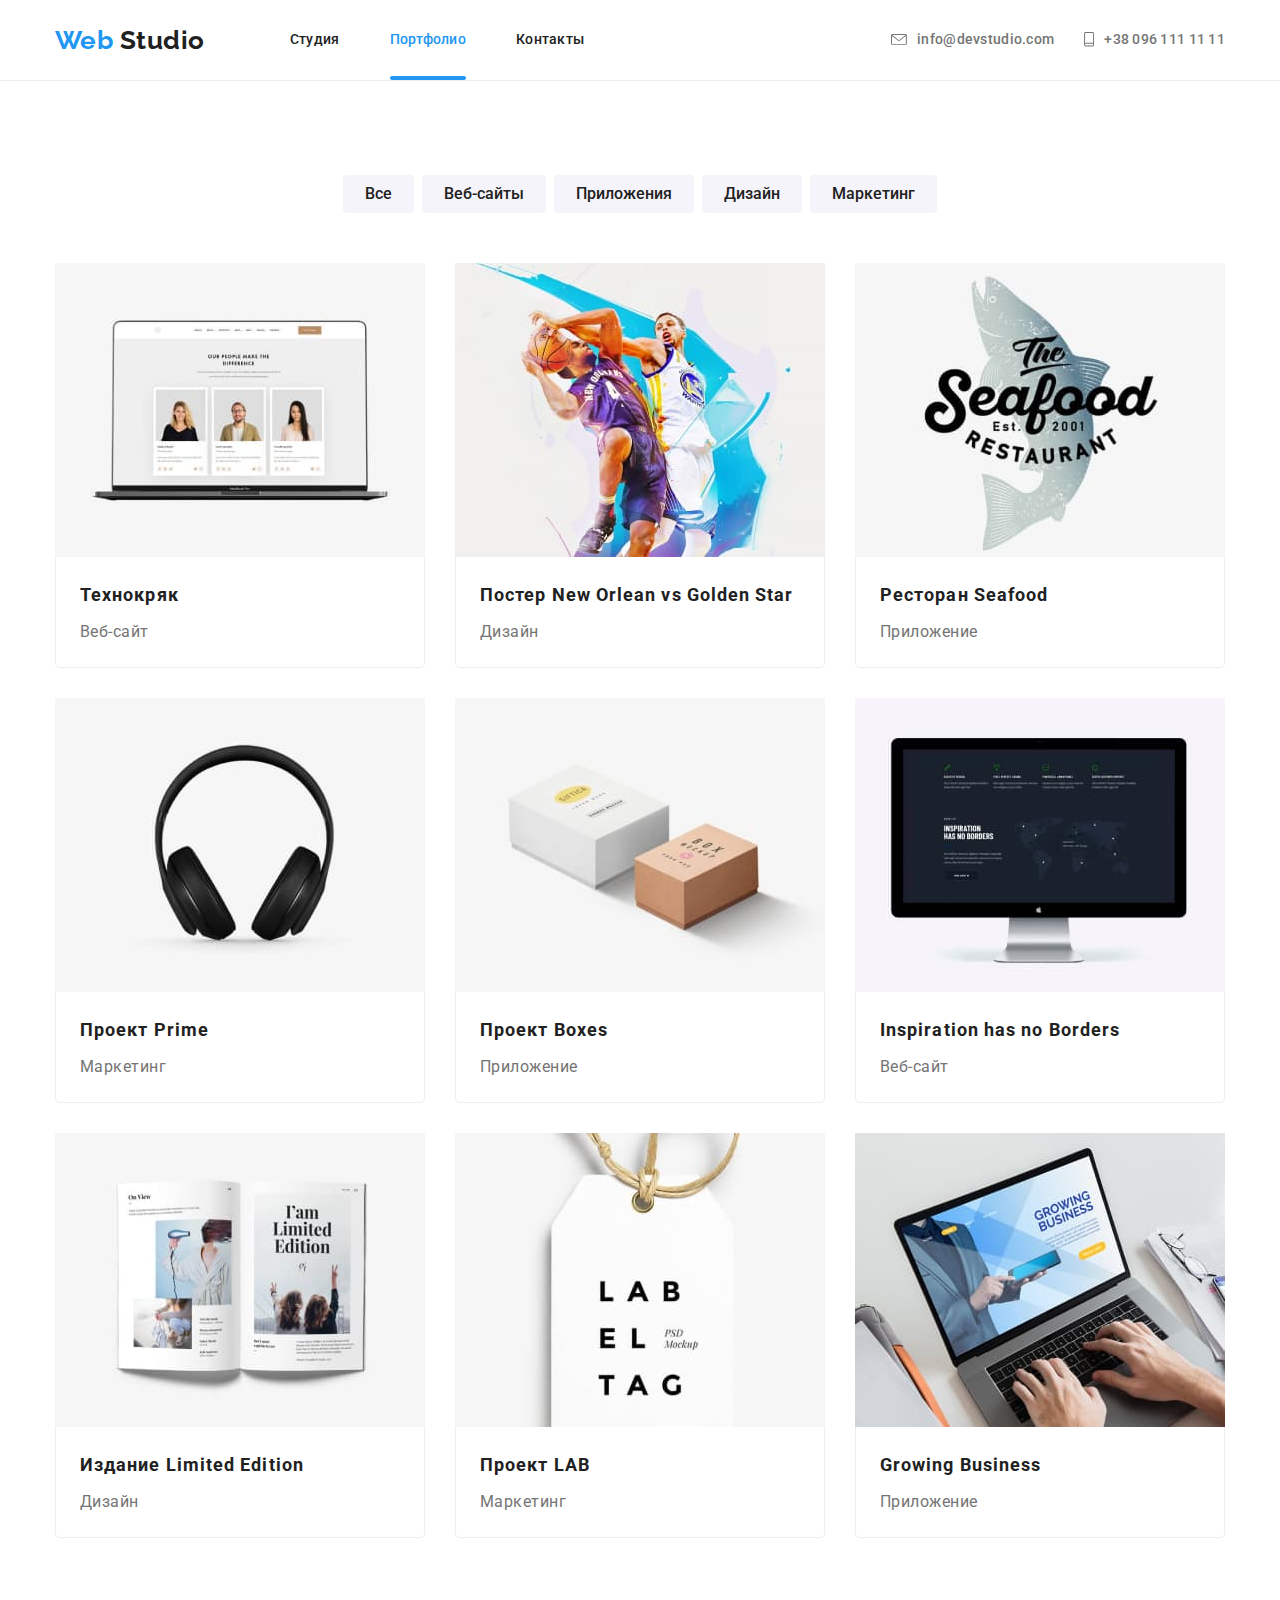
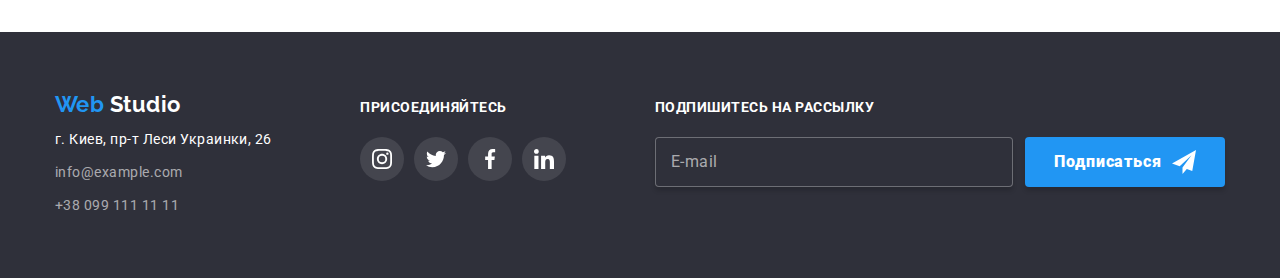
==== portfolio.html @ 070f3ac2 "Клонирование ДЗ 7" ====
<!DOCTYPE html>
<html lang="en">
  <head>
    <meta charset="UTF-8" />
    <meta name="viewport" content="width=device-width, initial-scale=1.0" />
    <title>Портфолио</title>
    <link
      rel="stylesheet"
      href="https://fonts.googleapis.com/css2?family=Raleway:wght@700&family=Roboto:wght@400;500;700;900&display=swap"
    />
    <link
      rel="stylesheet"
      href="https://cdnjs.cloudflare.com/ajax/libs/modern-normalize/0.6.0/modern-normalize.min.css"
    />
    <link rel="stylesheet" href="./css/main.min.css" />
  </head>
  <body>
    <!-- Шапка сайта -->
    <header class="header-border">
      <div class="container header-links">
        <nav class="header-links">
          <a href="./index.html" class="logo-primery"
            ><span class="logo-web">Web</span> Studio</a
          >
          <ul class="site-nav">
            <li>
              <a href="./index.html">Студия</a>
            </li>
            <li>
              <a href="./portfolio.html" class="current">Портфолио</a>
            </li>
            <li>
              <a href="">Контакты</a>
            </li>
          </ul>
        </nav>
        <address class="main-addr">
          <ul class="main-addr-list">
            <li>
              <a href="mailto:info@devstudio.com">
                <svg width="16px" height="11px">
                  <use href="./img/sprite-svg.svg#email"></use>
                </svg>
                info@devstudio.com</a
              >
            </li>
            <li>
              <a href="tel:+380961111111">
                <svg width="10px" height="15px">
                  <use href="./img/sprite-svg.svg#phone"></use>
                </svg>
                +38 096 111 11 11</a
              >
            </li>
          </ul>
        </address>
      </div>
    </header>

    <!-- Основная инфа -->
    <main>
      <section class="main-portofolio">
        <div class="container">
          <h1 class="visuallyhidden">Наши проекты</h1>
          <ul class="button-list">
            <li>
              <button type="button" class="portfolio-button">Все</button>
            </li>
            <li>
              <button type="button" class="portfolio-button">Веб-сайты</button>
            </li>
            <li>
              <button type="button" class="portfolio-button">Приложения</button>
            </li>
            <li>
              <button type="button" class="portfolio-button">Дизайн</button>
            </li>
            <li>
              <button type="button" class="portfolio-button">Маркетинг</button>
            </li>
          </ul>

          <ul class="projects-list">
            <li class="projects-list-item">
              <a href="">
                <div class="overlay">
                  <img
                    src="./img/portfolio-img1.jpg"
                    alt="Первое фото портфолио"
                    width="370"
                    height="294"
                  />
                  <p class="project-description">
                    Технокряк это современная площадка распространения
                    коронавируса. Компании используют эту платформу для
                    цифрового шпионажа и атак на защищённые сервера конкурентов.
                  </p>
                </div>
                <div class="projects-list-content">
                  <h3 class="project-title">Технокряк</h3>
                  <p class="project-type">Веб-сайт</p>
                </div></a
              >
            </li>

            <li class="projects-list-item">
              <a href="">
                <div class="overlay">
                  <img
                    src="./img/portfolio-img2.jpg"
                    alt="Второе фото портфолио"
                    width="370"
                    height="294"
                  />
                  <p class="project-description">
                    Технокряк это современная площадка распространения
                    коронавируса. Компании используют эту платформу для
                    цифрового шпионажа и атак на защищённые сервера конкурентов.
                  </p>
                </div>
                <div class="projects-list-content">
                  <h3 class="project-title">
                    Постер New Orlean vs Golden Star
                  </h3>
                  <p class="project-type">Дизайн</p>
                </div>
              </a>
            </li>

            <li class="projects-list-item">
              <a href="">
                <div class="overlay">
                  <img
                    src="./img/portfolio-img3.jpg"
                    alt="Третье фото портфолио"
                    width="370"
                    height="294"
                  />
                  <p class="project-description">
                    Технокряк это современная площадка распространения
                    коронавируса. Компании используют эту платформу для
                    цифрового шпионажа и атак на защищённые сервера конкурентов.
                  </p>
                </div>
                <div class="projects-list-content">
                  <h3 class="project-title">Ресторан Seafood</h3>
                  <p class="project-type">Приложение</p>
                </div>
              </a>
            </li>

            <li class="projects-list-item">
              <a href="">
                <div class="overlay">
                  <img
                    src="./img/portfolio-img4.jpg"
                    alt="Четвертое фото портфолио"
                    width="370"
                    height="294"
                  />
                  <p class="project-description">
                    Технокряк это современная площадка распространения
                    коронавируса. Компании используют эту платформу для
                    цифрового шпионажа и атак на защищённые сервера конкурентов.
                  </p>
                </div>
                <div class="projects-list-content">
                  <h3 class="project-title">Проект Prime</h3>
                  <p class="project-type">Маркетинг</p>
                </div>
              </a>
            </li>

            <li class="projects-list-item">
              <a href="">
                <div class="overlay">
                  <img
                    src="./img/portfolio-img5.jpg"
                    alt="Пятое фото портфолио"
                    width="370"
                    height="294"
                  />
                  <p class="project-description">
                    Технокряк это современная площадка распространения
                    коронавируса. Компании используют эту платформу для
                    цифрового шпионажа и атак на защищённые сервера конкурентов.
                  </p>
                </div>
                <div class="projects-list-content">
                  <h3 class="project-title">Проект Boxes</h3>
                  <p class="project-type">Приложение</p>
                </div>
              </a>
            </li>

            <li class="projects-list-item">
              <a href="">
                <div class="overlay">
                  <img
                    src="./img/portfolio-img6.jpg"
                    alt="Шестое фото портфолио"
                    width="370"
                    height="294"
                  />
                  <p class="project-description">
                    Технокряк это современная площадка распространения
                    коронавируса. Компании используют эту платформу для
                    цифрового шпионажа и атак на защищённые сервера конкурентов.
                  </p>
                </div>
                <div class="projects-list-content">
                  <h3 class="project-title">Inspiration has no Borders</h3>
                  <p class="project-type">Веб-сайт</p>
                </div>
              </a>
            </li>

            <li class="projects-list-item">
              <a href="">
                <div class="overlay">
                  <img
                    src="./img/portfolio-img7.jpg"
                    alt="Седьмое фото портфолио"
                    width="370"
                    height="294"
                  />
                  <p class="project-description">
                    Технокряк это современная площадка распространения
                    коронавируса. Компании используют эту платформу для
                    цифрового шпионажа и атак на защищённые сервера конкурентов.
                  </p>
                </div>
                <div class="projects-list-content">
                  <h3 class="project-title">Издание Limited Edition</h3>
                  <p class="project-type">Дизайн</p>
                </div>
              </a>
            </li>

            <li class="projects-list-item">
              <a href="">
                <div class="overlay">
                  <img
                    src="./img/portfolio-img8.jpg"
                    alt="Восьмое фото портфолио"
                    width="370"
                    height="294"
                  />
                  <p class="project-description">
                    Технокряк это современная площадка распространения
                    коронавируса. Компании используют эту платформу для
                    цифрового шпионажа и атак на защищённые сервера конкурентов.
                  </p>
                </div>
                <div class="projects-list-content">
                  <h3 class="project-title">Проект LAB</h3>
                  <p class="project-type">Маркетинг</p>
                </div>
              </a>
            </li>

            <li class="projects-list-item">
              <a href="">
                <div class="overlay">
                  <img
                    src="./img/portfolio-img9.jpg"
                    alt="Девятое фото портфолио"
                    width="370"
                    height="294"
                  />
                  <p class="project-description">
                    Технокряк это современная площадка распространения
                    коронавируса. Компании используют эту платформу для
                    цифрового шпионажа и атак на защищённые сервера конкурентов.
                  </p>
                </div>
                <div class="projects-list-content">
                  <h3 class="project-title">Growing Business</h3>
                  <p class="project-type">Приложение</p>
                </div>
              </a>
            </li>
          </ul>
        </div>
      </section>
    </main>

    <!-- Футер сайта -->
    <footer>
      <div class="container">
        <div class="footer-container">
          <div>
            <a href="./index.html" class="logo-secondary logo-margin"
              ><span class="logo-web">Web</span> Studio</a
            >
            <address class="footer-address">
              <a
                href="https://goo.gl/maps/tPkDzDL7LACH9RPQ9"
                target="_blank"
                class="addr-map"
                >г. Киев, пр-т Леси Украинки, 26</a
              >
              <a href="mailto:info@example.com" class="addr-email"
                >info@example.com</a
              >
              <a href="tel:+380991111111" class="addr-phone"
                >+38 099 111 11 11</a
              >
            </address>
          </div>
          <div>
            <h3 class="follow-title">присоединяйтесь</h3>
            <ul class="social-networks">
              <div class="social-networks-links">
                <li>
                  <a href="" aria-label="Ссылка на Instagram">
                    <svg width="20" height="20">
                      <use href="./img/sprite-svg.svg#instagram-logo"></use>
                    </svg>
                  </a>
                </li>
                <li>
                  <a href="" aria-label="Ссылка на Twitter">
                    <svg width="20" height="20">
                      <use href="./img/sprite-svg.svg#twitter-logo"></use>
                    </svg>
                  </a>
                </li>
                <li>
                  <a href="" aria-label="Ссылка на Facebook"
                    ><svg width="20" height="20">
                      <use href="./img/sprite-svg.svg#facebook-logo"></use>
                    </svg>
                  </a>
                </li>
                <li>
                  <a href="" aria-label="Ссылка на LinkedIn"
                    ><svg width="20" height="20">
                      <use href="./img/sprite-svg.svg#linkedin-logo"></use>
                    </svg>
                  </a>
                </li>
              </div>
            </ul>
          </div>
          <div>
            <h3 class="follow-title">Подпишитесь на рассылку</h3>
            <form class="follow-container">
              <input
                type="email"
                name="follow-email"
                id="follow-email"
                class="enter-e-mail"
                placeholder=" "
              />
              <label for="follow-email">E-mail</label>
              <button type="submit" class="follow-button">
                <span class="follow-button-text">Подписаться</span>
                <svg width="24" height="24">
                  <use href="./img/sprite-svg.svg#sending"></use>
                </svg>
              </button>
            </form>
          </div>
        </div>
      </div>
    </footer>
  </body>
</html>
---- css/main.min.css ----
.visuallyhidden{position:absolute;overflow:hidden;clip:rect(0 0 0 0);height:1px;width:1px;margin:-1px;padding:0;border:0}.site-nav,.main-addr-list,.form-field-checkbox p,.features-list,.features-paragraph,.our-work-list,.our-work-description p,.our-team-list,.social-networks,.clients-list,.projects-list,.project-type,.follow-button{margin:0px;padding:0px}body{background-color:#fff;color:#212121;font-family:Roboto,sans-serif;letter-spacing:0.03em}ul{list-style:none}a{display:block;text-decoration:none;color:#212121}img{display:block;max-width:100%;height:auto}h2{text-align:center;font-weight:700;font-size:36px;line-height:1.17}button{cursor:pointer}footer{padding:60px 0px 60px;background-color:#2f303a}.container{width:1200px;margin:0px auto;padding:0px 15px}.is-hidden{opacity:0;pointer-events:none}.current::after{content:'';display:block;margin-top:28px;height:4px;background-color:#2196f3;border-radius:2px}.footer-container{display:-webkit-box;display:-ms-flexbox;display:flex;-webkit-box-pack:justify;-ms-flex-pack:justify;justify-content:space-between;-webkit-box-align:baseline;-ms-flex-align:baseline;align-items:baseline}.header-border{border-bottom:1px solid #ececec}.header-links{display:-webkit-box;display:-ms-flexbox;display:flex;-webkit-box-align:center;-ms-flex-align:center;align-items:center}.logo-primery,.logo-secondary{font-family:Raleway,sans-serif;font-weight:700}.logo-primery{margin-right:85px;font-size:26px;line-height:1.19}.logo-secondary{font-size:22px;line-height:1.18;color:#fff}.logo-web{color:#2196f3}.logo-margin{display:inline-block;margin-bottom:10px}.site-nav{display:-webkit-box;display:-ms-flexbox;display:flex}.site-nav>li{padding:0px;font-weight:500;font-size:14px;line-height:1.14;letter-spacing:0.02em}.site-nav>li:not(:last-child){margin-right:50px}.site-nav a{-webkit-transition:color 250ms cubic-bezier(0.4, 0, 0.2, 1);transition:color 250ms cubic-bezier(0.4, 0, 0.2, 1)}.site-nav a:hover,.site-nav a:focus{color:#2196f3}.site-nav>li a{padding:32px 0px}.site-nav .current{padding-bottom:0px;color:#2196f3}.main-addr{margin-left:auto}.main-addr-list{display:-webkit-box;display:-ms-flexbox;display:flex}.main-addr-list li:not(:last-child){margin-right:30px}.main-addr a{display:-webkit-box;display:-ms-flexbox;display:flex;-webkit-box-align:center;-ms-flex-align:center;align-items:center;color:#757575;font-style:normal;font-weight:500;font-size:14px;line-height:1.14;letter-spacing:0.02em;-webkit-transition:color 250ms cubic-bezier(0.4, 0, 0.2, 1);transition:color 250ms cubic-bezier(0.4, 0, 0.2, 1)}.main-addr a:hover,.main-addr a:focus{color:#2196f3}.main-addr svg{margin-right:10px;fill:#757575;-webkit-transition:fill 250ms cubic-bezier(0.4, 0, 0.2, 1);transition:fill 250ms cubic-bezier(0.4, 0, 0.2, 1)}.main-addr a:hover>svg,.main-addr a:focus>svg{color:#2196f3;fill:#2196f3}.hero{max-width:1600px;height:600px;margin:0px auto;background-image:-webkit-gradient(linear, left top, left bottom, from(rgba(47,48,58,0.8)), to(rgba(47,48,58,0.8))),url(../img/hero.jpg);background-image:linear-gradient(rgba(47,48,58,0.8), rgba(47,48,58,0.8)),url(../img/hero.jpg);color:#fff}.hero-container{width:646px;margin:0px auto;padding:200px 0px;text-align:center}.hero-title{margin:0px 0px 30px;font-weight:900;font-size:44px;line-height:1.36;letter-spacing:0.06em;text-transform:uppercase}.hero-button{display:inline-block;min-width:200px;padding:10px 32px;border-style:none;background-color:#2196f3;border-radius:4px;color:#fff;font-weight:700;font-size:16px;line-height:1.87;letter-spacing:0.06em}.backdrop{position:fixed;top:0;left:0;z-index:999;width:100%;height:100%;background:rgba(0,0,0,0.2);-webkit-transition:opacity 250ms cubic-bezier(0.4, 0, 0.2, 1);transition:opacity 250ms cubic-bezier(0.4, 0, 0.2, 1)}.modal{position:absolute;top:50%;left:50%;-webkit-transform:translate(-50%, -50%) scale(1);transform:translate(-50%, -50%) scale(1);background:#fff;-webkit-box-shadow:0px 2px 1px rgba(0,0,0,0.2),0px 1px 1px rgba(0,0,0,0.14),0px 1px 3px rgba(0,0,0,0.12);box-shadow:0px 2px 1px rgba(0,0,0,0.2),0px 1px 1px rgba(0,0,0,0.14),0px 1px 3px rgba(0,0,0,0.12);border-radius:4px;font-size:14px;line-height:1.14;letter-spacing:0.01em;color:#757575;-webkit-transition:-webkit-transform 250ms cubic-bezier(0.4, 0, 0.2, 1);transition:-webkit-transform 250ms cubic-bezier(0.4, 0, 0.2, 1);transition:transform 250ms cubic-bezier(0.4, 0, 0.2, 1);transition:transform 250ms cubic-bezier(0.4, 0, 0.2, 1), -webkit-transform 250ms cubic-bezier(0.4, 0, 0.2, 1)}.backdrop.is-hidden .modal{-webkit-transform:translate(-50%, -50%) scale(2);transform:translate(-50%, -50%) scale(2)}.submit-button-container{display:-webkit-box;display:-ms-flexbox;display:flex;-webkit-box-pack:center;-ms-flex-pack:center;justify-content:center}.submit-button-container>button{width:200px;height:50px;padding:0px;background-color:#2196f3;border-style:none;-webkit-box-shadow:0px 4px 4px rgba(0,0,0,0.15);box-shadow:0px 4px 4px rgba(0,0,0,0.15);border-radius:4px;font-weight:700;font-size:16px;line-height:1.87;letter-spacing:0.06em;color:#fff;-webkit-transition:background-color 250ms cubic-bezier(0.4, 0, 0.2, 1);transition:background-color 250ms cubic-bezier(0.4, 0, 0.2, 1)}.submit-button-container>button:hover,.submit-button-container>button:focus{background-color:#188ce8}.close{position:absolute;top:8px;right:8px;display:-webkit-box;display:-ms-flexbox;display:flex;-webkit-box-pack:center;-ms-flex-pack:center;justify-content:center;-webkit-box-align:center;-ms-flex-align:center;align-items:center;width:30px;height:30px;background-color:#fff;border:1px solid rgba(0,0,0,0.1);border-radius:50%;cursor:pointer}.close svg{-webkit-transition:fill 250ms cubic-bezier(0.4, 0, 0.2, 1);transition:fill 250ms cubic-bezier(0.4, 0, 0.2, 1)}.close:hover svg,.close:focus svg{fill:#2196f3}.modal-section{padding:40px}.modal-title{margin:0px 0px 30px;font-weight:700;font-size:20px;line-height:23px;text-align:center;letter-spacing:0.03em;color:#212121}.form-field,.form-field-textarea{position:relative;margin-bottom:28px}.form-field input[type='text'],.form-field-textarea input[type='text'],.form-field input[type='tel'],.form-field-textarea input[type='tel'],.form-field input[type='email'],.form-field-textarea input[type='email'],.form-field textarea,.form-field-textarea textarea{width:100%;padding:12px 42px;border:1px solid rgba(33,33,33,0.2);border-radius:4px;outline:none;-webkit-transition:border-color 250ms cubic-bezier(0.4, 0, 0.2, 1);transition:border-color 250ms cubic-bezier(0.4, 0, 0.2, 1)}.form-field textarea,.form-field-textarea textarea{padding:12px 16px;resize:none}.form-field label[for='name'],.form-field-textarea label[for='name'],.form-field label[for='tel'],.form-field-textarea label[for='tel'],.form-field label[for='email'],.form-field-textarea label[for='email']{position:absolute;top:50%;left:42px;-webkit-transform:translateY(-50%);transform:translateY(-50%);-webkit-transition:color 250ms cubic-bezier(0.4, 0, 0.2, 1),font-size 250ms cubic-bezier(0.4, 0, 0.2, 1),line-height 250ms cubic-bezier(0.4, 0, 0.2, 1),-webkit-transform 250ms cubic-bezier(0.4, 0, 0.2, 1);transition:color 250ms cubic-bezier(0.4, 0, 0.2, 1),font-size 250ms cubic-bezier(0.4, 0, 0.2, 1),line-height 250ms cubic-bezier(0.4, 0, 0.2, 1),-webkit-transform 250ms cubic-bezier(0.4, 0, 0.2, 1);transition:transform 250ms cubic-bezier(0.4, 0, 0.2, 1),color 250ms cubic-bezier(0.4, 0, 0.2, 1),font-size 250ms cubic-bezier(0.4, 0, 0.2, 1),line-height 250ms cubic-bezier(0.4, 0, 0.2, 1);transition:transform 250ms cubic-bezier(0.4, 0, 0.2, 1),color 250ms cubic-bezier(0.4, 0, 0.2, 1),font-size 250ms cubic-bezier(0.4, 0, 0.2, 1),line-height 250ms cubic-bezier(0.4, 0, 0.2, 1),-webkit-transform 250ms cubic-bezier(0.4, 0, 0.2, 1);cursor:text}.form-field svg,.form-field-textarea svg{position:absolute;top:50%;left:16px;-webkit-transform:translateY(-50%);transform:translateY(-50%);fill:#212121;-webkit-transition:fill 250ms cubic-bezier(0.4, 0, 0.2, 1);transition:fill 250ms cubic-bezier(0.4, 0, 0.2, 1)}.form-field,.form-field-textarea{position:relative;margin-bottom:28px}.form-field input[type='text'],.form-field-textarea input[type='text'],.form-field input[type='tel'],.form-field-textarea input[type='tel'],.form-field input[type='email'],.form-field-textarea input[type='email'],.form-field textarea,.form-field-textarea textarea{width:100%;padding:12px 42px;border:1px solid rgba(33,33,33,0.2);border-radius:4px;outline:none;-webkit-transition:border-color 250ms cubic-bezier(0.4, 0, 0.2, 1);transition:border-color 250ms cubic-bezier(0.4, 0, 0.2, 1)}.form-field input[type='text']:focus,.form-field-textarea input[type='text']:focus,.form-field input[type='tel']:focus,.form-field-textarea input[type='tel']:focus,.form-field input[type='email']:focus,.form-field-textarea input[type='email']:focus,.form-field textarea:focus,.form-field-textarea textarea:focus{border-color:#2196f3}.form-field textarea,.form-field-textarea textarea{padding:12px 16px;resize:none}.form-field label[for='name'],.form-field-textarea label[for='name'],.form-field label[for='tel'],.form-field-textarea label[for='tel'],.form-field label[for='email'],.form-field-textarea label[for='email']{position:absolute;top:50%;left:42px;-webkit-transform:translateY(-50%);transform:translateY(-50%);-webkit-transition:color 250ms cubic-bezier(0.4, 0, 0.2, 1),font-size 250ms cubic-bezier(0.4, 0, 0.2, 1),line-height 250ms cubic-bezier(0.4, 0, 0.2, 1),-webkit-transform 250ms cubic-bezier(0.4, 0, 0.2, 1);transition:color 250ms cubic-bezier(0.4, 0, 0.2, 1),font-size 250ms cubic-bezier(0.4, 0, 0.2, 1),line-height 250ms cubic-bezier(0.4, 0, 0.2, 1),-webkit-transform 250ms cubic-bezier(0.4, 0, 0.2, 1);transition:transform 250ms cubic-bezier(0.4, 0, 0.2, 1),color 250ms cubic-bezier(0.4, 0, 0.2, 1),font-size 250ms cubic-bezier(0.4, 0, 0.2, 1),line-height 250ms cubic-bezier(0.4, 0, 0.2, 1);transition:transform 250ms cubic-bezier(0.4, 0, 0.2, 1),color 250ms cubic-bezier(0.4, 0, 0.2, 1),font-size 250ms cubic-bezier(0.4, 0, 0.2, 1),line-height 250ms cubic-bezier(0.4, 0, 0.2, 1),-webkit-transform 250ms cubic-bezier(0.4, 0, 0.2, 1);cursor:text}.form-field svg,.form-field-textarea svg{position:absolute;top:50%;left:16px;-webkit-transform:translateY(-50%);transform:translateY(-50%);fill:#212121;-webkit-transition:fill 250ms cubic-bezier(0.4, 0, 0.2, 1);transition:fill 250ms cubic-bezier(0.4, 0, 0.2, 1)}.form-field input:focus+label,.form-field-textarea input:focus+label,.form-field input:not(:placeholder-shown)+label,.form-field-textarea input:not(:placeholder-shown)+label{-webkit-transform:translate(-26px, -40px);transform:translate(-26px, -40px);font-size:12px;line-height:1.17;color:#2196f3;cursor:default}.form-field input:focus ~ svg,.form-field-textarea input:focus ~ svg,.form-field input:not(:placeholder-shown) ~ svg,.form-field-textarea input:not(:placeholder-shown) ~ svg{fill:#2196f3}.form-field-textarea{margin-bottom:20px}.form-field-textarea label{position:absolute;top:10px;left:16px;-webkit-transform:translateY(0px);transform:translateY(0px);-webkit-transition:-webkit-transform 250ms cubic-bezier(0.4, 0, 0.2, 1);transition:-webkit-transform 250ms cubic-bezier(0.4, 0, 0.2, 1);transition:transform 250ms cubic-bezier(0.4, 0, 0.2, 1);transition:transform 250ms cubic-bezier(0.4, 0, 0.2, 1), -webkit-transform 250ms cubic-bezier(0.4, 0, 0.2, 1);cursor:text}.form-field textarea:focus+label,.form-field-textarea textarea:focus+label,.form-field textarea:not(:placeholder-shown)+label,.form-field-textarea textarea:not(:placeholder-shown)+label{-webkit-transform:translateY(-30px);transform:translateY(-30px);font-size:12px;line-height:1.17;color:#2196f3;cursor:default}.form-field.form-field-checkbox label[for='policy'],.form-field-checkbox.form-field-textarea label[for='policy']{-webkit-transform:translate(0px, 0px);transform:translate(0px, 0px);display:-webkit-box;display:-ms-flexbox;display:flex;-webkit-box-align:center;-ms-flex-align:center;align-items:center;font-size:14px;line-height:1.71;letter-spacing:0.03em;color:#757575}.form-field-checkbox a{display:inline;text-decoration:underline;color:#2196f3}.form-field-checkbox span{width:15px;height:15px;margin-right:8px;border:2px solid black;border-radius:2px}.form-field-checkbox input:checked+label>span{background-color:#2196f3;background-image:url(../img/icon-check.svg);background-size:contain;background-origin:border-box;border-color:transparent}.features{padding:94px 0px;border-bottom:1px solid #ececec}.features-title-h3{margin:0px 0px 10px;font-weight:700;font-size:14px;line-height:1.14;text-transform:uppercase}.features-list{display:-webkit-box;display:-ms-flexbox;display:flex}.features-list li{width:calc((100%-30 * 3) / 4)}.features-list li:not(:last-child){margin-right:30px}.features-blok{display:-webkit-box;display:-ms-flexbox;display:flex;-webkit-box-pack:center;-ms-flex-pack:center;justify-content:center;-webkit-box-align:center;-ms-flex-align:center;align-items:center;height:120px;margin-bottom:30px;background:#f5f4fa;border-radius:4px}.features-paragraph{color:#757575;font-size:14px;line-height:1.71}.our-work{padding:94px 0px}.our-work-title{margin:0px 0px 50px}.our-work-list{display:-webkit-box;display:-ms-flexbox;display:flex}.our-work-list li{width:calc((100%-30 * 3) / 3)}.our-work-list li:not(:last-child){margin-right:30px}.our-work-link{position:relative;text-align:center}.our-work-description{position:absolute;bottom:0;display:-webkit-box;display:-ms-flexbox;display:flex;-webkit-box-pack:center;-ms-flex-pack:center;justify-content:center;-webkit-box-align:center;-ms-flex-align:center;align-items:center;width:370px;height:70px;background:rgba(47,48,58,0.8);color:#fff;font-weight:700;font-size:14px;text-transform:uppercase}.our-team{margin:0px;padding:94px 0px;background:#f5f4fa}.our-team .our-team-position{color:#757575;font-weight:400}.our-team p{font-weight:500;font-size:16px;line-height:1.19;text-align:center}.our-team-title{margin:0px 0px 50px;padding:0px}.our-team-list{display:-webkit-box;display:-ms-flexbox;display:flex}.our-team-list>li{width:calc((100%-30 * 3) / 4);padding-bottom:36px;background-color:#fff;-webkit-box-shadow:0px 2px 1px rgba(0,0,0,0.2),0px 1px 1px rgba(0,0,0,0.14),0px 1px 3px rgba(0,0,0,0.12);box-shadow:0px 2px 1px rgba(0,0,0,0.2),0px 1px 1px rgba(0,0,0,0.14),0px 1px 3px rgba(0,0,0,0.12);border-radius:4px;overflow:hidden}.our-team-list>li:not(:last-child){margin-right:30px}.our-team-foto{margin-bottom:30px}.our-team-name{margin:0px 0px 10px}.our-team-position{margin:0px 0px 16px}.social-networks svg{fill:#afb1b8;-webkit-transition:fill 250ms cubic-bezier(0.4, 0, 0.2, 1);transition:fill 250ms cubic-bezier(0.4, 0, 0.2, 1)}.social-networks a{-webkit-transition:background 250ms cubic-bezier(0.4, 0, 0.2, 1);transition:background 250ms cubic-bezier(0.4, 0, 0.2, 1)}.social-networks a:hover,.social-networks a:focus{background:#2196f3}.social-networks-container{display:-webkit-box;display:-ms-flexbox;display:flex;-webkit-box-pack:justify;-ms-flex-pack:justify;justify-content:space-between;margin:0px 44px}.social-networks-container a{display:-webkit-box;display:-ms-flexbox;display:flex;-webkit-box-pack:center;-ms-flex-pack:center;justify-content:center;-webkit-box-align:center;-ms-flex-align:center;align-items:center;width:44px;height:44px;background:#fff;border-radius:50%}.social-networks a:hover>svg,.social-networks a:focus>svg{fill:#fff}.clients{margin:0px;padding:94px 0px}.clients-title{margin:0px 0px 50px}.clients-list{display:-webkit-box;display:-ms-flexbox;display:flex}.clients-list li:not(:last-child){margin-right:30px}.clients-list a{display:-webkit-box;display:-ms-flexbox;display:flex;-webkit-box-pack:center;-ms-flex-pack:center;justify-content:center;-webkit-box-align:center;-ms-flex-align:center;align-items:center;width:170px;height:90px;border:1px solid #afb1b8;border-radius:4px;-webkit-transition:border 250ms cubic-bezier(0.4, 0, 0.2, 1);transition:border 250ms cubic-bezier(0.4, 0, 0.2, 1)}.clients-list a:hover,.clients-list a:focus{border:1px solid #2196f3}.clients-list svg{fill:#afb1b8;-webkit-transition:fill 250ms cubic-bezier(0.4, 0, 0.2, 1);transition:fill 250ms cubic-bezier(0.4, 0, 0.2, 1)}.clients-list a:hover>svg,.clients-list a:focus>svg{fill:#2196f3}.main-portofolio{padding:94px 0px}.projects-list{display:-webkit-box;display:-ms-flexbox;display:flex;-ms-flex-wrap:wrap;flex-wrap:wrap}.projects-list-item{display:-webkit-box;display:-ms-flexbox;display:flex;width:370px;-webkit-transition:all 250ms cubic-bezier(0.4, 0, 0.2, 1);transition:all 250ms cubic-bezier(0.4, 0, 0.2, 1)}.projects-list-item:hover,.projects-list-item:focus{-webkit-box-shadow:1px 4px 6px rgba(0,0,0,0.16),0px 4px 4px rgba(0,0,0,0.06),0px 1px 1px rgba(0,0,0,0.12);box-shadow:1px 4px 6px rgba(0,0,0,0.16),0px 4px 4px rgba(0,0,0,0.06),0px 1px 1px rgba(0,0,0,0.12);border-bottom-right-radius:5px;border-bottom-left-radius:5px}.projects-list-item:not(:nth-child(3n)){margin-right:30px}.projects-list-item:not(:nth-last-child(-n+3)){margin-bottom:30px}.projects-list-content{padding:20px 24px;border:1px solid #eeeeee;border-bottom-right-radius:5px;border-bottom-left-radius:5px;border-top:none}.project-title{margin:0px 0px 4px;font-weight:700;font-size:18px;line-height:2;letter-spacing:0.06em}.project-type{color:#757575;font-weight:400;font-size:16px;line-height:1.87}.overlay{position:relative;overflow:hidden}.project-description{position:absolute;display:-webkit-box;display:-ms-flexbox;display:flex;-webkit-box-pack:center;-ms-flex-pack:center;justify-content:center;-webkit-box-align:center;-ms-flex-align:center;align-items:center;width:370px;height:294px;margin:0px;padding:0px 24px;color:#fff;background:rgba(33,150,243,0.9);font-weight:400;font-size:18px;line-height:1.56;-webkit-transition:-webkit-transform 250ms cubic-bezier(0.4, 0, 0.2, 1);transition:-webkit-transform 250ms cubic-bezier(0.4, 0, 0.2, 1);transition:transform 250ms cubic-bezier(0.4, 0, 0.2, 1);transition:transform 250ms cubic-bezier(0.4, 0, 0.2, 1), -webkit-transform 250ms cubic-bezier(0.4, 0, 0.2, 1)}.projects-list-item:hover .project-description,.projects-list-item:focus .project-description{-webkit-transform:translateY(-100%);transform:translateY(-100%)}.button-list{display:-webkit-box;display:-ms-flexbox;display:flex;-webkit-box-pack:center;-ms-flex-pack:center;justify-content:center;margin:0px 0px 50px;padding:0px}.button-list li:not(:last-child){margin-right:8px}.portfolio-button{padding:6px 22px;color:#212121;font-weight:500;font-size:16px;line-height:1.63;border-radius:4px;border-width:0px;background-color:#f5f4fa;-webkit-transition:all 250ms cubic-bezier(0.4, 0, 0.2, 1);transition:all 250ms cubic-bezier(0.4, 0, 0.2, 1)}.portfolio-button:hover,.portfolio-button:focus{background-color:#2196f3;color:#fff}.follow-title{margin:0px 0px 21px;color:#fff;font-weight:700;font-size:14px;line-height:1.14;text-transform:uppercase}.follow-container{position:relative;display:-webkit-box;display:-ms-flexbox;display:flex;-webkit-box-align:center;-ms-flex-align:center;align-items:center}.follow-container label{position:absolute;left:16px;font-size:16px;line-height:1.25;letter-spacing:0.03em;color:rgba(255,255,255,0.6);cursor:text;-webkit-transition:color 250ms cubic-bezier(0.4, 0, 0.2, 1),-webkit-transform 250ms cubic-bezier(0.4, 0, 0.2, 1);transition:color 250ms cubic-bezier(0.4, 0, 0.2, 1),-webkit-transform 250ms cubic-bezier(0.4, 0, 0.2, 1);transition:transform 250ms cubic-bezier(0.4, 0, 0.2, 1),color 250ms cubic-bezier(0.4, 0, 0.2, 1);transition:transform 250ms cubic-bezier(0.4, 0, 0.2, 1),color 250ms cubic-bezier(0.4, 0, 0.2, 1),-webkit-transform 250ms cubic-bezier(0.4, 0, 0.2, 1)}.follow-container input{-webkit-transition:border-color 250ms cubic-bezier(0.4, 0, 0.2, 1);transition:border-color 250ms cubic-bezier(0.4, 0, 0.2, 1)}.follow-container input:focus{border-color:#2196f3;outline:none}.follow-container input:focus+label,.follow-container input:not(:placeholder-shown)+label{-webkit-transform:translateY(-35px);transform:translateY(-35px);color:#2196f3;cursor:default}.enter-e-mail{display:block;width:358px;height:50px;margin-right:12px;padding:15px 0px 15px 16px;background:#2f303a;border:1px solid rgba(255,255,255,0.3);-webkit-box-shadow:0px 4px 4px rgba(0,0,0,0.15);box-shadow:0px 4px 4px rgba(0,0,0,0.15);border-radius:4px;font-weight:400;font-size:16px;line-height:1.87;color:#fff}.follow-button{display:-webkit-box;display:-ms-flexbox;display:flex;-webkit-box-pack:center;-ms-flex-pack:center;justify-content:center;-webkit-box-align:center;-ms-flex-align:center;align-items:center;min-width:200px;height:50px;-webkit-box-shadow:0px 4px 4px rgba(0,0,0,0.15);box-shadow:0px 4px 4px rgba(0,0,0,0.15);border-radius:4px;border-width:0px;background-color:#2196f3;color:#fff;font-weight:900;font-size:16px;line-height:1.87;letter-spacing:0.06em}.follow-button-text{margin-right:10px}.social-networks-links{display:-webkit-box;display:-ms-flexbox;display:flex}.social-networks-links svg{fill:#fff}.social-networks-links a{display:-webkit-box;display:-ms-flexbox;display:flex;-webkit-box-pack:center;-ms-flex-pack:center;justify-content:center;-webkit-box-align:center;-ms-flex-align:center;align-items:center;width:44px;height:44px;background:rgba(255,255,255,0.1);border-radius:50%;-webkit-transition:background 250ms cubic-bezier(0.4, 0, 0.2, 1);transition:background 250ms cubic-bezier(0.4, 0, 0.2, 1)}.social-networks-links li:not(:last-child){margin-right:10px}.footer-address>a{font-style:normal;font-size:14px;line-height:1.71;color:rgba(255,255,255,0.6)}.footer-address>a:not(:last-child){margin-bottom:9px}.footer-address>.addr-map{color:#fff}
/*# sourceMappingURL=main.min.css.map */
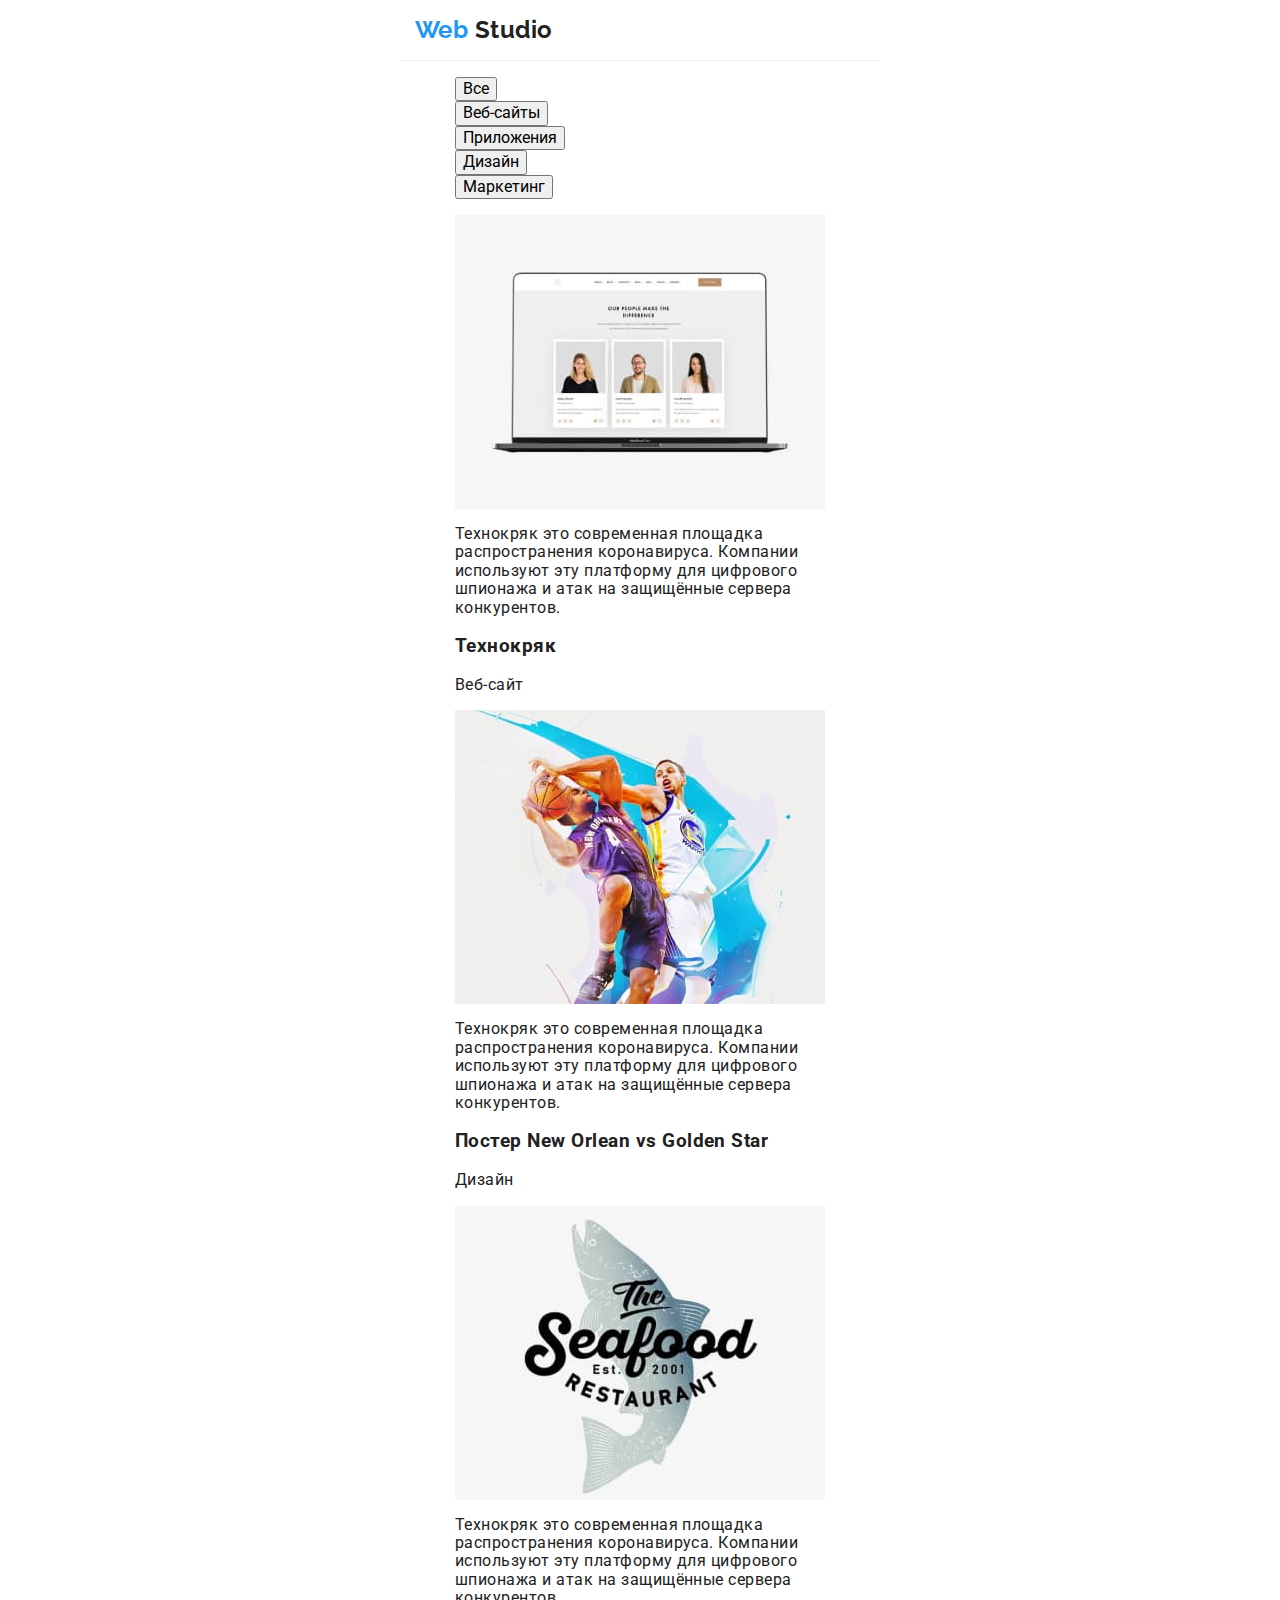
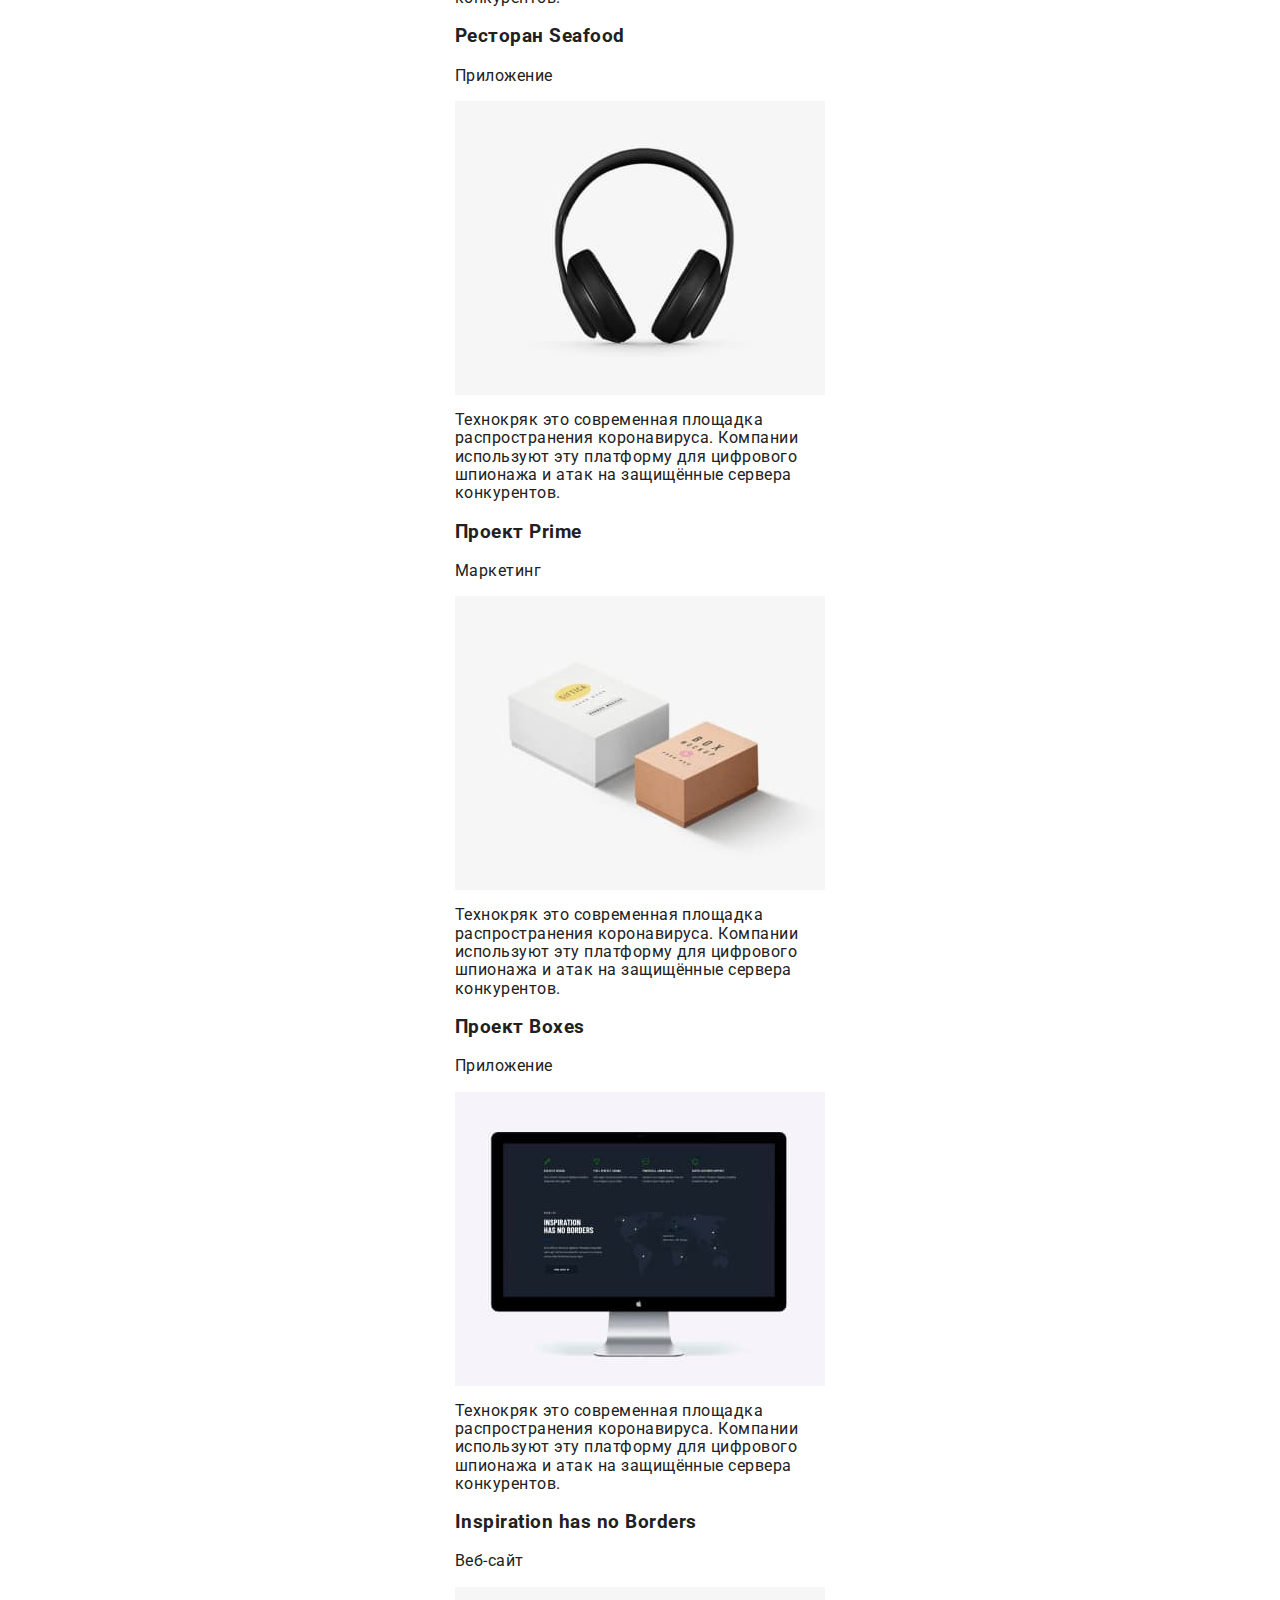
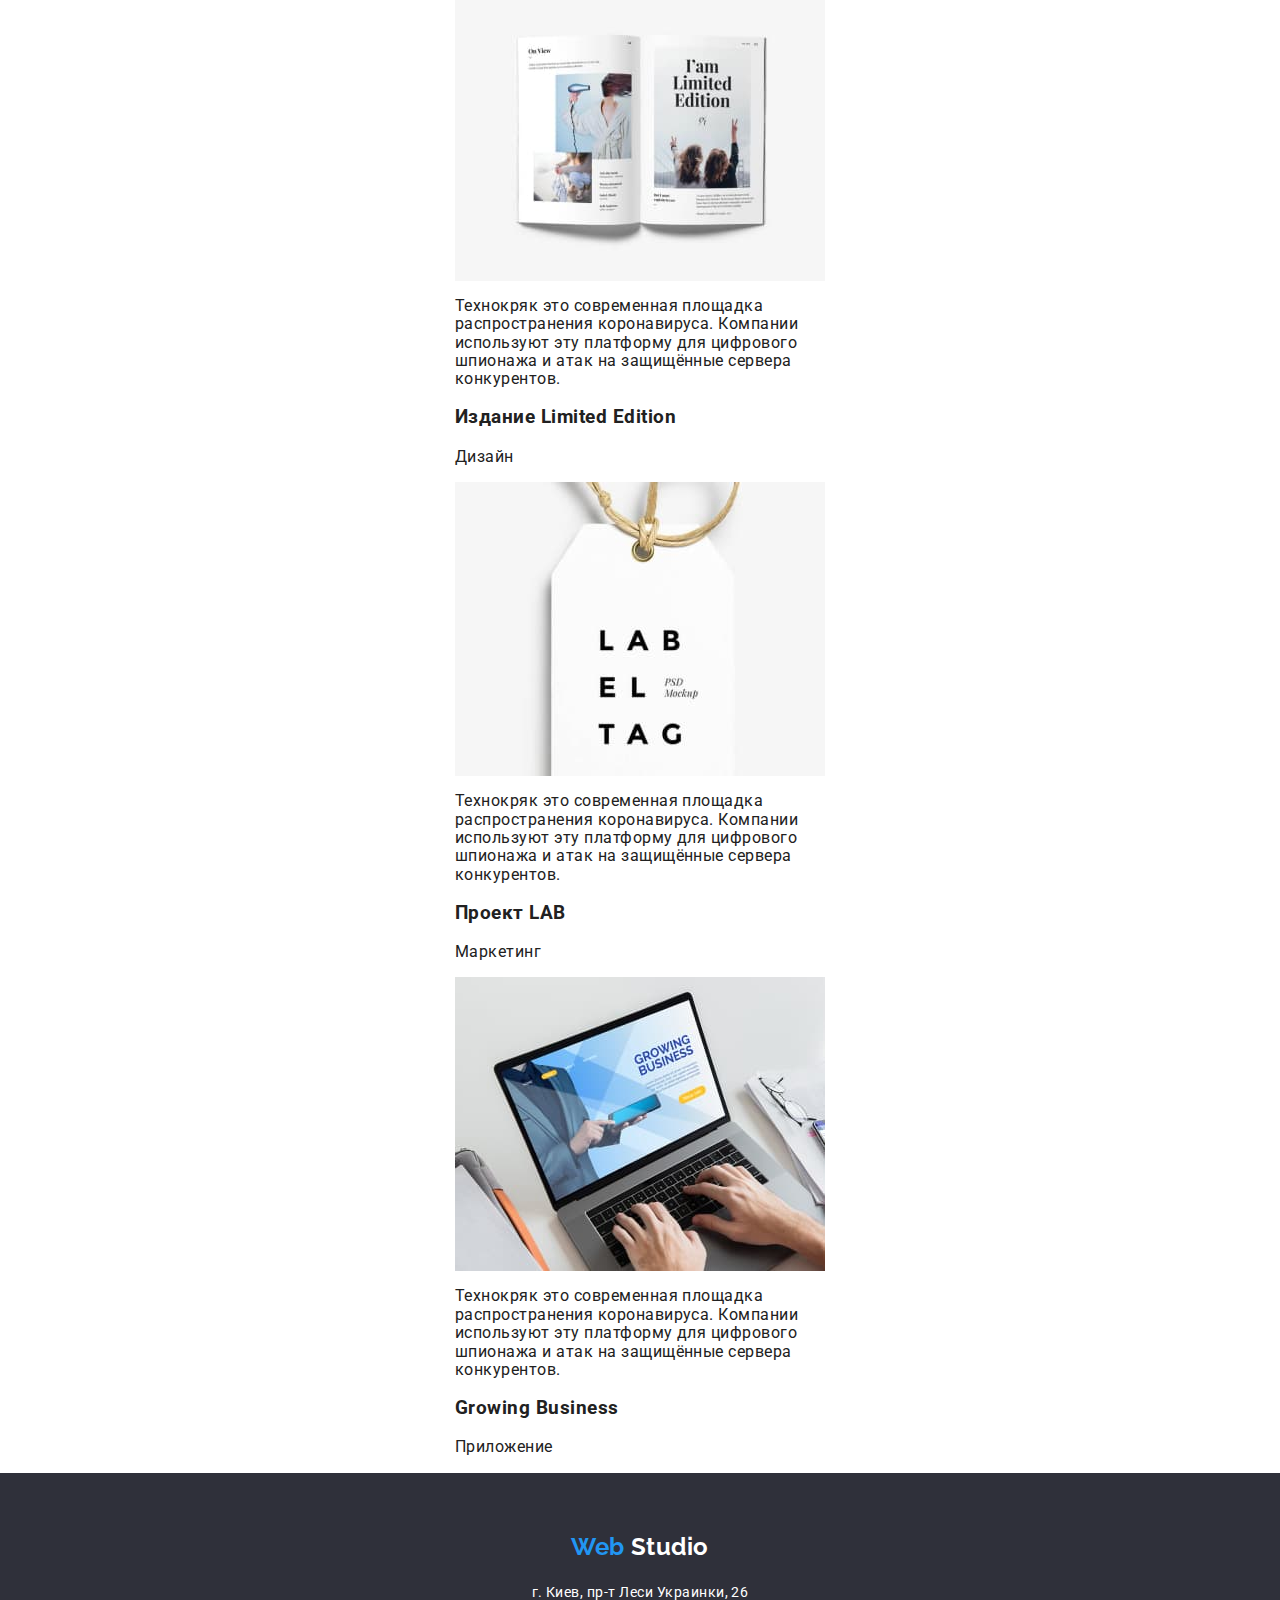
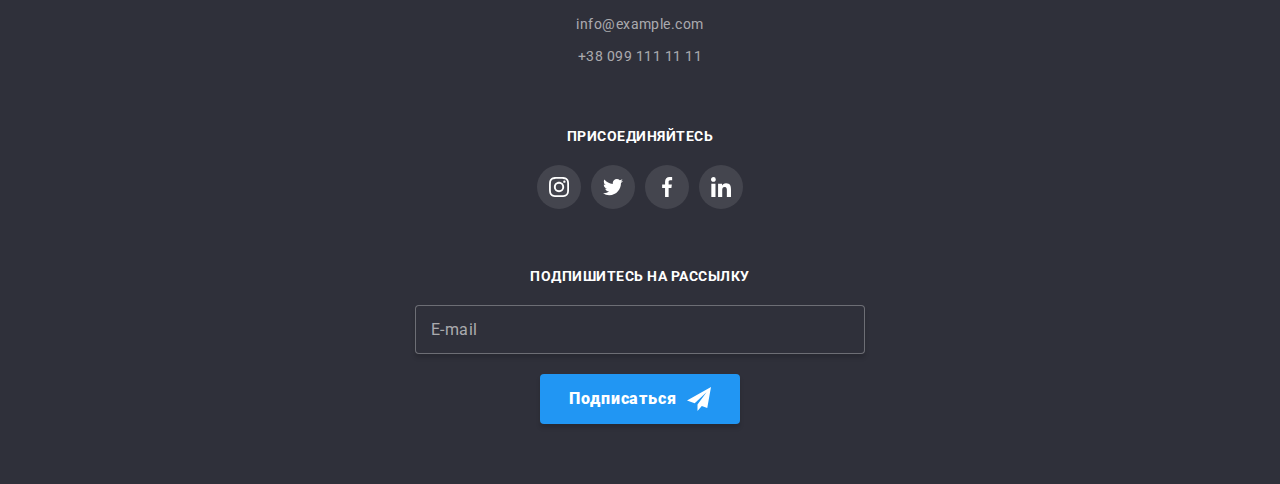
==== commit 4090e215: "Верстка под моб устройства" ====
--- a/portfolio.html
+++ b/portfolio.html
@@ -16,44 +16,44 @@
   </head>
   <body>
     <!-- Шапка сайта -->
-    <header class="header-border">
+    <header>
       <div class="container header-links">
-        <nav class="header-links">
-          <a href="./index.html" class="logo-primery"
-            ><span class="logo-web">Web</span> Studio</a
-          >
+        <a href="./index.html" class="logo-primery"
+          ><span class="logo-web">Web</span> Studio</a
+        >
+        <nav class="header-links visuallyhidden">
           <ul class="site-nav">
             <li>
-              <a href="./index.html">Студия</a>
-            </li>
-            <li>
-              <a href="./portfolio.html" class="current">Портфолио</a>
+              <a href="./index.html" class="current">Студия</a>
+            </li>
+            <li>
+              <a href="./portfolio.html">Портфолио</a>
             </li>
             <li>
               <a href="">Контакты</a>
             </li>
           </ul>
+          <address class="main-addr">
+            <ul class="main-addr-list">
+              <li>
+                <a href="mailto:info@devstudio.com">
+                  <svg width="16px" height="11px">
+                    <use href="./img/sprite-svg.svg#email"></use>
+                  </svg>
+                  info@devstudio.com</a
+                >
+              </li>
+              <li>
+                <a href="tel:+380961111111">
+                  <svg width="10px" height="15px">
+                    <use href="./img/sprite-svg.svg#phone"></use>
+                  </svg>
+                  +38 096 111 11 11</a
+                >
+              </li>
+            </ul>
+          </address>
         </nav>
-        <address class="main-addr">
-          <ul class="main-addr-list">
-            <li>
-              <a href="mailto:info@devstudio.com">
-                <svg width="16px" height="11px">
-                  <use href="./img/sprite-svg.svg#email"></use>
-                </svg>
-                info@devstudio.com</a
-              >
-            </li>
-            <li>
-              <a href="tel:+380961111111">
-                <svg width="10px" height="15px">
-                  <use href="./img/sprite-svg.svg#phone"></use>
-                </svg>
-                +38 096 111 11 11</a
-              >
-            </li>
-          </ul>
-        </address>
       </div>
     </header>
 
--- a/css/main.min.css
+++ b/css/main.min.css
@@ -1,2 +1,2 @@
-.visuallyhidden{position:absolute;overflow:hidden;clip:rect(0 0 0 0);height:1px;width:1px;margin:-1px;padding:0;border:0}.site-nav,.main-addr-list,.form-field-checkbox p,.features-list,.features-paragraph,.our-work-list,.our-work-description p,.our-team-list,.social-networks,.clients-list,.projects-list,.project-type,.follow-button{margin:0px;padding:0px}body{background-color:#fff;color:#212121;font-family:Roboto,sans-serif;letter-spacing:0.03em}ul{list-style:none}a{display:block;text-decoration:none;color:#212121}img{display:block;max-width:100%;height:auto}h2{text-align:center;font-weight:700;font-size:36px;line-height:1.17}button{cursor:pointer}footer{padding:60px 0px 60px;background-color:#2f303a}.container{width:1200px;margin:0px auto;padding:0px 15px}.is-hidden{opacity:0;pointer-events:none}.current::after{content:'';display:block;margin-top:28px;height:4px;background-color:#2196f3;border-radius:2px}.footer-container{display:-webkit-box;display:-ms-flexbox;display:flex;-webkit-box-pack:justify;-ms-flex-pack:justify;justify-content:space-between;-webkit-box-align:baseline;-ms-flex-align:baseline;align-items:baseline}.header-border{border-bottom:1px solid #ececec}.header-links{display:-webkit-box;display:-ms-flexbox;display:flex;-webkit-box-align:center;-ms-flex-align:center;align-items:center}.logo-primery,.logo-secondary{font-family:Raleway,sans-serif;font-weight:700}.logo-primery{margin-right:85px;font-size:26px;line-height:1.19}.logo-secondary{font-size:22px;line-height:1.18;color:#fff}.logo-web{color:#2196f3}.logo-margin{display:inline-block;margin-bottom:10px}.site-nav{display:-webkit-box;display:-ms-flexbox;display:flex}.site-nav>li{padding:0px;font-weight:500;font-size:14px;line-height:1.14;letter-spacing:0.02em}.site-nav>li:not(:last-child){margin-right:50px}.site-nav a{-webkit-transition:color 250ms cubic-bezier(0.4, 0, 0.2, 1);transition:color 250ms cubic-bezier(0.4, 0, 0.2, 1)}.site-nav a:hover,.site-nav a:focus{color:#2196f3}.site-nav>li a{padding:32px 0px}.site-nav .current{padding-bottom:0px;color:#2196f3}.main-addr{margin-left:auto}.main-addr-list{display:-webkit-box;display:-ms-flexbox;display:flex}.main-addr-list li:not(:last-child){margin-right:30px}.main-addr a{display:-webkit-box;display:-ms-flexbox;display:flex;-webkit-box-align:center;-ms-flex-align:center;align-items:center;color:#757575;font-style:normal;font-weight:500;font-size:14px;line-height:1.14;letter-spacing:0.02em;-webkit-transition:color 250ms cubic-bezier(0.4, 0, 0.2, 1);transition:color 250ms cubic-bezier(0.4, 0, 0.2, 1)}.main-addr a:hover,.main-addr a:focus{color:#2196f3}.main-addr svg{margin-right:10px;fill:#757575;-webkit-transition:fill 250ms cubic-bezier(0.4, 0, 0.2, 1);transition:fill 250ms cubic-bezier(0.4, 0, 0.2, 1)}.main-addr a:hover>svg,.main-addr a:focus>svg{color:#2196f3;fill:#2196f3}.hero{max-width:1600px;height:600px;margin:0px auto;background-image:-webkit-gradient(linear, left top, left bottom, from(rgba(47,48,58,0.8)), to(rgba(47,48,58,0.8))),url(../img/hero.jpg);background-image:linear-gradient(rgba(47,48,58,0.8), rgba(47,48,58,0.8)),url(../img/hero.jpg);color:#fff}.hero-container{width:646px;margin:0px auto;padding:200px 0px;text-align:center}.hero-title{margin:0px 0px 30px;font-weight:900;font-size:44px;line-height:1.36;letter-spacing:0.06em;text-transform:uppercase}.hero-button{display:inline-block;min-width:200px;padding:10px 32px;border-style:none;background-color:#2196f3;border-radius:4px;color:#fff;font-weight:700;font-size:16px;line-height:1.87;letter-spacing:0.06em}.backdrop{position:fixed;top:0;left:0;z-index:999;width:100%;height:100%;background:rgba(0,0,0,0.2);-webkit-transition:opacity 250ms cubic-bezier(0.4, 0, 0.2, 1);transition:opacity 250ms cubic-bezier(0.4, 0, 0.2, 1)}.modal{position:absolute;top:50%;left:50%;-webkit-transform:translate(-50%, -50%) scale(1);transform:translate(-50%, -50%) scale(1);background:#fff;-webkit-box-shadow:0px 2px 1px rgba(0,0,0,0.2),0px 1px 1px rgba(0,0,0,0.14),0px 1px 3px rgba(0,0,0,0.12);box-shadow:0px 2px 1px rgba(0,0,0,0.2),0px 1px 1px rgba(0,0,0,0.14),0px 1px 3px rgba(0,0,0,0.12);border-radius:4px;font-size:14px;line-height:1.14;letter-spacing:0.01em;color:#757575;-webkit-transition:-webkit-transform 250ms cubic-bezier(0.4, 0, 0.2, 1);transition:-webkit-transform 250ms cubic-bezier(0.4, 0, 0.2, 1);transition:transform 250ms cubic-bezier(0.4, 0, 0.2, 1);transition:transform 250ms cubic-bezier(0.4, 0, 0.2, 1), -webkit-transform 250ms cubic-bezier(0.4, 0, 0.2, 1)}.backdrop.is-hidden .modal{-webkit-transform:translate(-50%, -50%) scale(2);transform:translate(-50%, -50%) scale(2)}.submit-button-container{display:-webkit-box;display:-ms-flexbox;display:flex;-webkit-box-pack:center;-ms-flex-pack:center;justify-content:center}.submit-button-container>button{width:200px;height:50px;padding:0px;background-color:#2196f3;border-style:none;-webkit-box-shadow:0px 4px 4px rgba(0,0,0,0.15);box-shadow:0px 4px 4px rgba(0,0,0,0.15);border-radius:4px;font-weight:700;font-size:16px;line-height:1.87;letter-spacing:0.06em;color:#fff;-webkit-transition:background-color 250ms cubic-bezier(0.4, 0, 0.2, 1);transition:background-color 250ms cubic-bezier(0.4, 0, 0.2, 1)}.submit-button-container>button:hover,.submit-button-container>button:focus{background-color:#188ce8}.close{position:absolute;top:8px;right:8px;display:-webkit-box;display:-ms-flexbox;display:flex;-webkit-box-pack:center;-ms-flex-pack:center;justify-content:center;-webkit-box-align:center;-ms-flex-align:center;align-items:center;width:30px;height:30px;background-color:#fff;border:1px solid rgba(0,0,0,0.1);border-radius:50%;cursor:pointer}.close svg{-webkit-transition:fill 250ms cubic-bezier(0.4, 0, 0.2, 1);transition:fill 250ms cubic-bezier(0.4, 0, 0.2, 1)}.close:hover svg,.close:focus svg{fill:#2196f3}.modal-section{padding:40px}.modal-title{margin:0px 0px 30px;font-weight:700;font-size:20px;line-height:23px;text-align:center;letter-spacing:0.03em;color:#212121}.form-field,.form-field-textarea{position:relative;margin-bottom:28px}.form-field input[type='text'],.form-field-textarea input[type='text'],.form-field input[type='tel'],.form-field-textarea input[type='tel'],.form-field input[type='email'],.form-field-textarea input[type='email'],.form-field textarea,.form-field-textarea textarea{width:100%;padding:12px 42px;border:1px solid rgba(33,33,33,0.2);border-radius:4px;outline:none;-webkit-transition:border-color 250ms cubic-bezier(0.4, 0, 0.2, 1);transition:border-color 250ms cubic-bezier(0.4, 0, 0.2, 1)}.form-field textarea,.form-field-textarea textarea{padding:12px 16px;resize:none}.form-field label[for='name'],.form-field-textarea label[for='name'],.form-field label[for='tel'],.form-field-textarea label[for='tel'],.form-field label[for='email'],.form-field-textarea label[for='email']{position:absolute;top:50%;left:42px;-webkit-transform:translateY(-50%);transform:translateY(-50%);-webkit-transition:color 250ms cubic-bezier(0.4, 0, 0.2, 1),font-size 250ms cubic-bezier(0.4, 0, 0.2, 1),line-height 250ms cubic-bezier(0.4, 0, 0.2, 1),-webkit-transform 250ms cubic-bezier(0.4, 0, 0.2, 1);transition:color 250ms cubic-bezier(0.4, 0, 0.2, 1),font-size 250ms cubic-bezier(0.4, 0, 0.2, 1),line-height 250ms cubic-bezier(0.4, 0, 0.2, 1),-webkit-transform 250ms cubic-bezier(0.4, 0, 0.2, 1);transition:transform 250ms cubic-bezier(0.4, 0, 0.2, 1),color 250ms cubic-bezier(0.4, 0, 0.2, 1),font-size 250ms cubic-bezier(0.4, 0, 0.2, 1),line-height 250ms cubic-bezier(0.4, 0, 0.2, 1);transition:transform 250ms cubic-bezier(0.4, 0, 0.2, 1),color 250ms cubic-bezier(0.4, 0, 0.2, 1),font-size 250ms cubic-bezier(0.4, 0, 0.2, 1),line-height 250ms cubic-bezier(0.4, 0, 0.2, 1),-webkit-transform 250ms cubic-bezier(0.4, 0, 0.2, 1);cursor:text}.form-field svg,.form-field-textarea svg{position:absolute;top:50%;left:16px;-webkit-transform:translateY(-50%);transform:translateY(-50%);fill:#212121;-webkit-transition:fill 250ms cubic-bezier(0.4, 0, 0.2, 1);transition:fill 250ms cubic-bezier(0.4, 0, 0.2, 1)}.form-field,.form-field-textarea{position:relative;margin-bottom:28px}.form-field input[type='text'],.form-field-textarea input[type='text'],.form-field input[type='tel'],.form-field-textarea input[type='tel'],.form-field input[type='email'],.form-field-textarea input[type='email'],.form-field textarea,.form-field-textarea textarea{width:100%;padding:12px 42px;border:1px solid rgba(33,33,33,0.2);border-radius:4px;outline:none;-webkit-transition:border-color 250ms cubic-bezier(0.4, 0, 0.2, 1);transition:border-color 250ms cubic-bezier(0.4, 0, 0.2, 1)}.form-field input[type='text']:focus,.form-field-textarea input[type='text']:focus,.form-field input[type='tel']:focus,.form-field-textarea input[type='tel']:focus,.form-field input[type='email']:focus,.form-field-textarea input[type='email']:focus,.form-field textarea:focus,.form-field-textarea textarea:focus{border-color:#2196f3}.form-field textarea,.form-field-textarea textarea{padding:12px 16px;resize:none}.form-field label[for='name'],.form-field-textarea label[for='name'],.form-field label[for='tel'],.form-field-textarea label[for='tel'],.form-field label[for='email'],.form-field-textarea label[for='email']{position:absolute;top:50%;left:42px;-webkit-transform:translateY(-50%);transform:translateY(-50%);-webkit-transition:color 250ms cubic-bezier(0.4, 0, 0.2, 1),font-size 250ms cubic-bezier(0.4, 0, 0.2, 1),line-height 250ms cubic-bezier(0.4, 0, 0.2, 1),-webkit-transform 250ms cubic-bezier(0.4, 0, 0.2, 1);transition:color 250ms cubic-bezier(0.4, 0, 0.2, 1),font-size 250ms cubic-bezier(0.4, 0, 0.2, 1),line-height 250ms cubic-bezier(0.4, 0, 0.2, 1),-webkit-transform 250ms cubic-bezier(0.4, 0, 0.2, 1);transition:transform 250ms cubic-bezier(0.4, 0, 0.2, 1),color 250ms cubic-bezier(0.4, 0, 0.2, 1),font-size 250ms cubic-bezier(0.4, 0, 0.2, 1),line-height 250ms cubic-bezier(0.4, 0, 0.2, 1);transition:transform 250ms cubic-bezier(0.4, 0, 0.2, 1),color 250ms cubic-bezier(0.4, 0, 0.2, 1),font-size 250ms cubic-bezier(0.4, 0, 0.2, 1),line-height 250ms cubic-bezier(0.4, 0, 0.2, 1),-webkit-transform 250ms cubic-bezier(0.4, 0, 0.2, 1);cursor:text}.form-field svg,.form-field-textarea svg{position:absolute;top:50%;left:16px;-webkit-transform:translateY(-50%);transform:translateY(-50%);fill:#212121;-webkit-transition:fill 250ms cubic-bezier(0.4, 0, 0.2, 1);transition:fill 250ms cubic-bezier(0.4, 0, 0.2, 1)}.form-field input:focus+label,.form-field-textarea input:focus+label,.form-field input:not(:placeholder-shown)+label,.form-field-textarea input:not(:placeholder-shown)+label{-webkit-transform:translate(-26px, -40px);transform:translate(-26px, -40px);font-size:12px;line-height:1.17;color:#2196f3;cursor:default}.form-field input:focus ~ svg,.form-field-textarea input:focus ~ svg,.form-field input:not(:placeholder-shown) ~ svg,.form-field-textarea input:not(:placeholder-shown) ~ svg{fill:#2196f3}.form-field-textarea{margin-bottom:20px}.form-field-textarea label{position:absolute;top:10px;left:16px;-webkit-transform:translateY(0px);transform:translateY(0px);-webkit-transition:-webkit-transform 250ms cubic-bezier(0.4, 0, 0.2, 1);transition:-webkit-transform 250ms cubic-bezier(0.4, 0, 0.2, 1);transition:transform 250ms cubic-bezier(0.4, 0, 0.2, 1);transition:transform 250ms cubic-bezier(0.4, 0, 0.2, 1), -webkit-transform 250ms cubic-bezier(0.4, 0, 0.2, 1);cursor:text}.form-field textarea:focus+label,.form-field-textarea textarea:focus+label,.form-field textarea:not(:placeholder-shown)+label,.form-field-textarea textarea:not(:placeholder-shown)+label{-webkit-transform:translateY(-30px);transform:translateY(-30px);font-size:12px;line-height:1.17;color:#2196f3;cursor:default}.form-field.form-field-checkbox label[for='policy'],.form-field-checkbox.form-field-textarea label[for='policy']{-webkit-transform:translate(0px, 0px);transform:translate(0px, 0px);display:-webkit-box;display:-ms-flexbox;display:flex;-webkit-box-align:center;-ms-flex-align:center;align-items:center;font-size:14px;line-height:1.71;letter-spacing:0.03em;color:#757575}.form-field-checkbox a{display:inline;text-decoration:underline;color:#2196f3}.form-field-checkbox span{width:15px;height:15px;margin-right:8px;border:2px solid black;border-radius:2px}.form-field-checkbox input:checked+label>span{background-color:#2196f3;background-image:url(../img/icon-check.svg);background-size:contain;background-origin:border-box;border-color:transparent}.features{padding:94px 0px;border-bottom:1px solid #ececec}.features-title-h3{margin:0px 0px 10px;font-weight:700;font-size:14px;line-height:1.14;text-transform:uppercase}.features-list{display:-webkit-box;display:-ms-flexbox;display:flex}.features-list li{width:calc((100%-30 * 3) / 4)}.features-list li:not(:last-child){margin-right:30px}.features-blok{display:-webkit-box;display:-ms-flexbox;display:flex;-webkit-box-pack:center;-ms-flex-pack:center;justify-content:center;-webkit-box-align:center;-ms-flex-align:center;align-items:center;height:120px;margin-bottom:30px;background:#f5f4fa;border-radius:4px}.features-paragraph{color:#757575;font-size:14px;line-height:1.71}.our-work{padding:94px 0px}.our-work-title{margin:0px 0px 50px}.our-work-list{display:-webkit-box;display:-ms-flexbox;display:flex}.our-work-list li{width:calc((100%-30 * 3) / 3)}.our-work-list li:not(:last-child){margin-right:30px}.our-work-link{position:relative;text-align:center}.our-work-description{position:absolute;bottom:0;display:-webkit-box;display:-ms-flexbox;display:flex;-webkit-box-pack:center;-ms-flex-pack:center;justify-content:center;-webkit-box-align:center;-ms-flex-align:center;align-items:center;width:370px;height:70px;background:rgba(47,48,58,0.8);color:#fff;font-weight:700;font-size:14px;text-transform:uppercase}.our-team{margin:0px;padding:94px 0px;background:#f5f4fa}.our-team .our-team-position{color:#757575;font-weight:400}.our-team p{font-weight:500;font-size:16px;line-height:1.19;text-align:center}.our-team-title{margin:0px 0px 50px;padding:0px}.our-team-list{display:-webkit-box;display:-ms-flexbox;display:flex}.our-team-list>li{width:calc((100%-30 * 3) / 4);padding-bottom:36px;background-color:#fff;-webkit-box-shadow:0px 2px 1px rgba(0,0,0,0.2),0px 1px 1px rgba(0,0,0,0.14),0px 1px 3px rgba(0,0,0,0.12);box-shadow:0px 2px 1px rgba(0,0,0,0.2),0px 1px 1px rgba(0,0,0,0.14),0px 1px 3px rgba(0,0,0,0.12);border-radius:4px;overflow:hidden}.our-team-list>li:not(:last-child){margin-right:30px}.our-team-foto{margin-bottom:30px}.our-team-name{margin:0px 0px 10px}.our-team-position{margin:0px 0px 16px}.social-networks svg{fill:#afb1b8;-webkit-transition:fill 250ms cubic-bezier(0.4, 0, 0.2, 1);transition:fill 250ms cubic-bezier(0.4, 0, 0.2, 1)}.social-networks a{-webkit-transition:background 250ms cubic-bezier(0.4, 0, 0.2, 1);transition:background 250ms cubic-bezier(0.4, 0, 0.2, 1)}.social-networks a:hover,.social-networks a:focus{background:#2196f3}.social-networks-container{display:-webkit-box;display:-ms-flexbox;display:flex;-webkit-box-pack:justify;-ms-flex-pack:justify;justify-content:space-between;margin:0px 44px}.social-networks-container a{display:-webkit-box;display:-ms-flexbox;display:flex;-webkit-box-pack:center;-ms-flex-pack:center;justify-content:center;-webkit-box-align:center;-ms-flex-align:center;align-items:center;width:44px;height:44px;background:#fff;border-radius:50%}.social-networks a:hover>svg,.social-networks a:focus>svg{fill:#fff}.clients{margin:0px;padding:94px 0px}.clients-title{margin:0px 0px 50px}.clients-list{display:-webkit-box;display:-ms-flexbox;display:flex}.clients-list li:not(:last-child){margin-right:30px}.clients-list a{display:-webkit-box;display:-ms-flexbox;display:flex;-webkit-box-pack:center;-ms-flex-pack:center;justify-content:center;-webkit-box-align:center;-ms-flex-align:center;align-items:center;width:170px;height:90px;border:1px solid #afb1b8;border-radius:4px;-webkit-transition:border 250ms cubic-bezier(0.4, 0, 0.2, 1);transition:border 250ms cubic-bezier(0.4, 0, 0.2, 1)}.clients-list a:hover,.clients-list a:focus{border:1px solid #2196f3}.clients-list svg{fill:#afb1b8;-webkit-transition:fill 250ms cubic-bezier(0.4, 0, 0.2, 1);transition:fill 250ms cubic-bezier(0.4, 0, 0.2, 1)}.clients-list a:hover>svg,.clients-list a:focus>svg{fill:#2196f3}.main-portofolio{padding:94px 0px}.projects-list{display:-webkit-box;display:-ms-flexbox;display:flex;-ms-flex-wrap:wrap;flex-wrap:wrap}.projects-list-item{display:-webkit-box;display:-ms-flexbox;display:flex;width:370px;-webkit-transition:all 250ms cubic-bezier(0.4, 0, 0.2, 1);transition:all 250ms cubic-bezier(0.4, 0, 0.2, 1)}.projects-list-item:hover,.projects-list-item:focus{-webkit-box-shadow:1px 4px 6px rgba(0,0,0,0.16),0px 4px 4px rgba(0,0,0,0.06),0px 1px 1px rgba(0,0,0,0.12);box-shadow:1px 4px 6px rgba(0,0,0,0.16),0px 4px 4px rgba(0,0,0,0.06),0px 1px 1px rgba(0,0,0,0.12);border-bottom-right-radius:5px;border-bottom-left-radius:5px}.projects-list-item:not(:nth-child(3n)){margin-right:30px}.projects-list-item:not(:nth-last-child(-n+3)){margin-bottom:30px}.projects-list-content{padding:20px 24px;border:1px solid #eeeeee;border-bottom-right-radius:5px;border-bottom-left-radius:5px;border-top:none}.project-title{margin:0px 0px 4px;font-weight:700;font-size:18px;line-height:2;letter-spacing:0.06em}.project-type{color:#757575;font-weight:400;font-size:16px;line-height:1.87}.overlay{position:relative;overflow:hidden}.project-description{position:absolute;display:-webkit-box;display:-ms-flexbox;display:flex;-webkit-box-pack:center;-ms-flex-pack:center;justify-content:center;-webkit-box-align:center;-ms-flex-align:center;align-items:center;width:370px;height:294px;margin:0px;padding:0px 24px;color:#fff;background:rgba(33,150,243,0.9);font-weight:400;font-size:18px;line-height:1.56;-webkit-transition:-webkit-transform 250ms cubic-bezier(0.4, 0, 0.2, 1);transition:-webkit-transform 250ms cubic-bezier(0.4, 0, 0.2, 1);transition:transform 250ms cubic-bezier(0.4, 0, 0.2, 1);transition:transform 250ms cubic-bezier(0.4, 0, 0.2, 1), -webkit-transform 250ms cubic-bezier(0.4, 0, 0.2, 1)}.projects-list-item:hover .project-description,.projects-list-item:focus .project-description{-webkit-transform:translateY(-100%);transform:translateY(-100%)}.button-list{display:-webkit-box;display:-ms-flexbox;display:flex;-webkit-box-pack:center;-ms-flex-pack:center;justify-content:center;margin:0px 0px 50px;padding:0px}.button-list li:not(:last-child){margin-right:8px}.portfolio-button{padding:6px 22px;color:#212121;font-weight:500;font-size:16px;line-height:1.63;border-radius:4px;border-width:0px;background-color:#f5f4fa;-webkit-transition:all 250ms cubic-bezier(0.4, 0, 0.2, 1);transition:all 250ms cubic-bezier(0.4, 0, 0.2, 1)}.portfolio-button:hover,.portfolio-button:focus{background-color:#2196f3;color:#fff}.follow-title{margin:0px 0px 21px;color:#fff;font-weight:700;font-size:14px;line-height:1.14;text-transform:uppercase}.follow-container{position:relative;display:-webkit-box;display:-ms-flexbox;display:flex;-webkit-box-align:center;-ms-flex-align:center;align-items:center}.follow-container label{position:absolute;left:16px;font-size:16px;line-height:1.25;letter-spacing:0.03em;color:rgba(255,255,255,0.6);cursor:text;-webkit-transition:color 250ms cubic-bezier(0.4, 0, 0.2, 1),-webkit-transform 250ms cubic-bezier(0.4, 0, 0.2, 1);transition:color 250ms cubic-bezier(0.4, 0, 0.2, 1),-webkit-transform 250ms cubic-bezier(0.4, 0, 0.2, 1);transition:transform 250ms cubic-bezier(0.4, 0, 0.2, 1),color 250ms cubic-bezier(0.4, 0, 0.2, 1);transition:transform 250ms cubic-bezier(0.4, 0, 0.2, 1),color 250ms cubic-bezier(0.4, 0, 0.2, 1),-webkit-transform 250ms cubic-bezier(0.4, 0, 0.2, 1)}.follow-container input{-webkit-transition:border-color 250ms cubic-bezier(0.4, 0, 0.2, 1);transition:border-color 250ms cubic-bezier(0.4, 0, 0.2, 1)}.follow-container input:focus{border-color:#2196f3;outline:none}.follow-container input:focus+label,.follow-container input:not(:placeholder-shown)+label{-webkit-transform:translateY(-35px);transform:translateY(-35px);color:#2196f3;cursor:default}.enter-e-mail{display:block;width:358px;height:50px;margin-right:12px;padding:15px 0px 15px 16px;background:#2f303a;border:1px solid rgba(255,255,255,0.3);-webkit-box-shadow:0px 4px 4px rgba(0,0,0,0.15);box-shadow:0px 4px 4px rgba(0,0,0,0.15);border-radius:4px;font-weight:400;font-size:16px;line-height:1.87;color:#fff}.follow-button{display:-webkit-box;display:-ms-flexbox;display:flex;-webkit-box-pack:center;-ms-flex-pack:center;justify-content:center;-webkit-box-align:center;-ms-flex-align:center;align-items:center;min-width:200px;height:50px;-webkit-box-shadow:0px 4px 4px rgba(0,0,0,0.15);box-shadow:0px 4px 4px rgba(0,0,0,0.15);border-radius:4px;border-width:0px;background-color:#2196f3;color:#fff;font-weight:900;font-size:16px;line-height:1.87;letter-spacing:0.06em}.follow-button-text{margin-right:10px}.social-networks-links{display:-webkit-box;display:-ms-flexbox;display:flex}.social-networks-links svg{fill:#fff}.social-networks-links a{display:-webkit-box;display:-ms-flexbox;display:flex;-webkit-box-pack:center;-ms-flex-pack:center;justify-content:center;-webkit-box-align:center;-ms-flex-align:center;align-items:center;width:44px;height:44px;background:rgba(255,255,255,0.1);border-radius:50%;-webkit-transition:background 250ms cubic-bezier(0.4, 0, 0.2, 1);transition:background 250ms cubic-bezier(0.4, 0, 0.2, 1)}.social-networks-links li:not(:last-child){margin-right:10px}.footer-address>a{font-style:normal;font-size:14px;line-height:1.71;color:rgba(255,255,255,0.6)}.footer-address>a:not(:last-child){margin-bottom:9px}.footer-address>.addr-map{color:#fff}
+.visuallyhidden{position:absolute;overflow:hidden;clip:rect(0 0 0 0);height:1px;width:1px;margin:-1px;padding:0;border:0}.form-field-checkbox p,.features-list,.features-paragraph,.our-team-list,.social-networks,.clients-list,.follow-button{margin:0px;padding:0px}body{background-color:#fff;color:#212121;font-family:Roboto,sans-serif;letter-spacing:0.03em}ul{list-style:none}a{display:block;text-decoration:none;color:#212121}img{display:block;max-width:100%;height:auto}h2{text-align:center;font-weight:700;font-size:36px;line-height:1.17}button{cursor:pointer}footer{background-color:#2f303a}.container{max-width:480px;margin:0px auto;padding:0px 15px}.is-hidden{opacity:0;pointer-events:none}.current::after{content:'';display:block;margin-top:28px;height:4px;background-color:#2196f3;border-radius:2px}.header-links{border-bottom:1px solid #ececec}.logo-primery,.logo-secondary{font-family:Raleway,sans-serif;font-weight:700}.logo-primery{padding:16px 0px;font-size:24px;line-height:1.17}.logo-secondary{font-size:24px;line-height:1.17;color:#fff}.logo-web{color:#2196f3}.logo-margin{display:inline-block;margin-bottom:20px}.hero{display:-webkit-box;display:-ms-flexbox;display:flex;-webkit-box-pack:center;-ms-flex-pack:center;justify-content:center;-webkit-box-align:center;-ms-flex-align:center;align-items:center;max-width:480px;height:400px;margin:0px auto;background-image:-webkit-gradient(linear, left top, left bottom, from(rgba(47,48,58,0.8)), to(rgba(47,48,58,0.8))),url(../img/hero.jpg);background-image:linear-gradient(rgba(47,48,58,0.8), rgba(47,48,58,0.8)),url(../img/hero.jpg);color:#fff}.hero-container{display:-webkit-box;display:-ms-flexbox;display:flex;-webkit-box-orient:vertical;-webkit-box-direction:normal;-ms-flex-direction:column;flex-direction:column;-webkit-box-align:center;-ms-flex-align:center;align-items:center;padding:0px 45px}.hero-title{margin:0px 0px 30px;font-weight:900;font-size:26px;line-height:1.62;letter-spacing:0.06em;text-transform:uppercase;text-align:center}.hero-button{display:inline-block;min-width:200px;padding:10px 32px;border-style:none;background-color:#2196f3;border-radius:4px;color:#fff;font-weight:700;font-size:16px;line-height:1.87;letter-spacing:0.06em}.backdrop{position:fixed;top:0;left:0;z-index:999;width:100%;height:100%;background:rgba(0,0,0,0.2);-webkit-transition:opacity 250ms cubic-bezier(0.4, 0, 0.2, 1);transition:opacity 250ms cubic-bezier(0.4, 0, 0.2, 1)}.modal{position:absolute;top:50%;left:50%;-webkit-transform:translate(-50%, -50%) scale(1);transform:translate(-50%, -50%) scale(1);background:#fff;-webkit-box-shadow:0px 2px 1px rgba(0,0,0,0.2),0px 1px 1px rgba(0,0,0,0.14),0px 1px 3px rgba(0,0,0,0.12);box-shadow:0px 2px 1px rgba(0,0,0,0.2),0px 1px 1px rgba(0,0,0,0.14),0px 1px 3px rgba(0,0,0,0.12);border-radius:4px;font-size:14px;line-height:1.14;letter-spacing:0.01em;color:#757575;-webkit-transition:-webkit-transform 250ms cubic-bezier(0.4, 0, 0.2, 1);transition:-webkit-transform 250ms cubic-bezier(0.4, 0, 0.2, 1);transition:transform 250ms cubic-bezier(0.4, 0, 0.2, 1);transition:transform 250ms cubic-bezier(0.4, 0, 0.2, 1), -webkit-transform 250ms cubic-bezier(0.4, 0, 0.2, 1)}.backdrop.is-hidden .modal{-webkit-transform:translate(-50%, -50%) scale(2);transform:translate(-50%, -50%) scale(2)}.submit-button-container{display:-webkit-box;display:-ms-flexbox;display:flex;-webkit-box-pack:center;-ms-flex-pack:center;justify-content:center}.submit-button-container>button{width:200px;height:50px;padding:0px;background-color:#2196f3;border-style:none;-webkit-box-shadow:0px 4px 4px rgba(0,0,0,0.15);box-shadow:0px 4px 4px rgba(0,0,0,0.15);border-radius:4px;font-weight:700;font-size:16px;line-height:1.87;letter-spacing:0.06em;color:#fff;-webkit-transition:background-color 250ms cubic-bezier(0.4, 0, 0.2, 1);transition:background-color 250ms cubic-bezier(0.4, 0, 0.2, 1)}.submit-button-container>button:hover,.submit-button-container>button:focus{background-color:#188ce8}.close{position:absolute;top:8px;right:8px;display:-webkit-box;display:-ms-flexbox;display:flex;-webkit-box-pack:center;-ms-flex-pack:center;justify-content:center;-webkit-box-align:center;-ms-flex-align:center;align-items:center;width:30px;height:30px;background-color:#fff;border:1px solid rgba(0,0,0,0.1);border-radius:50%;cursor:pointer}.close svg{-webkit-transition:fill 250ms cubic-bezier(0.4, 0, 0.2, 1);transition:fill 250ms cubic-bezier(0.4, 0, 0.2, 1)}.close:hover svg,.close:focus svg{fill:#2196f3}.modal-section{padding:40px}.modal-title{margin:0px 0px 30px;font-weight:700;font-size:20px;line-height:23px;text-align:center;letter-spacing:0.03em;color:#212121}.form-field,.form-field-textarea{position:relative;margin-bottom:28px}.form-field input[type='text'],.form-field-textarea input[type='text'],.form-field input[type='tel'],.form-field-textarea input[type='tel'],.form-field input[type='email'],.form-field-textarea input[type='email'],.form-field textarea,.form-field-textarea textarea{width:100%;padding:12px 42px;border:1px solid rgba(33,33,33,0.2);border-radius:4px;outline:none;-webkit-transition:border-color 250ms cubic-bezier(0.4, 0, 0.2, 1);transition:border-color 250ms cubic-bezier(0.4, 0, 0.2, 1)}.form-field textarea,.form-field-textarea textarea{padding:12px 16px;resize:none}.form-field label[for='name'],.form-field-textarea label[for='name'],.form-field label[for='tel'],.form-field-textarea label[for='tel'],.form-field label[for='email'],.form-field-textarea label[for='email']{position:absolute;top:50%;left:42px;-webkit-transform:translateY(-50%);transform:translateY(-50%);-webkit-transition:color 250ms cubic-bezier(0.4, 0, 0.2, 1),font-size 250ms cubic-bezier(0.4, 0, 0.2, 1),line-height 250ms cubic-bezier(0.4, 0, 0.2, 1),-webkit-transform 250ms cubic-bezier(0.4, 0, 0.2, 1);transition:color 250ms cubic-bezier(0.4, 0, 0.2, 1),font-size 250ms cubic-bezier(0.4, 0, 0.2, 1),line-height 250ms cubic-bezier(0.4, 0, 0.2, 1),-webkit-transform 250ms cubic-bezier(0.4, 0, 0.2, 1);transition:transform 250ms cubic-bezier(0.4, 0, 0.2, 1),color 250ms cubic-bezier(0.4, 0, 0.2, 1),font-size 250ms cubic-bezier(0.4, 0, 0.2, 1),line-height 250ms cubic-bezier(0.4, 0, 0.2, 1);transition:transform 250ms cubic-bezier(0.4, 0, 0.2, 1),color 250ms cubic-bezier(0.4, 0, 0.2, 1),font-size 250ms cubic-bezier(0.4, 0, 0.2, 1),line-height 250ms cubic-bezier(0.4, 0, 0.2, 1),-webkit-transform 250ms cubic-bezier(0.4, 0, 0.2, 1);cursor:text}.form-field svg,.form-field-textarea svg{position:absolute;top:50%;left:16px;-webkit-transform:translateY(-50%);transform:translateY(-50%);fill:#212121;-webkit-transition:fill 250ms cubic-bezier(0.4, 0, 0.2, 1);transition:fill 250ms cubic-bezier(0.4, 0, 0.2, 1)}.form-field,.form-field-textarea{position:relative;margin-bottom:28px}.form-field input[type='text'],.form-field-textarea input[type='text'],.form-field input[type='tel'],.form-field-textarea input[type='tel'],.form-field input[type='email'],.form-field-textarea input[type='email'],.form-field textarea,.form-field-textarea textarea{width:100%;padding:12px 42px;border:1px solid rgba(33,33,33,0.2);border-radius:4px;outline:none;-webkit-transition:border-color 250ms cubic-bezier(0.4, 0, 0.2, 1);transition:border-color 250ms cubic-bezier(0.4, 0, 0.2, 1)}.form-field input[type='text']:focus,.form-field-textarea input[type='text']:focus,.form-field input[type='tel']:focus,.form-field-textarea input[type='tel']:focus,.form-field input[type='email']:focus,.form-field-textarea input[type='email']:focus,.form-field textarea:focus,.form-field-textarea textarea:focus{border-color:#2196f3}.form-field textarea,.form-field-textarea textarea{padding:12px 16px;resize:none}.form-field label[for='name'],.form-field-textarea label[for='name'],.form-field label[for='tel'],.form-field-textarea label[for='tel'],.form-field label[for='email'],.form-field-textarea label[for='email']{position:absolute;top:50%;left:42px;-webkit-transform:translateY(-50%);transform:translateY(-50%);-webkit-transition:color 250ms cubic-bezier(0.4, 0, 0.2, 1),font-size 250ms cubic-bezier(0.4, 0, 0.2, 1),line-height 250ms cubic-bezier(0.4, 0, 0.2, 1),-webkit-transform 250ms cubic-bezier(0.4, 0, 0.2, 1);transition:color 250ms cubic-bezier(0.4, 0, 0.2, 1),font-size 250ms cubic-bezier(0.4, 0, 0.2, 1),line-height 250ms cubic-bezier(0.4, 0, 0.2, 1),-webkit-transform 250ms cubic-bezier(0.4, 0, 0.2, 1);transition:transform 250ms cubic-bezier(0.4, 0, 0.2, 1),color 250ms cubic-bezier(0.4, 0, 0.2, 1),font-size 250ms cubic-bezier(0.4, 0, 0.2, 1),line-height 250ms cubic-bezier(0.4, 0, 0.2, 1);transition:transform 250ms cubic-bezier(0.4, 0, 0.2, 1),color 250ms cubic-bezier(0.4, 0, 0.2, 1),font-size 250ms cubic-bezier(0.4, 0, 0.2, 1),line-height 250ms cubic-bezier(0.4, 0, 0.2, 1),-webkit-transform 250ms cubic-bezier(0.4, 0, 0.2, 1);cursor:text}.form-field svg,.form-field-textarea svg{position:absolute;top:50%;left:16px;-webkit-transform:translateY(-50%);transform:translateY(-50%);fill:#212121;-webkit-transition:fill 250ms cubic-bezier(0.4, 0, 0.2, 1);transition:fill 250ms cubic-bezier(0.4, 0, 0.2, 1)}.form-field input:focus+label,.form-field-textarea input:focus+label,.form-field input:not(:placeholder-shown)+label,.form-field-textarea input:not(:placeholder-shown)+label{-webkit-transform:translate(-26px, -40px);transform:translate(-26px, -40px);font-size:12px;line-height:1.17;color:#2196f3;cursor:default}.form-field input:focus ~ svg,.form-field-textarea input:focus ~ svg,.form-field input:not(:placeholder-shown) ~ svg,.form-field-textarea input:not(:placeholder-shown) ~ svg{fill:#2196f3}.form-field-textarea{margin-bottom:20px}.form-field-textarea label{position:absolute;top:10px;left:16px;-webkit-transform:translateY(0px);transform:translateY(0px);-webkit-transition:-webkit-transform 250ms cubic-bezier(0.4, 0, 0.2, 1);transition:-webkit-transform 250ms cubic-bezier(0.4, 0, 0.2, 1);transition:transform 250ms cubic-bezier(0.4, 0, 0.2, 1);transition:transform 250ms cubic-bezier(0.4, 0, 0.2, 1), -webkit-transform 250ms cubic-bezier(0.4, 0, 0.2, 1);cursor:text}.form-field textarea:focus+label,.form-field-textarea textarea:focus+label,.form-field textarea:not(:placeholder-shown)+label,.form-field-textarea textarea:not(:placeholder-shown)+label{-webkit-transform:translateY(-30px);transform:translateY(-30px);font-size:12px;line-height:1.17;color:#2196f3;cursor:default}.form-field.form-field-checkbox label[for='policy'],.form-field-checkbox.form-field-textarea label[for='policy']{-webkit-transform:translate(0px, 0px);transform:translate(0px, 0px);display:-webkit-box;display:-ms-flexbox;display:flex;-webkit-box-align:center;-ms-flex-align:center;align-items:center;font-size:14px;line-height:1.71;letter-spacing:0.03em;color:#757575}.form-field-checkbox a{display:inline;text-decoration:underline;color:#2196f3}.form-field-checkbox span{width:15px;height:15px;margin-right:8px;border:2px solid black;border-radius:2px}.form-field-checkbox input:checked+label>span{background-color:#2196f3;background-image:url(../img/icon-check.svg);background-size:contain;background-origin:border-box;border-color:transparent}.features{padding:60px 0px}.features-title-h3{margin:0px 0px 10px;font-weight:700;font-size:14px;line-height:1.14;text-transform:uppercase}.features-blok{display:-webkit-box;display:-ms-flexbox;display:flex;-webkit-box-pack:center;-ms-flex-pack:center;justify-content:center;-webkit-box-align:center;-ms-flex-align:center;align-items:center;height:120px;margin-bottom:30px;background:#f5f4fa;border-radius:4px}.features-paragraph{margin-bottom:30px;color:#757575;font-size:14px;line-height:1.71}.our-work{padding:60px 0px;display:none}.our-team{margin:0px;padding:60px 0px;background:#f5f4fa}.our-team .our-team-position{color:#757575;font-weight:400}.our-team p{font-weight:500;font-size:16px;line-height:1.19;text-align:center}.our-team-title{margin:0px 0px 30px;padding:0px;font-size:28px;line-height:1.18}.our-team-list>li{padding-bottom:24px;background-color:#fff;-webkit-box-shadow:0px 2px 1px rgba(0,0,0,0.2),0px 1px 1px rgba(0,0,0,0.14),0px 1px 3px rgba(0,0,0,0.12);box-shadow:0px 2px 1px rgba(0,0,0,0.2),0px 1px 1px rgba(0,0,0,0.14),0px 1px 3px rgba(0,0,0,0.12);border-radius:4px;overflow:hidden}.our-team-list>li:not(:last-child){margin-bottom:30px}.our-team-foto{margin-bottom:30px}.our-team-name{margin:0px 0px 10px}.our-team-position{margin:0px 0px 16px}.social-networks{display:-webkit-box;display:-ms-flexbox;display:flex;-webkit-box-pack:center;-ms-flex-pack:center;justify-content:center}.social-networks svg{fill:#afb1b8;-webkit-transition:fill 250ms cubic-bezier(0.4, 0, 0.2, 1);transition:fill 250ms cubic-bezier(0.4, 0, 0.2, 1)}.social-networks a{-webkit-transition:background 250ms cubic-bezier(0.4, 0, 0.2, 1);transition:background 250ms cubic-bezier(0.4, 0, 0.2, 1)}.social-networks a:hover,.social-networks a:focus{background:#2196f3}.social-networks-container{display:-webkit-box;display:-ms-flexbox;display:flex;-webkit-box-pack:center;-ms-flex-pack:center;justify-content:center}.social-networks-container li{margin-right:10px}.social-networks-container a{display:-webkit-box;display:-ms-flexbox;display:flex;-webkit-box-pack:center;-ms-flex-pack:center;justify-content:center;-webkit-box-align:center;-ms-flex-align:center;align-items:center;width:44px;height:44px;background:#fff;border-radius:50%}.social-networks a:hover>svg,.social-networks a:focus>svg{fill:#fff}.clients{margin:0px;padding:60px 0px}.clients-title{margin:0px 0px 30px;font-size:28px;line-height:1.18}.clients-list{display:-webkit-box;display:-ms-flexbox;display:flex;-ms-flex-wrap:wrap;flex-wrap:wrap;margin:-15px}.clients-list li{margin:15px;width:calc((100% - 4 * 15px) / 2)}.clients-list a{display:-webkit-box;display:-ms-flexbox;display:flex;-webkit-box-pack:center;-ms-flex-pack:center;justify-content:center;-webkit-box-align:center;-ms-flex-align:center;align-items:center;height:90px;border:1px solid #afb1b8;border-radius:4px;-webkit-transition:border 250ms cubic-bezier(0.4, 0, 0.2, 1);transition:border 250ms cubic-bezier(0.4, 0, 0.2, 1)}.clients-list a:hover,.clients-list a:focus{border:1px solid #2196f3}.clients-list svg{fill:#afb1b8;-webkit-transition:fill 250ms cubic-bezier(0.4, 0, 0.2, 1);transition:fill 250ms cubic-bezier(0.4, 0, 0.2, 1)}.clients-list a:hover>svg,.clients-list a:focus>svg{fill:#2196f3}.footer-container{padding:60px 0px;text-align:center}.footer-container>div:not(:last-child){margin-bottom:60px}.follow-title{margin:0px 0px 20px;color:#fff;font-weight:700;font-size:14px;line-height:1.14;text-transform:uppercase}.follow-container{position:relative;display:-webkit-box;display:-ms-flexbox;display:flex;-webkit-box-orient:vertical;-webkit-box-direction:normal;-ms-flex-direction:column;flex-direction:column;-webkit-box-align:center;-ms-flex-align:center;align-items:center}.follow-container label{position:absolute;left:16px;top:15px;font-size:16px;line-height:1.25;letter-spacing:0.03em;color:rgba(255,255,255,0.6);cursor:text;-webkit-transition:color 250ms cubic-bezier(0.4, 0, 0.2, 1),-webkit-transform 250ms cubic-bezier(0.4, 0, 0.2, 1);transition:color 250ms cubic-bezier(0.4, 0, 0.2, 1),-webkit-transform 250ms cubic-bezier(0.4, 0, 0.2, 1);transition:transform 250ms cubic-bezier(0.4, 0, 0.2, 1),color 250ms cubic-bezier(0.4, 0, 0.2, 1);transition:transform 250ms cubic-bezier(0.4, 0, 0.2, 1),color 250ms cubic-bezier(0.4, 0, 0.2, 1),-webkit-transform 250ms cubic-bezier(0.4, 0, 0.2, 1)}.follow-container input{width:100%;margin-bottom:20px;-webkit-transition:border-color 250ms cubic-bezier(0.4, 0, 0.2, 1);transition:border-color 250ms cubic-bezier(0.4, 0, 0.2, 1)}.follow-container input:focus{border-color:#2196f3;outline:none}.follow-container input:focus+label,.follow-container input:not(:placeholder-shown)+label{-webkit-transform:translateY(-35px);transform:translateY(-35px);color:#2196f3;cursor:default}.enter-e-mail{display:block;padding:9px 0px 9px 16px;background:#2f303a;border:1px solid rgba(255,255,255,0.3);-webkit-box-shadow:0px 4px 4px rgba(0,0,0,0.15);box-shadow:0px 4px 4px rgba(0,0,0,0.15);border-radius:4px;font-weight:400;font-size:16px;line-height:1.87;color:#fff}.follow-button{display:-webkit-box;display:-ms-flexbox;display:flex;-webkit-box-pack:center;-ms-flex-pack:center;justify-content:center;-webkit-box-align:center;-ms-flex-align:center;align-items:center;width:200px;height:50px;-webkit-box-shadow:0px 4px 4px rgba(0,0,0,0.15);box-shadow:0px 4px 4px rgba(0,0,0,0.15);border-radius:4px;border-width:0px;background-color:#2196f3;color:#fff;font-weight:900;font-size:16px;line-height:1.87;letter-spacing:0.06em}.follow-button-text{margin-right:10px}.social-networks-links{display:-webkit-box;display:-ms-flexbox;display:flex}.social-networks-links svg{fill:#fff}.social-networks-links a{display:-webkit-box;display:-ms-flexbox;display:flex;-webkit-box-pack:center;-ms-flex-pack:center;justify-content:center;-webkit-box-align:center;-ms-flex-align:center;align-items:center;width:44px;height:44px;background:rgba(255,255,255,0.1);border-radius:50%;-webkit-transition:background 250ms cubic-bezier(0.4, 0, 0.2, 1);transition:background 250ms cubic-bezier(0.4, 0, 0.2, 1)}.social-networks-links li:not(:last-child){margin-right:10px}.footer-address>a{font-style:normal;font-size:14px;line-height:1.71;color:rgba(255,255,255,0.6)}.footer-address>a:not(:last-child){margin-bottom:8px}.footer-address>.addr-map{color:#fff}
 /*# sourceMappingURL=main.min.css.map */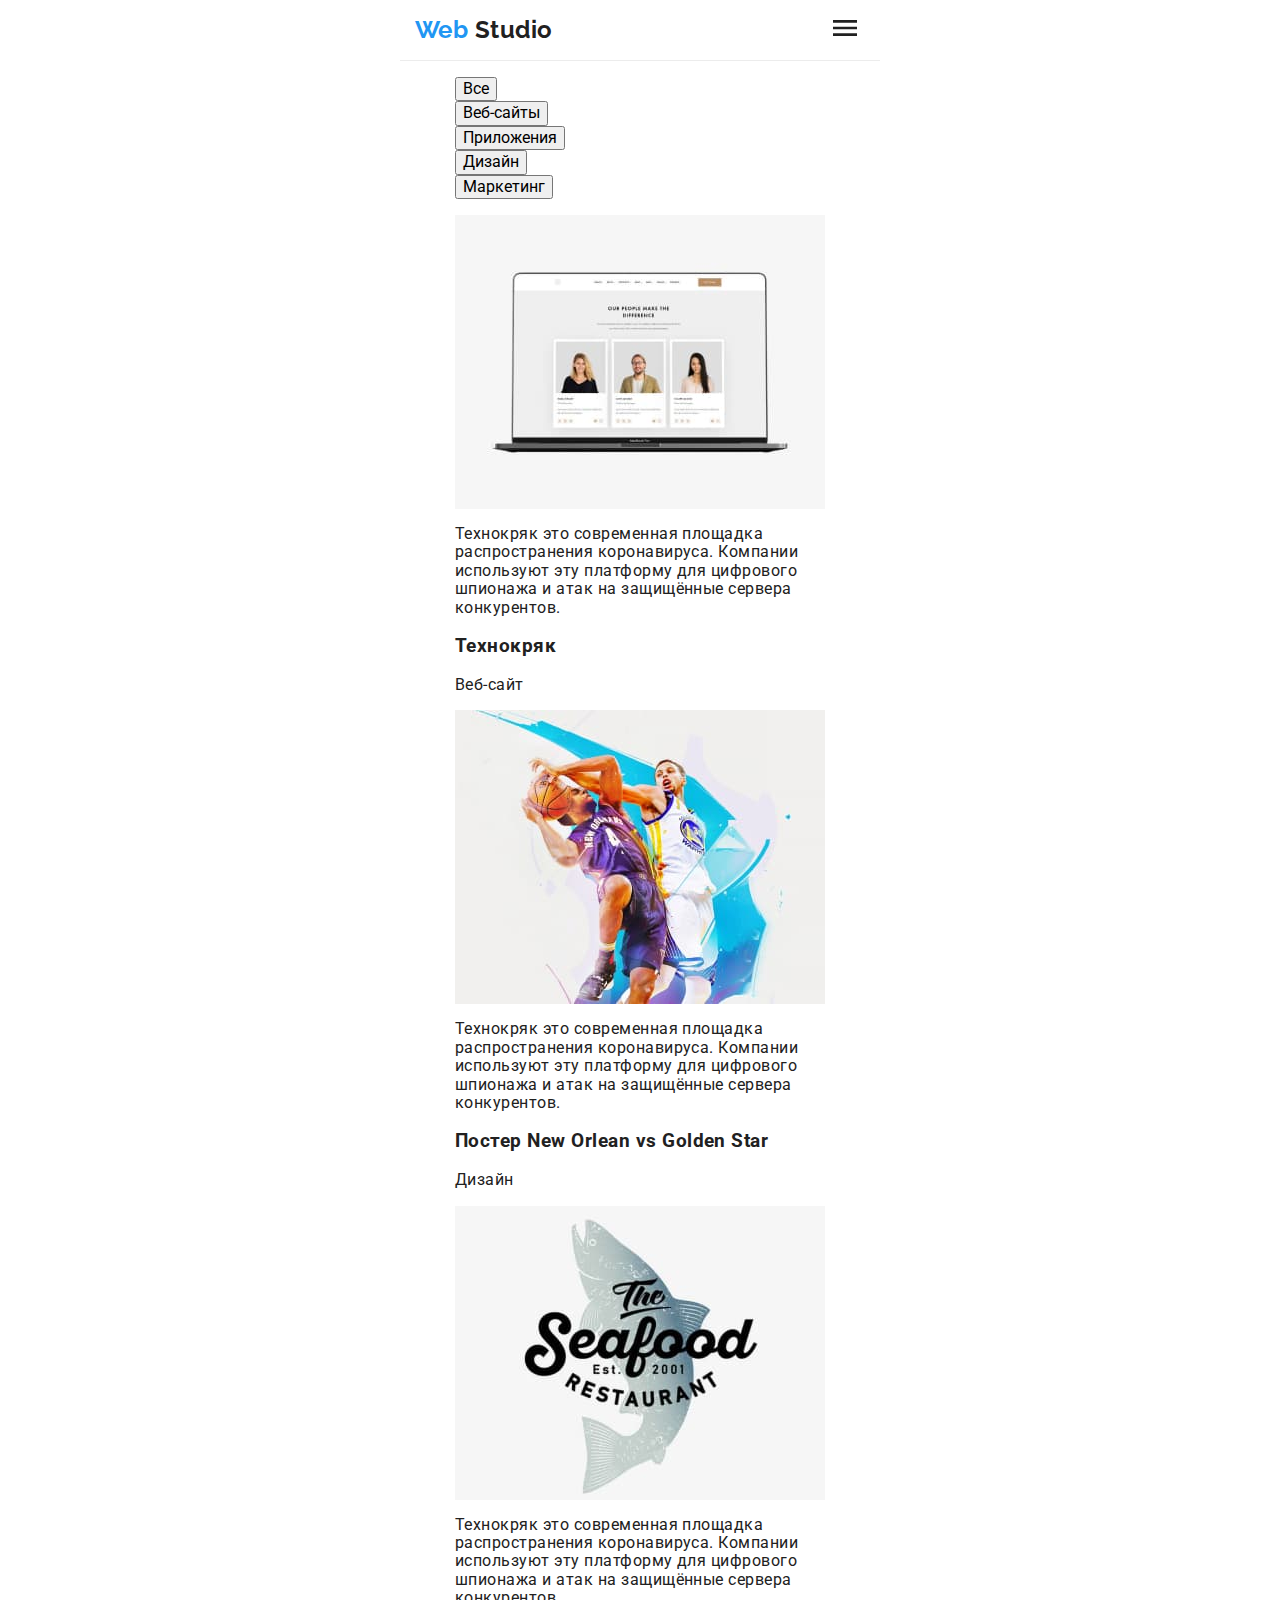
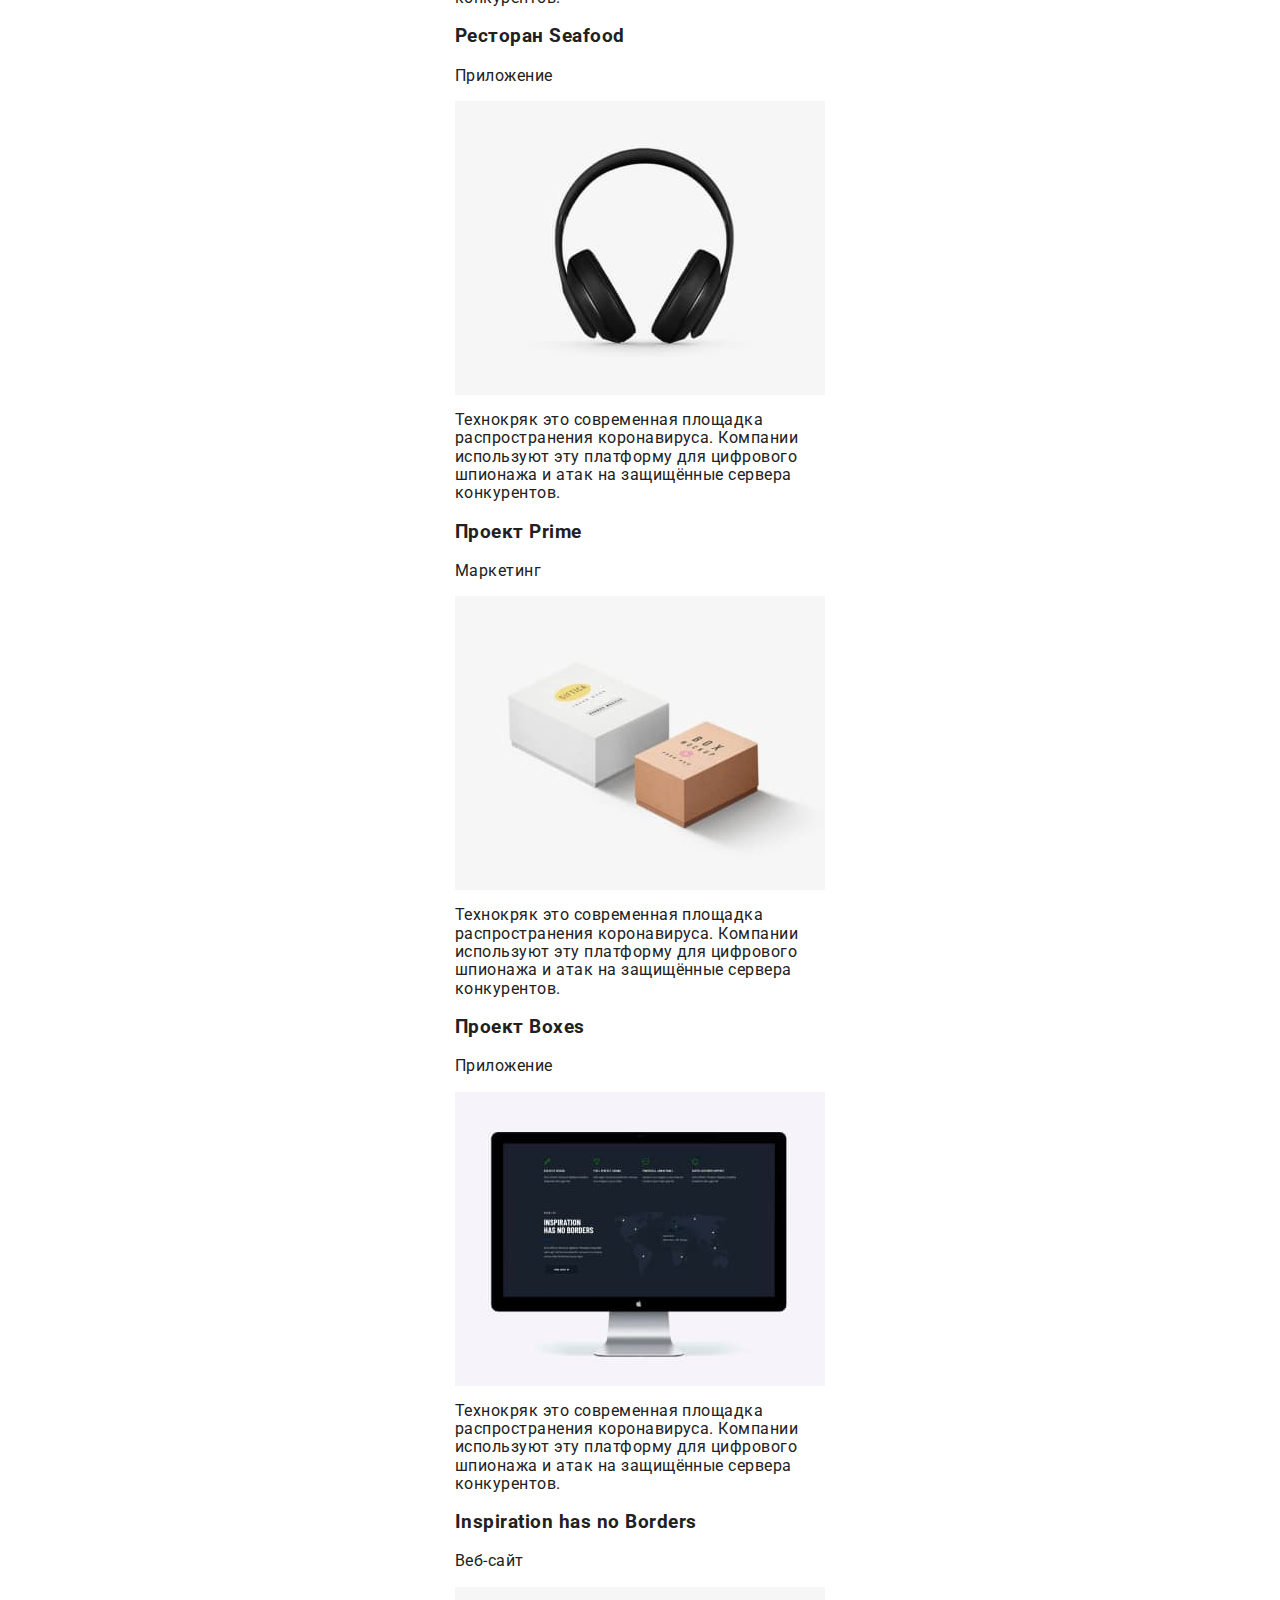
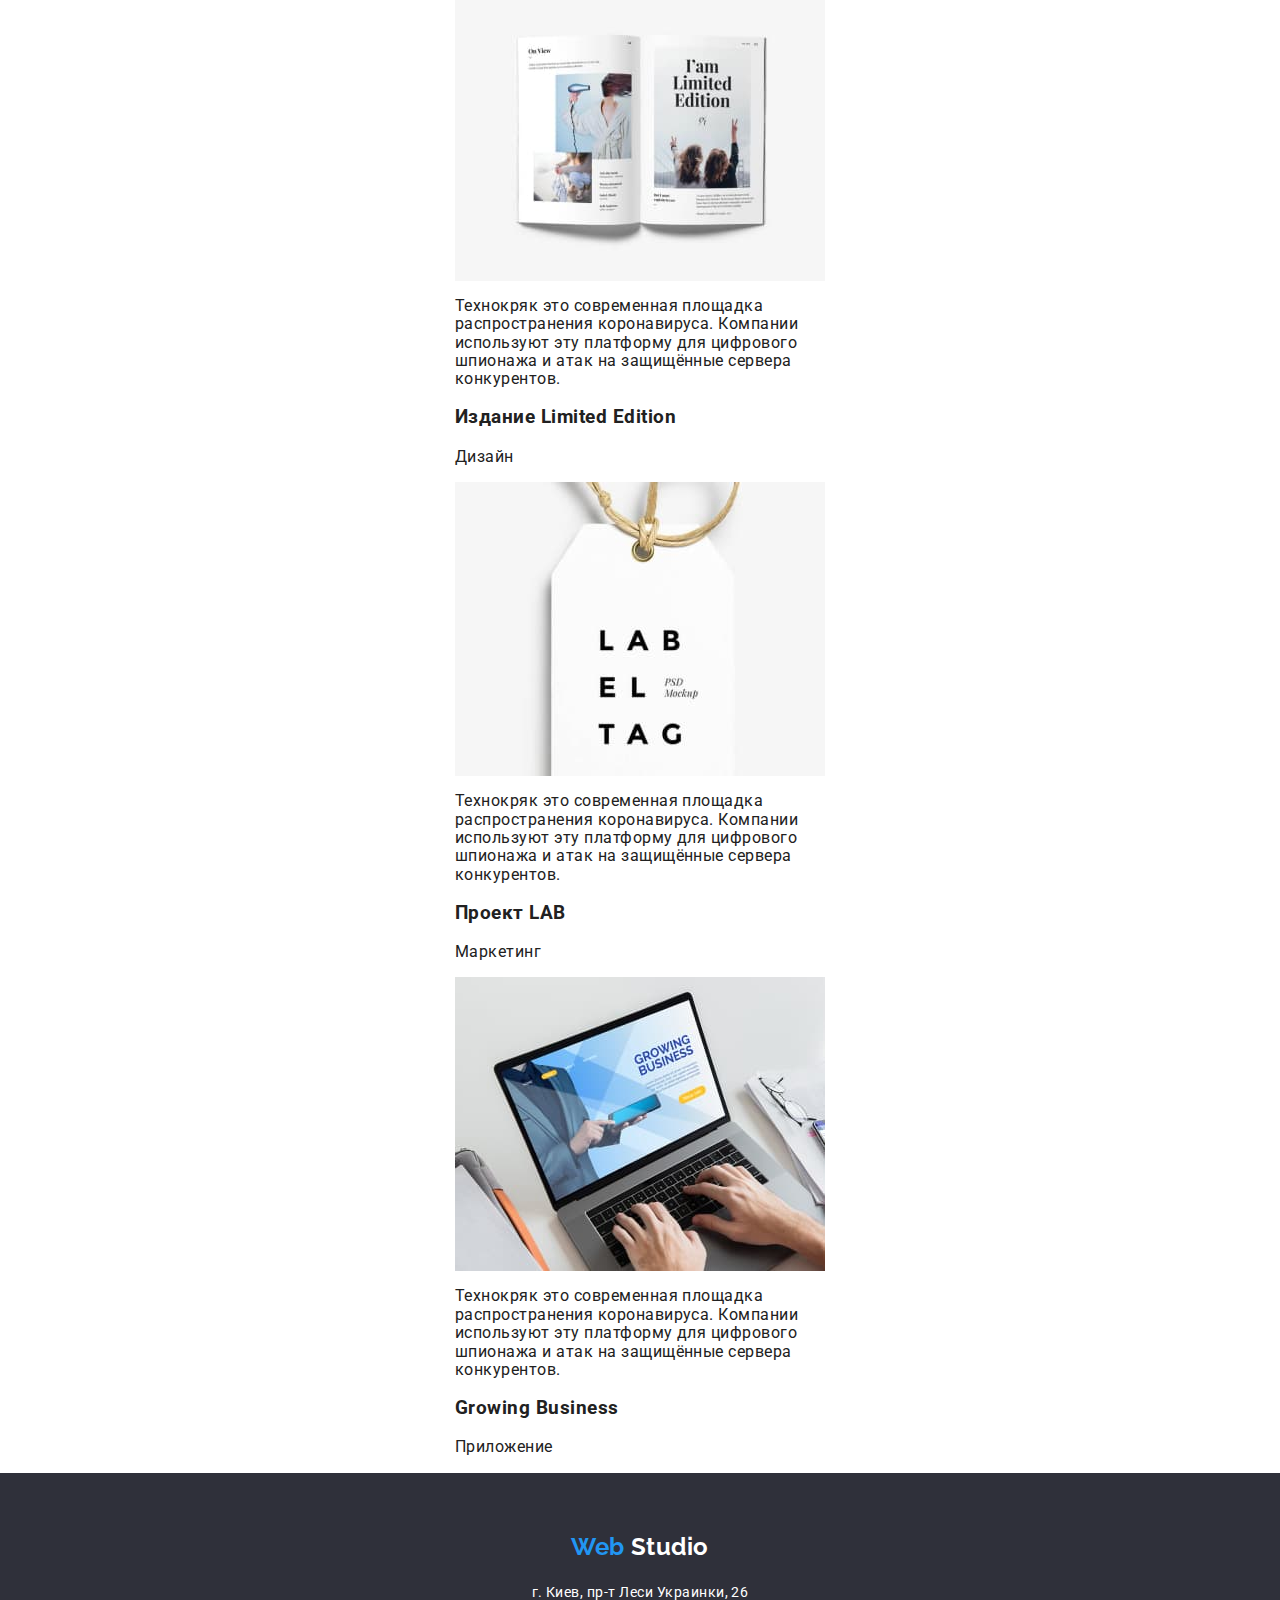
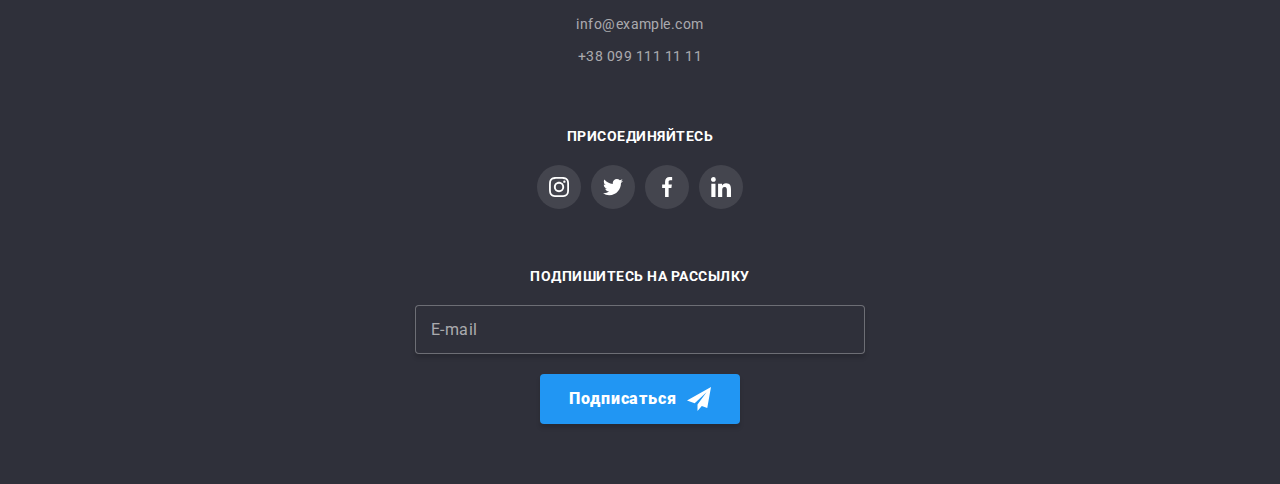
==== commit 1a694604: "Выполнение ДЗ 8" ====
--- a/portfolio.html
+++ b/portfolio.html
@@ -21,13 +21,30 @@
         <a href="./index.html" class="logo-primery"
           ><span class="logo-web">Web</span> Studio</a
         >
-        <nav class="header-links visuallyhidden">
+        <button
+          type="button"
+          class="menu-button"
+          aria-expanded="false"
+          aria-controls="menu-container"
+          data-menu-button
+        >
+          <svg
+            width="40"
+            height="40"
+            aria-label="Переключатель мобильного меню"
+          >
+            <use class="icon-cross" href="./img/sprite-svg.svg#cross"></use>
+            <use class="icon-menu" href="./img/sprite-svg.svg#menu"></use>
+          </svg>
+        </button>
+        <nav class="menu">
+          <!-- header-links -->
           <ul class="site-nav">
             <li>
-              <a href="./index.html" class="current">Студия</a>
-            </li>
-            <li>
-              <a href="./portfolio.html">Портфолио</a>
+              <a href="./index.html">Студия</a>
+            </li>
+            <li>
+              <a href="./portfolio.html" class="current">Портфолио</a>
             </li>
             <li>
               <a href="">Контакты</a>
@@ -365,5 +382,6 @@
         </div>
       </div>
     </footer>
+    <script src="./js/menu.js"></script>
   </body>
 </html>
--- a/css/main.min.css
+++ b/css/main.min.css
@@ -1,2 +1,2 @@
-.visuallyhidden{position:absolute;overflow:hidden;clip:rect(0 0 0 0);height:1px;width:1px;margin:-1px;padding:0;border:0}.form-field-checkbox p,.features-list,.features-paragraph,.our-team-list,.social-networks,.clients-list,.follow-button{margin:0px;padding:0px}body{background-color:#fff;color:#212121;font-family:Roboto,sans-serif;letter-spacing:0.03em}ul{list-style:none}a{display:block;text-decoration:none;color:#212121}img{display:block;max-width:100%;height:auto}h2{text-align:center;font-weight:700;font-size:36px;line-height:1.17}button{cursor:pointer}footer{background-color:#2f303a}.container{max-width:480px;margin:0px auto;padding:0px 15px}.is-hidden{opacity:0;pointer-events:none}.current::after{content:'';display:block;margin-top:28px;height:4px;background-color:#2196f3;border-radius:2px}.header-links{border-bottom:1px solid #ececec}.logo-primery,.logo-secondary{font-family:Raleway,sans-serif;font-weight:700}.logo-primery{padding:16px 0px;font-size:24px;line-height:1.17}.logo-secondary{font-size:24px;line-height:1.17;color:#fff}.logo-web{color:#2196f3}.logo-margin{display:inline-block;margin-bottom:20px}.hero{display:-webkit-box;display:-ms-flexbox;display:flex;-webkit-box-pack:center;-ms-flex-pack:center;justify-content:center;-webkit-box-align:center;-ms-flex-align:center;align-items:center;max-width:480px;height:400px;margin:0px auto;background-image:-webkit-gradient(linear, left top, left bottom, from(rgba(47,48,58,0.8)), to(rgba(47,48,58,0.8))),url(../img/hero.jpg);background-image:linear-gradient(rgba(47,48,58,0.8), rgba(47,48,58,0.8)),url(../img/hero.jpg);color:#fff}.hero-container{display:-webkit-box;display:-ms-flexbox;display:flex;-webkit-box-orient:vertical;-webkit-box-direction:normal;-ms-flex-direction:column;flex-direction:column;-webkit-box-align:center;-ms-flex-align:center;align-items:center;padding:0px 45px}.hero-title{margin:0px 0px 30px;font-weight:900;font-size:26px;line-height:1.62;letter-spacing:0.06em;text-transform:uppercase;text-align:center}.hero-button{display:inline-block;min-width:200px;padding:10px 32px;border-style:none;background-color:#2196f3;border-radius:4px;color:#fff;font-weight:700;font-size:16px;line-height:1.87;letter-spacing:0.06em}.backdrop{position:fixed;top:0;left:0;z-index:999;width:100%;height:100%;background:rgba(0,0,0,0.2);-webkit-transition:opacity 250ms cubic-bezier(0.4, 0, 0.2, 1);transition:opacity 250ms cubic-bezier(0.4, 0, 0.2, 1)}.modal{position:absolute;top:50%;left:50%;-webkit-transform:translate(-50%, -50%) scale(1);transform:translate(-50%, -50%) scale(1);background:#fff;-webkit-box-shadow:0px 2px 1px rgba(0,0,0,0.2),0px 1px 1px rgba(0,0,0,0.14),0px 1px 3px rgba(0,0,0,0.12);box-shadow:0px 2px 1px rgba(0,0,0,0.2),0px 1px 1px rgba(0,0,0,0.14),0px 1px 3px rgba(0,0,0,0.12);border-radius:4px;font-size:14px;line-height:1.14;letter-spacing:0.01em;color:#757575;-webkit-transition:-webkit-transform 250ms cubic-bezier(0.4, 0, 0.2, 1);transition:-webkit-transform 250ms cubic-bezier(0.4, 0, 0.2, 1);transition:transform 250ms cubic-bezier(0.4, 0, 0.2, 1);transition:transform 250ms cubic-bezier(0.4, 0, 0.2, 1), -webkit-transform 250ms cubic-bezier(0.4, 0, 0.2, 1)}.backdrop.is-hidden .modal{-webkit-transform:translate(-50%, -50%) scale(2);transform:translate(-50%, -50%) scale(2)}.submit-button-container{display:-webkit-box;display:-ms-flexbox;display:flex;-webkit-box-pack:center;-ms-flex-pack:center;justify-content:center}.submit-button-container>button{width:200px;height:50px;padding:0px;background-color:#2196f3;border-style:none;-webkit-box-shadow:0px 4px 4px rgba(0,0,0,0.15);box-shadow:0px 4px 4px rgba(0,0,0,0.15);border-radius:4px;font-weight:700;font-size:16px;line-height:1.87;letter-spacing:0.06em;color:#fff;-webkit-transition:background-color 250ms cubic-bezier(0.4, 0, 0.2, 1);transition:background-color 250ms cubic-bezier(0.4, 0, 0.2, 1)}.submit-button-container>button:hover,.submit-button-container>button:focus{background-color:#188ce8}.close{position:absolute;top:8px;right:8px;display:-webkit-box;display:-ms-flexbox;display:flex;-webkit-box-pack:center;-ms-flex-pack:center;justify-content:center;-webkit-box-align:center;-ms-flex-align:center;align-items:center;width:30px;height:30px;background-color:#fff;border:1px solid rgba(0,0,0,0.1);border-radius:50%;cursor:pointer}.close svg{-webkit-transition:fill 250ms cubic-bezier(0.4, 0, 0.2, 1);transition:fill 250ms cubic-bezier(0.4, 0, 0.2, 1)}.close:hover svg,.close:focus svg{fill:#2196f3}.modal-section{padding:40px}.modal-title{margin:0px 0px 30px;font-weight:700;font-size:20px;line-height:23px;text-align:center;letter-spacing:0.03em;color:#212121}.form-field,.form-field-textarea{position:relative;margin-bottom:28px}.form-field input[type='text'],.form-field-textarea input[type='text'],.form-field input[type='tel'],.form-field-textarea input[type='tel'],.form-field input[type='email'],.form-field-textarea input[type='email'],.form-field textarea,.form-field-textarea textarea{width:100%;padding:12px 42px;border:1px solid rgba(33,33,33,0.2);border-radius:4px;outline:none;-webkit-transition:border-color 250ms cubic-bezier(0.4, 0, 0.2, 1);transition:border-color 250ms cubic-bezier(0.4, 0, 0.2, 1)}.form-field textarea,.form-field-textarea textarea{padding:12px 16px;resize:none}.form-field label[for='name'],.form-field-textarea label[for='name'],.form-field label[for='tel'],.form-field-textarea label[for='tel'],.form-field label[for='email'],.form-field-textarea label[for='email']{position:absolute;top:50%;left:42px;-webkit-transform:translateY(-50%);transform:translateY(-50%);-webkit-transition:color 250ms cubic-bezier(0.4, 0, 0.2, 1),font-size 250ms cubic-bezier(0.4, 0, 0.2, 1),line-height 250ms cubic-bezier(0.4, 0, 0.2, 1),-webkit-transform 250ms cubic-bezier(0.4, 0, 0.2, 1);transition:color 250ms cubic-bezier(0.4, 0, 0.2, 1),font-size 250ms cubic-bezier(0.4, 0, 0.2, 1),line-height 250ms cubic-bezier(0.4, 0, 0.2, 1),-webkit-transform 250ms cubic-bezier(0.4, 0, 0.2, 1);transition:transform 250ms cubic-bezier(0.4, 0, 0.2, 1),color 250ms cubic-bezier(0.4, 0, 0.2, 1),font-size 250ms cubic-bezier(0.4, 0, 0.2, 1),line-height 250ms cubic-bezier(0.4, 0, 0.2, 1);transition:transform 250ms cubic-bezier(0.4, 0, 0.2, 1),color 250ms cubic-bezier(0.4, 0, 0.2, 1),font-size 250ms cubic-bezier(0.4, 0, 0.2, 1),line-height 250ms cubic-bezier(0.4, 0, 0.2, 1),-webkit-transform 250ms cubic-bezier(0.4, 0, 0.2, 1);cursor:text}.form-field svg,.form-field-textarea svg{position:absolute;top:50%;left:16px;-webkit-transform:translateY(-50%);transform:translateY(-50%);fill:#212121;-webkit-transition:fill 250ms cubic-bezier(0.4, 0, 0.2, 1);transition:fill 250ms cubic-bezier(0.4, 0, 0.2, 1)}.form-field,.form-field-textarea{position:relative;margin-bottom:28px}.form-field input[type='text'],.form-field-textarea input[type='text'],.form-field input[type='tel'],.form-field-textarea input[type='tel'],.form-field input[type='email'],.form-field-textarea input[type='email'],.form-field textarea,.form-field-textarea textarea{width:100%;padding:12px 42px;border:1px solid rgba(33,33,33,0.2);border-radius:4px;outline:none;-webkit-transition:border-color 250ms cubic-bezier(0.4, 0, 0.2, 1);transition:border-color 250ms cubic-bezier(0.4, 0, 0.2, 1)}.form-field input[type='text']:focus,.form-field-textarea input[type='text']:focus,.form-field input[type='tel']:focus,.form-field-textarea input[type='tel']:focus,.form-field input[type='email']:focus,.form-field-textarea input[type='email']:focus,.form-field textarea:focus,.form-field-textarea textarea:focus{border-color:#2196f3}.form-field textarea,.form-field-textarea textarea{padding:12px 16px;resize:none}.form-field label[for='name'],.form-field-textarea label[for='name'],.form-field label[for='tel'],.form-field-textarea label[for='tel'],.form-field label[for='email'],.form-field-textarea label[for='email']{position:absolute;top:50%;left:42px;-webkit-transform:translateY(-50%);transform:translateY(-50%);-webkit-transition:color 250ms cubic-bezier(0.4, 0, 0.2, 1),font-size 250ms cubic-bezier(0.4, 0, 0.2, 1),line-height 250ms cubic-bezier(0.4, 0, 0.2, 1),-webkit-transform 250ms cubic-bezier(0.4, 0, 0.2, 1);transition:color 250ms cubic-bezier(0.4, 0, 0.2, 1),font-size 250ms cubic-bezier(0.4, 0, 0.2, 1),line-height 250ms cubic-bezier(0.4, 0, 0.2, 1),-webkit-transform 250ms cubic-bezier(0.4, 0, 0.2, 1);transition:transform 250ms cubic-bezier(0.4, 0, 0.2, 1),color 250ms cubic-bezier(0.4, 0, 0.2, 1),font-size 250ms cubic-bezier(0.4, 0, 0.2, 1),line-height 250ms cubic-bezier(0.4, 0, 0.2, 1);transition:transform 250ms cubic-bezier(0.4, 0, 0.2, 1),color 250ms cubic-bezier(0.4, 0, 0.2, 1),font-size 250ms cubic-bezier(0.4, 0, 0.2, 1),line-height 250ms cubic-bezier(0.4, 0, 0.2, 1),-webkit-transform 250ms cubic-bezier(0.4, 0, 0.2, 1);cursor:text}.form-field svg,.form-field-textarea svg{position:absolute;top:50%;left:16px;-webkit-transform:translateY(-50%);transform:translateY(-50%);fill:#212121;-webkit-transition:fill 250ms cubic-bezier(0.4, 0, 0.2, 1);transition:fill 250ms cubic-bezier(0.4, 0, 0.2, 1)}.form-field input:focus+label,.form-field-textarea input:focus+label,.form-field input:not(:placeholder-shown)+label,.form-field-textarea input:not(:placeholder-shown)+label{-webkit-transform:translate(-26px, -40px);transform:translate(-26px, -40px);font-size:12px;line-height:1.17;color:#2196f3;cursor:default}.form-field input:focus ~ svg,.form-field-textarea input:focus ~ svg,.form-field input:not(:placeholder-shown) ~ svg,.form-field-textarea input:not(:placeholder-shown) ~ svg{fill:#2196f3}.form-field-textarea{margin-bottom:20px}.form-field-textarea label{position:absolute;top:10px;left:16px;-webkit-transform:translateY(0px);transform:translateY(0px);-webkit-transition:-webkit-transform 250ms cubic-bezier(0.4, 0, 0.2, 1);transition:-webkit-transform 250ms cubic-bezier(0.4, 0, 0.2, 1);transition:transform 250ms cubic-bezier(0.4, 0, 0.2, 1);transition:transform 250ms cubic-bezier(0.4, 0, 0.2, 1), -webkit-transform 250ms cubic-bezier(0.4, 0, 0.2, 1);cursor:text}.form-field textarea:focus+label,.form-field-textarea textarea:focus+label,.form-field textarea:not(:placeholder-shown)+label,.form-field-textarea textarea:not(:placeholder-shown)+label{-webkit-transform:translateY(-30px);transform:translateY(-30px);font-size:12px;line-height:1.17;color:#2196f3;cursor:default}.form-field.form-field-checkbox label[for='policy'],.form-field-checkbox.form-field-textarea label[for='policy']{-webkit-transform:translate(0px, 0px);transform:translate(0px, 0px);display:-webkit-box;display:-ms-flexbox;display:flex;-webkit-box-align:center;-ms-flex-align:center;align-items:center;font-size:14px;line-height:1.71;letter-spacing:0.03em;color:#757575}.form-field-checkbox a{display:inline;text-decoration:underline;color:#2196f3}.form-field-checkbox span{width:15px;height:15px;margin-right:8px;border:2px solid black;border-radius:2px}.form-field-checkbox input:checked+label>span{background-color:#2196f3;background-image:url(../img/icon-check.svg);background-size:contain;background-origin:border-box;border-color:transparent}.features{padding:60px 0px}.features-title-h3{margin:0px 0px 10px;font-weight:700;font-size:14px;line-height:1.14;text-transform:uppercase}.features-blok{display:-webkit-box;display:-ms-flexbox;display:flex;-webkit-box-pack:center;-ms-flex-pack:center;justify-content:center;-webkit-box-align:center;-ms-flex-align:center;align-items:center;height:120px;margin-bottom:30px;background:#f5f4fa;border-radius:4px}.features-paragraph{margin-bottom:30px;color:#757575;font-size:14px;line-height:1.71}.our-work{padding:60px 0px;display:none}.our-team{margin:0px;padding:60px 0px;background:#f5f4fa}.our-team .our-team-position{color:#757575;font-weight:400}.our-team p{font-weight:500;font-size:16px;line-height:1.19;text-align:center}.our-team-title{margin:0px 0px 30px;padding:0px;font-size:28px;line-height:1.18}.our-team-list>li{padding-bottom:24px;background-color:#fff;-webkit-box-shadow:0px 2px 1px rgba(0,0,0,0.2),0px 1px 1px rgba(0,0,0,0.14),0px 1px 3px rgba(0,0,0,0.12);box-shadow:0px 2px 1px rgba(0,0,0,0.2),0px 1px 1px rgba(0,0,0,0.14),0px 1px 3px rgba(0,0,0,0.12);border-radius:4px;overflow:hidden}.our-team-list>li:not(:last-child){margin-bottom:30px}.our-team-foto{margin-bottom:30px}.our-team-name{margin:0px 0px 10px}.our-team-position{margin:0px 0px 16px}.social-networks{display:-webkit-box;display:-ms-flexbox;display:flex;-webkit-box-pack:center;-ms-flex-pack:center;justify-content:center}.social-networks svg{fill:#afb1b8;-webkit-transition:fill 250ms cubic-bezier(0.4, 0, 0.2, 1);transition:fill 250ms cubic-bezier(0.4, 0, 0.2, 1)}.social-networks a{-webkit-transition:background 250ms cubic-bezier(0.4, 0, 0.2, 1);transition:background 250ms cubic-bezier(0.4, 0, 0.2, 1)}.social-networks a:hover,.social-networks a:focus{background:#2196f3}.social-networks-container{display:-webkit-box;display:-ms-flexbox;display:flex;-webkit-box-pack:center;-ms-flex-pack:center;justify-content:center}.social-networks-container li{margin-right:10px}.social-networks-container a{display:-webkit-box;display:-ms-flexbox;display:flex;-webkit-box-pack:center;-ms-flex-pack:center;justify-content:center;-webkit-box-align:center;-ms-flex-align:center;align-items:center;width:44px;height:44px;background:#fff;border-radius:50%}.social-networks a:hover>svg,.social-networks a:focus>svg{fill:#fff}.clients{margin:0px;padding:60px 0px}.clients-title{margin:0px 0px 30px;font-size:28px;line-height:1.18}.clients-list{display:-webkit-box;display:-ms-flexbox;display:flex;-ms-flex-wrap:wrap;flex-wrap:wrap;margin:-15px}.clients-list li{margin:15px;width:calc((100% - 4 * 15px) / 2)}.clients-list a{display:-webkit-box;display:-ms-flexbox;display:flex;-webkit-box-pack:center;-ms-flex-pack:center;justify-content:center;-webkit-box-align:center;-ms-flex-align:center;align-items:center;height:90px;border:1px solid #afb1b8;border-radius:4px;-webkit-transition:border 250ms cubic-bezier(0.4, 0, 0.2, 1);transition:border 250ms cubic-bezier(0.4, 0, 0.2, 1)}.clients-list a:hover,.clients-list a:focus{border:1px solid #2196f3}.clients-list svg{fill:#afb1b8;-webkit-transition:fill 250ms cubic-bezier(0.4, 0, 0.2, 1);transition:fill 250ms cubic-bezier(0.4, 0, 0.2, 1)}.clients-list a:hover>svg,.clients-list a:focus>svg{fill:#2196f3}.footer-container{padding:60px 0px;text-align:center}.footer-container>div:not(:last-child){margin-bottom:60px}.follow-title{margin:0px 0px 20px;color:#fff;font-weight:700;font-size:14px;line-height:1.14;text-transform:uppercase}.follow-container{position:relative;display:-webkit-box;display:-ms-flexbox;display:flex;-webkit-box-orient:vertical;-webkit-box-direction:normal;-ms-flex-direction:column;flex-direction:column;-webkit-box-align:center;-ms-flex-align:center;align-items:center}.follow-container label{position:absolute;left:16px;top:15px;font-size:16px;line-height:1.25;letter-spacing:0.03em;color:rgba(255,255,255,0.6);cursor:text;-webkit-transition:color 250ms cubic-bezier(0.4, 0, 0.2, 1),-webkit-transform 250ms cubic-bezier(0.4, 0, 0.2, 1);transition:color 250ms cubic-bezier(0.4, 0, 0.2, 1),-webkit-transform 250ms cubic-bezier(0.4, 0, 0.2, 1);transition:transform 250ms cubic-bezier(0.4, 0, 0.2, 1),color 250ms cubic-bezier(0.4, 0, 0.2, 1);transition:transform 250ms cubic-bezier(0.4, 0, 0.2, 1),color 250ms cubic-bezier(0.4, 0, 0.2, 1),-webkit-transform 250ms cubic-bezier(0.4, 0, 0.2, 1)}.follow-container input{width:100%;margin-bottom:20px;-webkit-transition:border-color 250ms cubic-bezier(0.4, 0, 0.2, 1);transition:border-color 250ms cubic-bezier(0.4, 0, 0.2, 1)}.follow-container input:focus{border-color:#2196f3;outline:none}.follow-container input:focus+label,.follow-container input:not(:placeholder-shown)+label{-webkit-transform:translateY(-35px);transform:translateY(-35px);color:#2196f3;cursor:default}.enter-e-mail{display:block;padding:9px 0px 9px 16px;background:#2f303a;border:1px solid rgba(255,255,255,0.3);-webkit-box-shadow:0px 4px 4px rgba(0,0,0,0.15);box-shadow:0px 4px 4px rgba(0,0,0,0.15);border-radius:4px;font-weight:400;font-size:16px;line-height:1.87;color:#fff}.follow-button{display:-webkit-box;display:-ms-flexbox;display:flex;-webkit-box-pack:center;-ms-flex-pack:center;justify-content:center;-webkit-box-align:center;-ms-flex-align:center;align-items:center;width:200px;height:50px;-webkit-box-shadow:0px 4px 4px rgba(0,0,0,0.15);box-shadow:0px 4px 4px rgba(0,0,0,0.15);border-radius:4px;border-width:0px;background-color:#2196f3;color:#fff;font-weight:900;font-size:16px;line-height:1.87;letter-spacing:0.06em}.follow-button-text{margin-right:10px}.social-networks-links{display:-webkit-box;display:-ms-flexbox;display:flex}.social-networks-links svg{fill:#fff}.social-networks-links a{display:-webkit-box;display:-ms-flexbox;display:flex;-webkit-box-pack:center;-ms-flex-pack:center;justify-content:center;-webkit-box-align:center;-ms-flex-align:center;align-items:center;width:44px;height:44px;background:rgba(255,255,255,0.1);border-radius:50%;-webkit-transition:background 250ms cubic-bezier(0.4, 0, 0.2, 1);transition:background 250ms cubic-bezier(0.4, 0, 0.2, 1)}.social-networks-links li:not(:last-child){margin-right:10px}.footer-address>a{font-style:normal;font-size:14px;line-height:1.71;color:rgba(255,255,255,0.6)}.footer-address>a:not(:last-child){margin-bottom:8px}.footer-address>.addr-map{color:#fff}
+.visuallyhidden{position:absolute;overflow:hidden;clip:rect(0 0 0 0);height:1px;width:1px;margin:-1px;padding:0;border:0}.menu-button,.site-nav,.main-addr-list,.form-field-checkbox p,.features-list,.features-paragraph,.our-team-list,.social-networks,.clients-list,.follow-button{margin:0px;padding:0px}body{background-color:#fff;color:#212121;font-family:Roboto,sans-serif;letter-spacing:0.03em}ul{list-style:none}a{display:block;text-decoration:none;color:#212121}img{display:block;max-width:100%;height:auto}h2{text-align:center;font-weight:700;font-size:36px;line-height:1.17}button{cursor:pointer}footer{background-color:#2f303a}.container{max-width:480px;margin:0px auto;padding:0px 15px}.is-hidden{opacity:0;pointer-events:none}.current::after{content:'';display:block;margin-top:8px;height:4px;background-color:#2196f3;border-radius:2px}.header-links{position:relative;display:-webkit-box;display:-ms-flexbox;display:flex;-webkit-box-pack:justify;-ms-flex-pack:justify;justify-content:space-between;border-bottom:1px solid #ececec}.logo-primery,.logo-secondary{font-family:Raleway,sans-serif;font-weight:700}.logo-primery{display:inline-block;padding:16px 0px;font-size:24px;line-height:1.17}.logo-secondary{font-size:24px;line-height:1.17;color:#fff}.logo-web{color:#2196f3}.logo-margin{display:inline-block;margin-bottom:20px}.menu-button{background-color:transparent;border:none;outline:none}.menu-button>svg{fill:#212121}.menu-button>svg:hover>use:first-child{fill:#2196f3}@media screen and (min-width: 481px){.menu-button>svg:hover{fill:#2196f3}}.menu-button.is-open .icon-menu{display:none}.menu-button.is-open .icon-cross{display:block}.menu-button .icon-cross{display:none}.menu-button.is-open+.menu{display:block}.menu{position:absolute;left:0px;top:61px;display:none;width:100%;background-color:#fff}.site-nav{text-align:center}.site-nav>li{padding:0px;font-weight:500;font-size:18px;line-height:1.17;letter-spacing:0.02em}.site-nav>li:first-child>a{padding:60px 0px 20px}.site-nav>li:nth-child(2)>a{padding:20px 0px}.site-nav>li:last-child>a{padding:20px 0px 60px}.site-nav a{-webkit-transition:color 250ms cubic-bezier(0.4, 0, 0.2, 1);transition:color 250ms cubic-bezier(0.4, 0, 0.2, 1)}.site-nav a:hover,.site-nav a:focus{color:#2196f3}.site-nav>li a{display:inline-block}.site-nav .current{padding-bottom:0px;color:#2196f3}.main-addr{text-align:center}.main-addr a{color:#757575;font-style:normal;font-weight:500;font-size:18px;line-height:1.17;letter-spacing:0.02em;-webkit-transition:color 250ms cubic-bezier(0.4, 0, 0.2, 1);transition:color 250ms cubic-bezier(0.4, 0, 0.2, 1)}.main-addr a:hover,.main-addr a:focus{color:#2196f3}.main-addr svg{margin-right:10px;fill:#757575;-webkit-transition:fill 250ms cubic-bezier(0.4, 0, 0.2, 1);transition:fill 250ms cubic-bezier(0.4, 0, 0.2, 1)}.main-addr a:hover>svg,.main-addr a:focus>svg{color:#2196f3;fill:#2196f3}.main-addr-list>li:not(:last-child){margin-bottom:16px}.main-addr-list>li:last-child{margin-bottom:60px}.hero{display:-webkit-box;display:-ms-flexbox;display:flex;-webkit-box-pack:center;-ms-flex-pack:center;justify-content:center;-webkit-box-align:center;-ms-flex-align:center;align-items:center;max-width:480px;height:400px;margin:0px auto;background-image:-webkit-gradient(linear, left top, left bottom, from(rgba(47,48,58,0.8)), to(rgba(47,48,58,0.8))),url(../img/hero.jpg);background-image:linear-gradient(rgba(47,48,58,0.8), rgba(47,48,58,0.8)),url(../img/hero.jpg);color:#fff}.hero-container{display:-webkit-box;display:-ms-flexbox;display:flex;-webkit-box-orient:vertical;-webkit-box-direction:normal;-ms-flex-direction:column;flex-direction:column;-webkit-box-align:center;-ms-flex-align:center;align-items:center;padding:0px 45px}.hero-title{margin:0px 0px 30px;font-weight:900;font-size:26px;line-height:1.62;letter-spacing:0.06em;text-transform:uppercase;text-align:center}.hero-button{display:inline-block;min-width:200px;padding:10px 32px;border-style:none;background-color:#2196f3;border-radius:4px;color:#fff;font-weight:700;font-size:16px;line-height:1.87;letter-spacing:0.06em}body.modal-open{overflow:hidden}.backdrop{position:fixed;top:0;left:0;z-index:999;width:100%;height:100%;background:rgba(0,0,0,0.2);overflow-y:scroll;-webkit-transition:opacity 250ms cubic-bezier(0.4, 0, 0.2, 1);transition:opacity 250ms cubic-bezier(0.4, 0, 0.2, 1)}.modal{position:absolute;top:50%;left:50%;-webkit-transform:translate(-50%, -50%) scale(1);transform:translate(-50%, -50%) scale(1);background:#fff;-webkit-box-shadow:0px 2px 1px rgba(0,0,0,0.2),0px 1px 1px rgba(0,0,0,0.14),0px 1px 3px rgba(0,0,0,0.12);box-shadow:0px 2px 1px rgba(0,0,0,0.2),0px 1px 1px rgba(0,0,0,0.14),0px 1px 3px rgba(0,0,0,0.12);border-radius:4px;font-size:14px;line-height:1.14;letter-spacing:0.01em;color:#757575;-webkit-transition:-webkit-transform 250ms cubic-bezier(0.4, 0, 0.2, 1);transition:-webkit-transform 250ms cubic-bezier(0.4, 0, 0.2, 1);transition:transform 250ms cubic-bezier(0.4, 0, 0.2, 1);transition:transform 250ms cubic-bezier(0.4, 0, 0.2, 1), -webkit-transform 250ms cubic-bezier(0.4, 0, 0.2, 1)}.backdrop.is-hidden .modal{-webkit-transform:translate(-50%, -50%) scale(2);transform:translate(-50%, -50%) scale(2)}.submit-button-container{display:-webkit-box;display:-ms-flexbox;display:flex;-webkit-box-pack:center;-ms-flex-pack:center;justify-content:center}.submit-button-container>button{width:200px;height:50px;padding:0px;background-color:#2196f3;border-style:none;-webkit-box-shadow:0px 4px 4px rgba(0,0,0,0.15);box-shadow:0px 4px 4px rgba(0,0,0,0.15);border-radius:4px;font-weight:700;font-size:16px;line-height:1.87;letter-spacing:0.06em;color:#fff;-webkit-transition:background-color 250ms cubic-bezier(0.4, 0, 0.2, 1);transition:background-color 250ms cubic-bezier(0.4, 0, 0.2, 1)}.submit-button-container>button:hover,.submit-button-container>button:focus{background-color:#188ce8}.close{position:absolute;top:8px;right:8px;display:-webkit-box;display:-ms-flexbox;display:flex;-webkit-box-pack:center;-ms-flex-pack:center;justify-content:center;-webkit-box-align:center;-ms-flex-align:center;align-items:center;width:30px;height:30px;background-color:#fff;border:1px solid rgba(0,0,0,0.1);border-radius:50%;cursor:pointer}.close svg{-webkit-transition:fill 250ms cubic-bezier(0.4, 0, 0.2, 1);transition:fill 250ms cubic-bezier(0.4, 0, 0.2, 1)}.close:hover svg,.close:focus svg{fill:#2196f3}.modal-section{padding:40px}.modal-title{margin:0px 0px 30px;font-weight:700;font-size:20px;line-height:23px;text-align:center;letter-spacing:0.03em;color:#212121}.form-field,.form-field-textarea{position:relative;margin-bottom:28px}.form-field input[type='text'],.form-field-textarea input[type='text'],.form-field input[type='tel'],.form-field-textarea input[type='tel'],.form-field input[type='email'],.form-field-textarea input[type='email'],.form-field textarea,.form-field-textarea textarea{width:100%;padding:12px 42px;border:1px solid rgba(33,33,33,0.2);border-radius:4px;outline:none;-webkit-transition:border-color 250ms cubic-bezier(0.4, 0, 0.2, 1);transition:border-color 250ms cubic-bezier(0.4, 0, 0.2, 1)}.form-field textarea,.form-field-textarea textarea{padding:12px 16px;resize:none}.form-field label[for='name'],.form-field-textarea label[for='name'],.form-field label[for='tel'],.form-field-textarea label[for='tel'],.form-field label[for='email'],.form-field-textarea label[for='email']{position:absolute;top:50%;left:42px;-webkit-transform:translateY(-50%);transform:translateY(-50%);-webkit-transition:color 250ms cubic-bezier(0.4, 0, 0.2, 1),font-size 250ms cubic-bezier(0.4, 0, 0.2, 1),line-height 250ms cubic-bezier(0.4, 0, 0.2, 1),-webkit-transform 250ms cubic-bezier(0.4, 0, 0.2, 1);transition:color 250ms cubic-bezier(0.4, 0, 0.2, 1),font-size 250ms cubic-bezier(0.4, 0, 0.2, 1),line-height 250ms cubic-bezier(0.4, 0, 0.2, 1),-webkit-transform 250ms cubic-bezier(0.4, 0, 0.2, 1);transition:transform 250ms cubic-bezier(0.4, 0, 0.2, 1),color 250ms cubic-bezier(0.4, 0, 0.2, 1),font-size 250ms cubic-bezier(0.4, 0, 0.2, 1),line-height 250ms cubic-bezier(0.4, 0, 0.2, 1);transition:transform 250ms cubic-bezier(0.4, 0, 0.2, 1),color 250ms cubic-bezier(0.4, 0, 0.2, 1),font-size 250ms cubic-bezier(0.4, 0, 0.2, 1),line-height 250ms cubic-bezier(0.4, 0, 0.2, 1),-webkit-transform 250ms cubic-bezier(0.4, 0, 0.2, 1);cursor:text}.form-field svg,.form-field-textarea svg{position:absolute;top:50%;left:16px;-webkit-transform:translateY(-50%);transform:translateY(-50%);fill:#212121;-webkit-transition:fill 250ms cubic-bezier(0.4, 0, 0.2, 1);transition:fill 250ms cubic-bezier(0.4, 0, 0.2, 1)}.form-field,.form-field-textarea{position:relative;margin-bottom:28px}.form-field input[type='text'],.form-field-textarea input[type='text'],.form-field input[type='tel'],.form-field-textarea input[type='tel'],.form-field input[type='email'],.form-field-textarea input[type='email'],.form-field textarea,.form-field-textarea textarea{width:100%;padding:12px 42px;border:1px solid rgba(33,33,33,0.2);border-radius:4px;outline:none;-webkit-transition:border-color 250ms cubic-bezier(0.4, 0, 0.2, 1);transition:border-color 250ms cubic-bezier(0.4, 0, 0.2, 1)}.form-field input[type='text']:focus,.form-field-textarea input[type='text']:focus,.form-field input[type='tel']:focus,.form-field-textarea input[type='tel']:focus,.form-field input[type='email']:focus,.form-field-textarea input[type='email']:focus,.form-field textarea:focus,.form-field-textarea textarea:focus{border-color:#2196f3}.form-field textarea,.form-field-textarea textarea{padding:12px 16px;resize:none}.form-field label[for='name'],.form-field-textarea label[for='name'],.form-field label[for='tel'],.form-field-textarea label[for='tel'],.form-field label[for='email'],.form-field-textarea label[for='email']{position:absolute;top:50%;left:42px;-webkit-transform:translateY(-50%);transform:translateY(-50%);-webkit-transition:color 250ms cubic-bezier(0.4, 0, 0.2, 1),font-size 250ms cubic-bezier(0.4, 0, 0.2, 1),line-height 250ms cubic-bezier(0.4, 0, 0.2, 1),-webkit-transform 250ms cubic-bezier(0.4, 0, 0.2, 1);transition:color 250ms cubic-bezier(0.4, 0, 0.2, 1),font-size 250ms cubic-bezier(0.4, 0, 0.2, 1),line-height 250ms cubic-bezier(0.4, 0, 0.2, 1),-webkit-transform 250ms cubic-bezier(0.4, 0, 0.2, 1);transition:transform 250ms cubic-bezier(0.4, 0, 0.2, 1),color 250ms cubic-bezier(0.4, 0, 0.2, 1),font-size 250ms cubic-bezier(0.4, 0, 0.2, 1),line-height 250ms cubic-bezier(0.4, 0, 0.2, 1);transition:transform 250ms cubic-bezier(0.4, 0, 0.2, 1),color 250ms cubic-bezier(0.4, 0, 0.2, 1),font-size 250ms cubic-bezier(0.4, 0, 0.2, 1),line-height 250ms cubic-bezier(0.4, 0, 0.2, 1),-webkit-transform 250ms cubic-bezier(0.4, 0, 0.2, 1);cursor:text}.form-field svg,.form-field-textarea svg{position:absolute;top:50%;left:16px;-webkit-transform:translateY(-50%);transform:translateY(-50%);fill:#212121;-webkit-transition:fill 250ms cubic-bezier(0.4, 0, 0.2, 1);transition:fill 250ms cubic-bezier(0.4, 0, 0.2, 1)}.form-field input:focus+label,.form-field-textarea input:focus+label,.form-field input:not(:placeholder-shown)+label,.form-field-textarea input:not(:placeholder-shown)+label{-webkit-transform:translate(-26px, -40px);transform:translate(-26px, -40px);font-size:12px;line-height:1.17;color:#2196f3;cursor:default}.form-field input:focus ~ svg,.form-field-textarea input:focus ~ svg,.form-field input:not(:placeholder-shown) ~ svg,.form-field-textarea input:not(:placeholder-shown) ~ svg{fill:#2196f3}.form-field-textarea{margin-bottom:20px}.form-field-textarea label{position:absolute;top:10px;left:16px;-webkit-transform:translateY(0px);transform:translateY(0px);-webkit-transition:-webkit-transform 250ms cubic-bezier(0.4, 0, 0.2, 1);transition:-webkit-transform 250ms cubic-bezier(0.4, 0, 0.2, 1);transition:transform 250ms cubic-bezier(0.4, 0, 0.2, 1);transition:transform 250ms cubic-bezier(0.4, 0, 0.2, 1), -webkit-transform 250ms cubic-bezier(0.4, 0, 0.2, 1);cursor:text}.form-field textarea:focus+label,.form-field-textarea textarea:focus+label,.form-field textarea:not(:placeholder-shown)+label,.form-field-textarea textarea:not(:placeholder-shown)+label{-webkit-transform:translateY(-30px);transform:translateY(-30px);font-size:12px;line-height:1.17;color:#2196f3;cursor:default}.form-field.form-field-checkbox label[for='policy'],.form-field-checkbox.form-field-textarea label[for='policy']{-webkit-transform:translate(0px, 0px);transform:translate(0px, 0px);display:-webkit-box;display:-ms-flexbox;display:flex;-webkit-box-align:center;-ms-flex-align:center;align-items:center;font-size:14px;line-height:1.71;letter-spacing:0.03em;color:#757575}.form-field-checkbox a{display:inline;text-decoration:underline;color:#2196f3}.form-field-checkbox span{width:15px;height:15px;margin-right:8px;border:2px solid black;border-radius:2px}.form-field-checkbox input:checked+label>span{background-color:#2196f3;background-image:url(../img/icon-check.svg);background-size:contain;background-origin:border-box;border-color:transparent}.features{padding:60px 0px}.features-title-h3{margin:0px 0px 10px;font-weight:700;font-size:14px;line-height:1.14;text-transform:uppercase}.features-blok{display:-webkit-box;display:-ms-flexbox;display:flex;-webkit-box-pack:center;-ms-flex-pack:center;justify-content:center;-webkit-box-align:center;-ms-flex-align:center;align-items:center;height:120px;margin-bottom:30px;background:#f5f4fa;border-radius:4px}.features-paragraph{margin-bottom:30px;color:#757575;font-size:14px;line-height:1.71}.our-work{padding:60px 0px;display:none}.our-team{margin:0px;padding:60px 0px;background:#f5f4fa}.our-team .our-team-position{color:#757575;font-weight:400}.our-team p{font-weight:500;font-size:16px;line-height:1.19;text-align:center}.our-team-title{margin:0px 0px 30px;padding:0px;font-size:28px;line-height:1.18}.our-team-list>li{padding-bottom:24px;background-color:#fff;-webkit-box-shadow:0px 2px 1px rgba(0,0,0,0.2),0px 1px 1px rgba(0,0,0,0.14),0px 1px 3px rgba(0,0,0,0.12);box-shadow:0px 2px 1px rgba(0,0,0,0.2),0px 1px 1px rgba(0,0,0,0.14),0px 1px 3px rgba(0,0,0,0.12);border-radius:4px;overflow:hidden}.our-team-list>li:not(:last-child){margin-bottom:30px}.our-team-foto{margin-bottom:30px}.our-team-name{margin:0px 0px 10px}.our-team-position{margin:0px 0px 16px}.social-networks{display:-webkit-box;display:-ms-flexbox;display:flex;-webkit-box-pack:center;-ms-flex-pack:center;justify-content:center}.social-networks svg{fill:#afb1b8;-webkit-transition:fill 250ms cubic-bezier(0.4, 0, 0.2, 1);transition:fill 250ms cubic-bezier(0.4, 0, 0.2, 1)}.social-networks a{-webkit-transition:background 250ms cubic-bezier(0.4, 0, 0.2, 1);transition:background 250ms cubic-bezier(0.4, 0, 0.2, 1)}.social-networks a:hover,.social-networks a:focus{background:#2196f3}.social-networks-container{display:-webkit-box;display:-ms-flexbox;display:flex;-webkit-box-pack:center;-ms-flex-pack:center;justify-content:center}.social-networks-container li{margin-right:10px}.social-networks-container a{display:-webkit-box;display:-ms-flexbox;display:flex;-webkit-box-pack:center;-ms-flex-pack:center;justify-content:center;-webkit-box-align:center;-ms-flex-align:center;align-items:center;width:44px;height:44px;background:#fff;border-radius:50%}.social-networks a:hover>svg,.social-networks a:focus>svg{fill:#fff}.clients{margin:0px;padding:60px 0px}.clients-title{margin:0px 0px 30px;font-size:28px;line-height:1.18}.clients-list{display:-webkit-box;display:-ms-flexbox;display:flex;-ms-flex-wrap:wrap;flex-wrap:wrap;margin:-15px}.clients-list li{margin:15px;width:calc((100% - 4 * 15px) / 2)}.clients-list a{display:-webkit-box;display:-ms-flexbox;display:flex;-webkit-box-pack:center;-ms-flex-pack:center;justify-content:center;-webkit-box-align:center;-ms-flex-align:center;align-items:center;height:90px;border:1px solid #afb1b8;border-radius:4px;-webkit-transition:border 250ms cubic-bezier(0.4, 0, 0.2, 1);transition:border 250ms cubic-bezier(0.4, 0, 0.2, 1)}.clients-list a:hover,.clients-list a:focus{border:1px solid #2196f3}.clients-list svg{fill:#afb1b8;-webkit-transition:fill 250ms cubic-bezier(0.4, 0, 0.2, 1);transition:fill 250ms cubic-bezier(0.4, 0, 0.2, 1)}.clients-list a:hover>svg,.clients-list a:focus>svg{fill:#2196f3}.footer-container{padding:60px 0px;text-align:center}.footer-container>div:not(:last-child){margin-bottom:60px}.follow-title{margin:0px 0px 20px;color:#fff;font-weight:700;font-size:14px;line-height:1.14;text-transform:uppercase}.follow-container{position:relative;display:-webkit-box;display:-ms-flexbox;display:flex;-webkit-box-orient:vertical;-webkit-box-direction:normal;-ms-flex-direction:column;flex-direction:column;-webkit-box-align:center;-ms-flex-align:center;align-items:center}.follow-container label{position:absolute;left:16px;top:15px;font-size:16px;line-height:1.25;letter-spacing:0.03em;color:rgba(255,255,255,0.6);cursor:text;-webkit-transition:color 250ms cubic-bezier(0.4, 0, 0.2, 1),-webkit-transform 250ms cubic-bezier(0.4, 0, 0.2, 1);transition:color 250ms cubic-bezier(0.4, 0, 0.2, 1),-webkit-transform 250ms cubic-bezier(0.4, 0, 0.2, 1);transition:transform 250ms cubic-bezier(0.4, 0, 0.2, 1),color 250ms cubic-bezier(0.4, 0, 0.2, 1);transition:transform 250ms cubic-bezier(0.4, 0, 0.2, 1),color 250ms cubic-bezier(0.4, 0, 0.2, 1),-webkit-transform 250ms cubic-bezier(0.4, 0, 0.2, 1)}.follow-container input{width:100%;margin-bottom:20px;-webkit-transition:border-color 250ms cubic-bezier(0.4, 0, 0.2, 1);transition:border-color 250ms cubic-bezier(0.4, 0, 0.2, 1)}.follow-container input:focus{border-color:#2196f3;outline:none}.follow-container input:focus+label,.follow-container input:not(:placeholder-shown)+label{-webkit-transform:translateY(-35px);transform:translateY(-35px);color:#2196f3;cursor:default}.enter-e-mail{display:block;padding:9px 0px 9px 16px;background:#2f303a;border:1px solid rgba(255,255,255,0.3);-webkit-box-shadow:0px 4px 4px rgba(0,0,0,0.15);box-shadow:0px 4px 4px rgba(0,0,0,0.15);border-radius:4px;font-weight:400;font-size:16px;line-height:1.87;color:#fff}.follow-button{display:-webkit-box;display:-ms-flexbox;display:flex;-webkit-box-pack:center;-ms-flex-pack:center;justify-content:center;-webkit-box-align:center;-ms-flex-align:center;align-items:center;width:200px;height:50px;-webkit-box-shadow:0px 4px 4px rgba(0,0,0,0.15);box-shadow:0px 4px 4px rgba(0,0,0,0.15);border-radius:4px;border-width:0px;background-color:#2196f3;color:#fff;font-weight:900;font-size:16px;line-height:1.87;letter-spacing:0.06em}.follow-button-text{margin-right:10px}.social-networks-links{display:-webkit-box;display:-ms-flexbox;display:flex}.social-networks-links svg{fill:#fff}.social-networks-links a{display:-webkit-box;display:-ms-flexbox;display:flex;-webkit-box-pack:center;-ms-flex-pack:center;justify-content:center;-webkit-box-align:center;-ms-flex-align:center;align-items:center;width:44px;height:44px;background:rgba(255,255,255,0.1);border-radius:50%;-webkit-transition:background 250ms cubic-bezier(0.4, 0, 0.2, 1);transition:background 250ms cubic-bezier(0.4, 0, 0.2, 1)}.social-networks-links li:not(:last-child){margin-right:10px}.footer-address>a{font-style:normal;font-size:14px;line-height:1.71;color:rgba(255,255,255,0.6)}.footer-address>a:not(:last-child){margin-bottom:8px}.footer-address>.addr-map{color:#fff}
 /*# sourceMappingURL=main.min.css.map */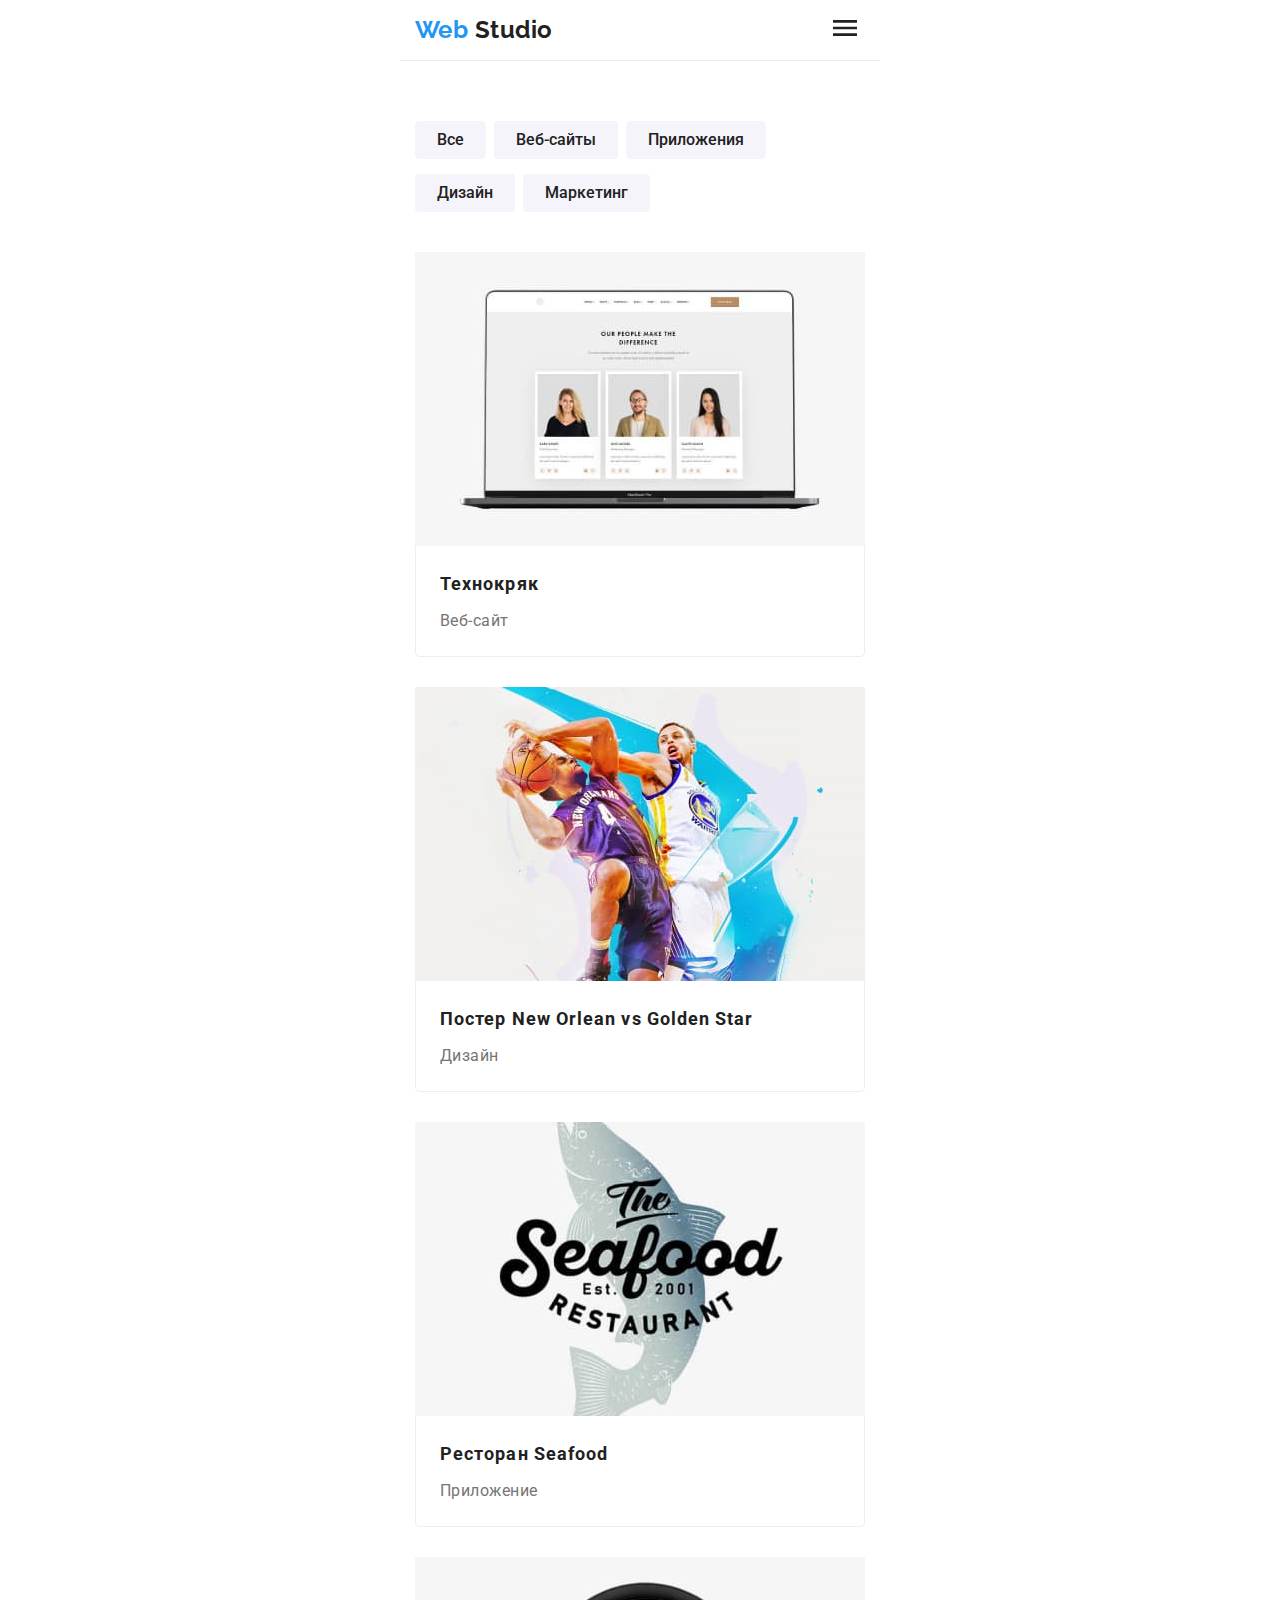
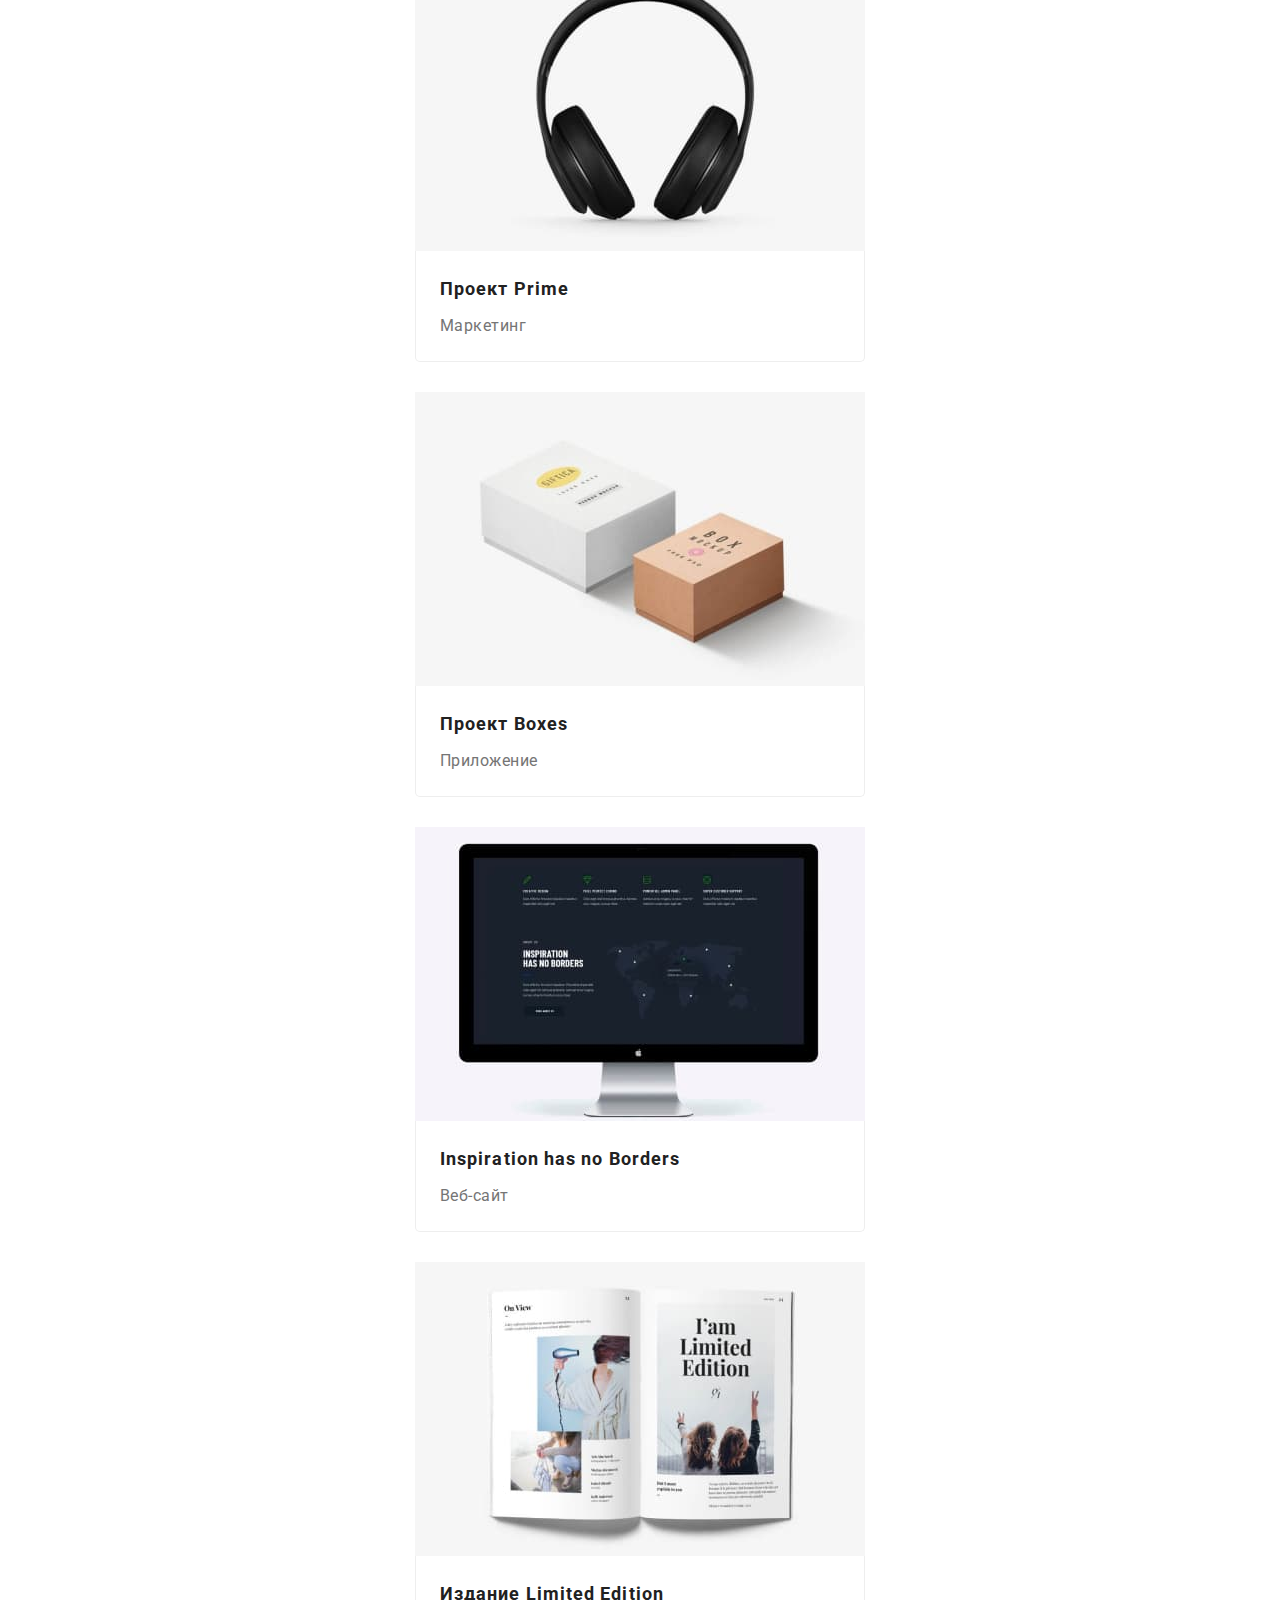
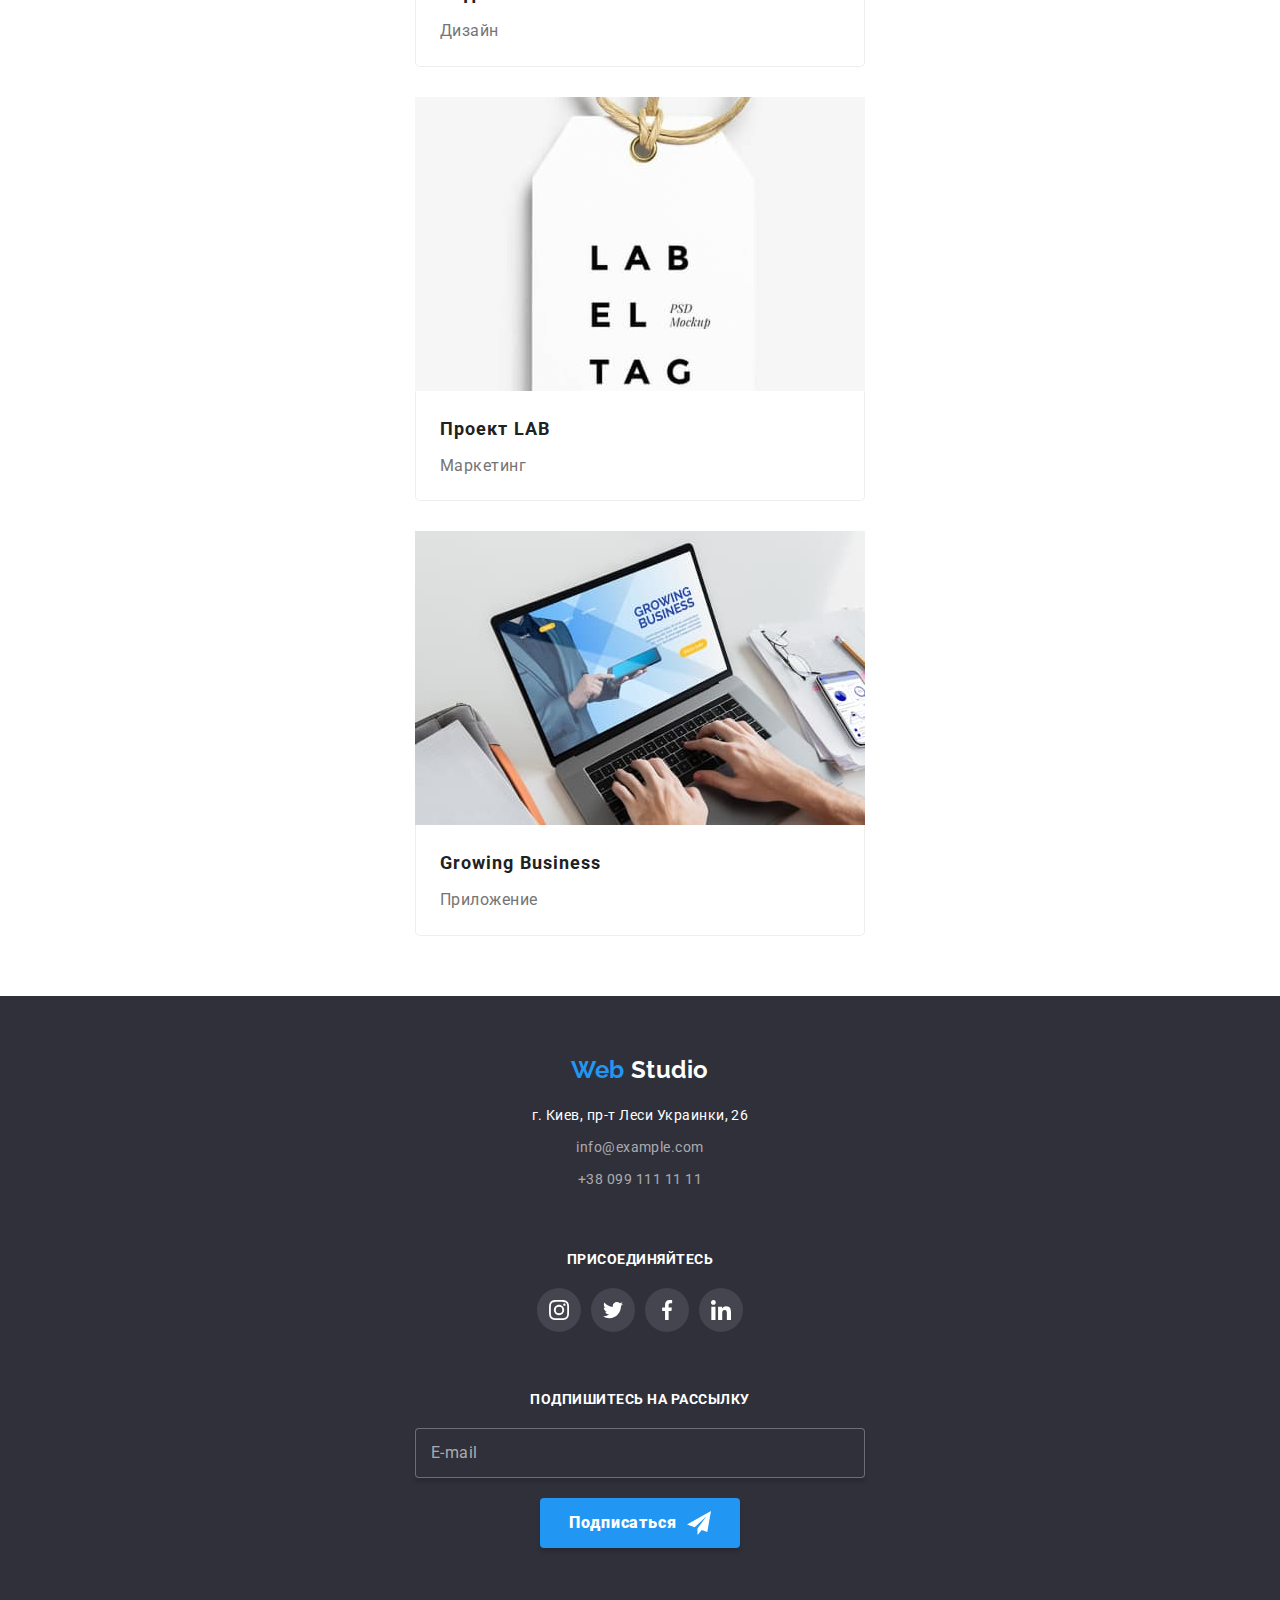
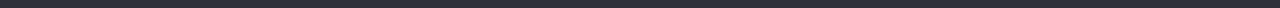
==== commit aa959112: "Добавляет стили для моб версии" ====
--- a/portfolio.html
+++ b/portfolio.html
@@ -102,10 +102,8 @@
               <a href="">
                 <div class="overlay">
                   <img
-                    src="./img/portfolio-img1.jpg"
+                    src="./img/portfolio/portfolio-img1.jpg"
                     alt="Первое фото портфолио"
-                    width="370"
-                    height="294"
                   />
                   <p class="project-description">
                     Технокряк это современная площадка распространения
@@ -124,10 +122,8 @@
               <a href="">
                 <div class="overlay">
                   <img
-                    src="./img/portfolio-img2.jpg"
+                    src="./img/portfolio/portfolio-img2.jpg"
                     alt="Второе фото портфолио"
-                    width="370"
-                    height="294"
                   />
                   <p class="project-description">
                     Технокряк это современная площадка распространения
@@ -148,10 +144,8 @@
               <a href="">
                 <div class="overlay">
                   <img
-                    src="./img/portfolio-img3.jpg"
+                    src="./img/portfolio/portfolio-img3.jpg"
                     alt="Третье фото портфолио"
-                    width="370"
-                    height="294"
                   />
                   <p class="project-description">
                     Технокряк это современная площадка распространения
@@ -170,10 +164,8 @@
               <a href="">
                 <div class="overlay">
                   <img
-                    src="./img/portfolio-img4.jpg"
+                    src="./img/portfolio/portfolio-img4.jpg"
                     alt="Четвертое фото портфолио"
-                    width="370"
-                    height="294"
                   />
                   <p class="project-description">
                     Технокряк это современная площадка распространения
@@ -192,10 +184,8 @@
               <a href="">
                 <div class="overlay">
                   <img
-                    src="./img/portfolio-img5.jpg"
+                    src="./img/portfolio/portfolio-img5.jpg"
                     alt="Пятое фото портфолио"
-                    width="370"
-                    height="294"
                   />
                   <p class="project-description">
                     Технокряк это современная площадка распространения
@@ -214,10 +204,8 @@
               <a href="">
                 <div class="overlay">
                   <img
-                    src="./img/portfolio-img6.jpg"
+                    src="./img/portfolio/portfolio-img6.jpg"
                     alt="Шестое фото портфолио"
-                    width="370"
-                    height="294"
                   />
                   <p class="project-description">
                     Технокряк это современная площадка распространения
@@ -236,10 +224,8 @@
               <a href="">
                 <div class="overlay">
                   <img
-                    src="./img/portfolio-img7.jpg"
+                    src="./img/portfolio/portfolio-img7.jpg"
                     alt="Седьмое фото портфолио"
-                    width="370"
-                    height="294"
                   />
                   <p class="project-description">
                     Технокряк это современная площадка распространения
@@ -258,10 +244,8 @@
               <a href="">
                 <div class="overlay">
                   <img
-                    src="./img/portfolio-img8.jpg"
+                    src="./img/portfolio/portfolio-img8.jpg"
                     alt="Восьмое фото портфолио"
-                    width="370"
-                    height="294"
                   />
                   <p class="project-description">
                     Технокряк это современная площадка распространения
@@ -280,10 +264,8 @@
               <a href="">
                 <div class="overlay">
                   <img
-                    src="./img/portfolio-img9.jpg"
+                    src="./img/portfolio/portfolio-img9.jpg"
                     alt="Девятое фото портфолио"
-                    width="370"
-                    height="294"
                   />
                   <p class="project-description">
                     Технокряк это современная площадка распространения
--- a/css/main.min.css
+++ b/css/main.min.css
@@ -1,2 +1,2 @@
-.visuallyhidden{position:absolute;overflow:hidden;clip:rect(0 0 0 0);height:1px;width:1px;margin:-1px;padding:0;border:0}.menu-button,.site-nav,.main-addr-list,.form-field-checkbox p,.features-list,.features-paragraph,.our-team-list,.social-networks,.clients-list,.follow-button{margin:0px;padding:0px}body{background-color:#fff;color:#212121;font-family:Roboto,sans-serif;letter-spacing:0.03em}ul{list-style:none}a{display:block;text-decoration:none;color:#212121}img{display:block;max-width:100%;height:auto}h2{text-align:center;font-weight:700;font-size:36px;line-height:1.17}button{cursor:pointer}footer{background-color:#2f303a}.container{max-width:480px;margin:0px auto;padding:0px 15px}.is-hidden{opacity:0;pointer-events:none}.current::after{content:'';display:block;margin-top:8px;height:4px;background-color:#2196f3;border-radius:2px}.header-links{position:relative;display:-webkit-box;display:-ms-flexbox;display:flex;-webkit-box-pack:justify;-ms-flex-pack:justify;justify-content:space-between;border-bottom:1px solid #ececec}.logo-primery,.logo-secondary{font-family:Raleway,sans-serif;font-weight:700}.logo-primery{display:inline-block;padding:16px 0px;font-size:24px;line-height:1.17}.logo-secondary{font-size:24px;line-height:1.17;color:#fff}.logo-web{color:#2196f3}.logo-margin{display:inline-block;margin-bottom:20px}.menu-button{background-color:transparent;border:none;outline:none}.menu-button>svg{fill:#212121}.menu-button>svg:hover>use:first-child{fill:#2196f3}@media screen and (min-width: 481px){.menu-button>svg:hover{fill:#2196f3}}.menu-button.is-open .icon-menu{display:none}.menu-button.is-open .icon-cross{display:block}.menu-button .icon-cross{display:none}.menu-button.is-open+.menu{display:block}.menu{position:absolute;left:0px;top:61px;display:none;width:100%;background-color:#fff}.site-nav{text-align:center}.site-nav>li{padding:0px;font-weight:500;font-size:18px;line-height:1.17;letter-spacing:0.02em}.site-nav>li:first-child>a{padding:60px 0px 20px}.site-nav>li:nth-child(2)>a{padding:20px 0px}.site-nav>li:last-child>a{padding:20px 0px 60px}.site-nav a{-webkit-transition:color 250ms cubic-bezier(0.4, 0, 0.2, 1);transition:color 250ms cubic-bezier(0.4, 0, 0.2, 1)}.site-nav a:hover,.site-nav a:focus{color:#2196f3}.site-nav>li a{display:inline-block}.site-nav .current{padding-bottom:0px;color:#2196f3}.main-addr{text-align:center}.main-addr a{color:#757575;font-style:normal;font-weight:500;font-size:18px;line-height:1.17;letter-spacing:0.02em;-webkit-transition:color 250ms cubic-bezier(0.4, 0, 0.2, 1);transition:color 250ms cubic-bezier(0.4, 0, 0.2, 1)}.main-addr a:hover,.main-addr a:focus{color:#2196f3}.main-addr svg{margin-right:10px;fill:#757575;-webkit-transition:fill 250ms cubic-bezier(0.4, 0, 0.2, 1);transition:fill 250ms cubic-bezier(0.4, 0, 0.2, 1)}.main-addr a:hover>svg,.main-addr a:focus>svg{color:#2196f3;fill:#2196f3}.main-addr-list>li:not(:last-child){margin-bottom:16px}.main-addr-list>li:last-child{margin-bottom:60px}.hero{display:-webkit-box;display:-ms-flexbox;display:flex;-webkit-box-pack:center;-ms-flex-pack:center;justify-content:center;-webkit-box-align:center;-ms-flex-align:center;align-items:center;max-width:480px;height:400px;margin:0px auto;background-image:-webkit-gradient(linear, left top, left bottom, from(rgba(47,48,58,0.8)), to(rgba(47,48,58,0.8))),url(../img/hero.jpg);background-image:linear-gradient(rgba(47,48,58,0.8), rgba(47,48,58,0.8)),url(../img/hero.jpg);color:#fff}.hero-container{display:-webkit-box;display:-ms-flexbox;display:flex;-webkit-box-orient:vertical;-webkit-box-direction:normal;-ms-flex-direction:column;flex-direction:column;-webkit-box-align:center;-ms-flex-align:center;align-items:center;padding:0px 45px}.hero-title{margin:0px 0px 30px;font-weight:900;font-size:26px;line-height:1.62;letter-spacing:0.06em;text-transform:uppercase;text-align:center}.hero-button{display:inline-block;min-width:200px;padding:10px 32px;border-style:none;background-color:#2196f3;border-radius:4px;color:#fff;font-weight:700;font-size:16px;line-height:1.87;letter-spacing:0.06em}body.modal-open{overflow:hidden}.backdrop{position:fixed;top:0;left:0;z-index:999;width:100%;height:100%;background:rgba(0,0,0,0.2);overflow-y:scroll;-webkit-transition:opacity 250ms cubic-bezier(0.4, 0, 0.2, 1);transition:opacity 250ms cubic-bezier(0.4, 0, 0.2, 1)}.modal{position:absolute;top:50%;left:50%;-webkit-transform:translate(-50%, -50%) scale(1);transform:translate(-50%, -50%) scale(1);background:#fff;-webkit-box-shadow:0px 2px 1px rgba(0,0,0,0.2),0px 1px 1px rgba(0,0,0,0.14),0px 1px 3px rgba(0,0,0,0.12);box-shadow:0px 2px 1px rgba(0,0,0,0.2),0px 1px 1px rgba(0,0,0,0.14),0px 1px 3px rgba(0,0,0,0.12);border-radius:4px;font-size:14px;line-height:1.14;letter-spacing:0.01em;color:#757575;-webkit-transition:-webkit-transform 250ms cubic-bezier(0.4, 0, 0.2, 1);transition:-webkit-transform 250ms cubic-bezier(0.4, 0, 0.2, 1);transition:transform 250ms cubic-bezier(0.4, 0, 0.2, 1);transition:transform 250ms cubic-bezier(0.4, 0, 0.2, 1), -webkit-transform 250ms cubic-bezier(0.4, 0, 0.2, 1)}.backdrop.is-hidden .modal{-webkit-transform:translate(-50%, -50%) scale(2);transform:translate(-50%, -50%) scale(2)}.submit-button-container{display:-webkit-box;display:-ms-flexbox;display:flex;-webkit-box-pack:center;-ms-flex-pack:center;justify-content:center}.submit-button-container>button{width:200px;height:50px;padding:0px;background-color:#2196f3;border-style:none;-webkit-box-shadow:0px 4px 4px rgba(0,0,0,0.15);box-shadow:0px 4px 4px rgba(0,0,0,0.15);border-radius:4px;font-weight:700;font-size:16px;line-height:1.87;letter-spacing:0.06em;color:#fff;-webkit-transition:background-color 250ms cubic-bezier(0.4, 0, 0.2, 1);transition:background-color 250ms cubic-bezier(0.4, 0, 0.2, 1)}.submit-button-container>button:hover,.submit-button-container>button:focus{background-color:#188ce8}.close{position:absolute;top:8px;right:8px;display:-webkit-box;display:-ms-flexbox;display:flex;-webkit-box-pack:center;-ms-flex-pack:center;justify-content:center;-webkit-box-align:center;-ms-flex-align:center;align-items:center;width:30px;height:30px;background-color:#fff;border:1px solid rgba(0,0,0,0.1);border-radius:50%;cursor:pointer}.close svg{-webkit-transition:fill 250ms cubic-bezier(0.4, 0, 0.2, 1);transition:fill 250ms cubic-bezier(0.4, 0, 0.2, 1)}.close:hover svg,.close:focus svg{fill:#2196f3}.modal-section{padding:40px}.modal-title{margin:0px 0px 30px;font-weight:700;font-size:20px;line-height:23px;text-align:center;letter-spacing:0.03em;color:#212121}.form-field,.form-field-textarea{position:relative;margin-bottom:28px}.form-field input[type='text'],.form-field-textarea input[type='text'],.form-field input[type='tel'],.form-field-textarea input[type='tel'],.form-field input[type='email'],.form-field-textarea input[type='email'],.form-field textarea,.form-field-textarea textarea{width:100%;padding:12px 42px;border:1px solid rgba(33,33,33,0.2);border-radius:4px;outline:none;-webkit-transition:border-color 250ms cubic-bezier(0.4, 0, 0.2, 1);transition:border-color 250ms cubic-bezier(0.4, 0, 0.2, 1)}.form-field textarea,.form-field-textarea textarea{padding:12px 16px;resize:none}.form-field label[for='name'],.form-field-textarea label[for='name'],.form-field label[for='tel'],.form-field-textarea label[for='tel'],.form-field label[for='email'],.form-field-textarea label[for='email']{position:absolute;top:50%;left:42px;-webkit-transform:translateY(-50%);transform:translateY(-50%);-webkit-transition:color 250ms cubic-bezier(0.4, 0, 0.2, 1),font-size 250ms cubic-bezier(0.4, 0, 0.2, 1),line-height 250ms cubic-bezier(0.4, 0, 0.2, 1),-webkit-transform 250ms cubic-bezier(0.4, 0, 0.2, 1);transition:color 250ms cubic-bezier(0.4, 0, 0.2, 1),font-size 250ms cubic-bezier(0.4, 0, 0.2, 1),line-height 250ms cubic-bezier(0.4, 0, 0.2, 1),-webkit-transform 250ms cubic-bezier(0.4, 0, 0.2, 1);transition:transform 250ms cubic-bezier(0.4, 0, 0.2, 1),color 250ms cubic-bezier(0.4, 0, 0.2, 1),font-size 250ms cubic-bezier(0.4, 0, 0.2, 1),line-height 250ms cubic-bezier(0.4, 0, 0.2, 1);transition:transform 250ms cubic-bezier(0.4, 0, 0.2, 1),color 250ms cubic-bezier(0.4, 0, 0.2, 1),font-size 250ms cubic-bezier(0.4, 0, 0.2, 1),line-height 250ms cubic-bezier(0.4, 0, 0.2, 1),-webkit-transform 250ms cubic-bezier(0.4, 0, 0.2, 1);cursor:text}.form-field svg,.form-field-textarea svg{position:absolute;top:50%;left:16px;-webkit-transform:translateY(-50%);transform:translateY(-50%);fill:#212121;-webkit-transition:fill 250ms cubic-bezier(0.4, 0, 0.2, 1);transition:fill 250ms cubic-bezier(0.4, 0, 0.2, 1)}.form-field,.form-field-textarea{position:relative;margin-bottom:28px}.form-field input[type='text'],.form-field-textarea input[type='text'],.form-field input[type='tel'],.form-field-textarea input[type='tel'],.form-field input[type='email'],.form-field-textarea input[type='email'],.form-field textarea,.form-field-textarea textarea{width:100%;padding:12px 42px;border:1px solid rgba(33,33,33,0.2);border-radius:4px;outline:none;-webkit-transition:border-color 250ms cubic-bezier(0.4, 0, 0.2, 1);transition:border-color 250ms cubic-bezier(0.4, 0, 0.2, 1)}.form-field input[type='text']:focus,.form-field-textarea input[type='text']:focus,.form-field input[type='tel']:focus,.form-field-textarea input[type='tel']:focus,.form-field input[type='email']:focus,.form-field-textarea input[type='email']:focus,.form-field textarea:focus,.form-field-textarea textarea:focus{border-color:#2196f3}.form-field textarea,.form-field-textarea textarea{padding:12px 16px;resize:none}.form-field label[for='name'],.form-field-textarea label[for='name'],.form-field label[for='tel'],.form-field-textarea label[for='tel'],.form-field label[for='email'],.form-field-textarea label[for='email']{position:absolute;top:50%;left:42px;-webkit-transform:translateY(-50%);transform:translateY(-50%);-webkit-transition:color 250ms cubic-bezier(0.4, 0, 0.2, 1),font-size 250ms cubic-bezier(0.4, 0, 0.2, 1),line-height 250ms cubic-bezier(0.4, 0, 0.2, 1),-webkit-transform 250ms cubic-bezier(0.4, 0, 0.2, 1);transition:color 250ms cubic-bezier(0.4, 0, 0.2, 1),font-size 250ms cubic-bezier(0.4, 0, 0.2, 1),line-height 250ms cubic-bezier(0.4, 0, 0.2, 1),-webkit-transform 250ms cubic-bezier(0.4, 0, 0.2, 1);transition:transform 250ms cubic-bezier(0.4, 0, 0.2, 1),color 250ms cubic-bezier(0.4, 0, 0.2, 1),font-size 250ms cubic-bezier(0.4, 0, 0.2, 1),line-height 250ms cubic-bezier(0.4, 0, 0.2, 1);transition:transform 250ms cubic-bezier(0.4, 0, 0.2, 1),color 250ms cubic-bezier(0.4, 0, 0.2, 1),font-size 250ms cubic-bezier(0.4, 0, 0.2, 1),line-height 250ms cubic-bezier(0.4, 0, 0.2, 1),-webkit-transform 250ms cubic-bezier(0.4, 0, 0.2, 1);cursor:text}.form-field svg,.form-field-textarea svg{position:absolute;top:50%;left:16px;-webkit-transform:translateY(-50%);transform:translateY(-50%);fill:#212121;-webkit-transition:fill 250ms cubic-bezier(0.4, 0, 0.2, 1);transition:fill 250ms cubic-bezier(0.4, 0, 0.2, 1)}.form-field input:focus+label,.form-field-textarea input:focus+label,.form-field input:not(:placeholder-shown)+label,.form-field-textarea input:not(:placeholder-shown)+label{-webkit-transform:translate(-26px, -40px);transform:translate(-26px, -40px);font-size:12px;line-height:1.17;color:#2196f3;cursor:default}.form-field input:focus ~ svg,.form-field-textarea input:focus ~ svg,.form-field input:not(:placeholder-shown) ~ svg,.form-field-textarea input:not(:placeholder-shown) ~ svg{fill:#2196f3}.form-field-textarea{margin-bottom:20px}.form-field-textarea label{position:absolute;top:10px;left:16px;-webkit-transform:translateY(0px);transform:translateY(0px);-webkit-transition:-webkit-transform 250ms cubic-bezier(0.4, 0, 0.2, 1);transition:-webkit-transform 250ms cubic-bezier(0.4, 0, 0.2, 1);transition:transform 250ms cubic-bezier(0.4, 0, 0.2, 1);transition:transform 250ms cubic-bezier(0.4, 0, 0.2, 1), -webkit-transform 250ms cubic-bezier(0.4, 0, 0.2, 1);cursor:text}.form-field textarea:focus+label,.form-field-textarea textarea:focus+label,.form-field textarea:not(:placeholder-shown)+label,.form-field-textarea textarea:not(:placeholder-shown)+label{-webkit-transform:translateY(-30px);transform:translateY(-30px);font-size:12px;line-height:1.17;color:#2196f3;cursor:default}.form-field.form-field-checkbox label[for='policy'],.form-field-checkbox.form-field-textarea label[for='policy']{-webkit-transform:translate(0px, 0px);transform:translate(0px, 0px);display:-webkit-box;display:-ms-flexbox;display:flex;-webkit-box-align:center;-ms-flex-align:center;align-items:center;font-size:14px;line-height:1.71;letter-spacing:0.03em;color:#757575}.form-field-checkbox a{display:inline;text-decoration:underline;color:#2196f3}.form-field-checkbox span{width:15px;height:15px;margin-right:8px;border:2px solid black;border-radius:2px}.form-field-checkbox input:checked+label>span{background-color:#2196f3;background-image:url(../img/icon-check.svg);background-size:contain;background-origin:border-box;border-color:transparent}.features{padding:60px 0px}.features-title-h3{margin:0px 0px 10px;font-weight:700;font-size:14px;line-height:1.14;text-transform:uppercase}.features-blok{display:-webkit-box;display:-ms-flexbox;display:flex;-webkit-box-pack:center;-ms-flex-pack:center;justify-content:center;-webkit-box-align:center;-ms-flex-align:center;align-items:center;height:120px;margin-bottom:30px;background:#f5f4fa;border-radius:4px}.features-paragraph{margin-bottom:30px;color:#757575;font-size:14px;line-height:1.71}.our-work{padding:60px 0px;display:none}.our-team{margin:0px;padding:60px 0px;background:#f5f4fa}.our-team .our-team-position{color:#757575;font-weight:400}.our-team p{font-weight:500;font-size:16px;line-height:1.19;text-align:center}.our-team-title{margin:0px 0px 30px;padding:0px;font-size:28px;line-height:1.18}.our-team-list>li{padding-bottom:24px;background-color:#fff;-webkit-box-shadow:0px 2px 1px rgba(0,0,0,0.2),0px 1px 1px rgba(0,0,0,0.14),0px 1px 3px rgba(0,0,0,0.12);box-shadow:0px 2px 1px rgba(0,0,0,0.2),0px 1px 1px rgba(0,0,0,0.14),0px 1px 3px rgba(0,0,0,0.12);border-radius:4px;overflow:hidden}.our-team-list>li:not(:last-child){margin-bottom:30px}.our-team-foto{margin-bottom:30px}.our-team-name{margin:0px 0px 10px}.our-team-position{margin:0px 0px 16px}.social-networks{display:-webkit-box;display:-ms-flexbox;display:flex;-webkit-box-pack:center;-ms-flex-pack:center;justify-content:center}.social-networks svg{fill:#afb1b8;-webkit-transition:fill 250ms cubic-bezier(0.4, 0, 0.2, 1);transition:fill 250ms cubic-bezier(0.4, 0, 0.2, 1)}.social-networks a{-webkit-transition:background 250ms cubic-bezier(0.4, 0, 0.2, 1);transition:background 250ms cubic-bezier(0.4, 0, 0.2, 1)}.social-networks a:hover,.social-networks a:focus{background:#2196f3}.social-networks-container{display:-webkit-box;display:-ms-flexbox;display:flex;-webkit-box-pack:center;-ms-flex-pack:center;justify-content:center}.social-networks-container li{margin-right:10px}.social-networks-container a{display:-webkit-box;display:-ms-flexbox;display:flex;-webkit-box-pack:center;-ms-flex-pack:center;justify-content:center;-webkit-box-align:center;-ms-flex-align:center;align-items:center;width:44px;height:44px;background:#fff;border-radius:50%}.social-networks a:hover>svg,.social-networks a:focus>svg{fill:#fff}.clients{margin:0px;padding:60px 0px}.clients-title{margin:0px 0px 30px;font-size:28px;line-height:1.18}.clients-list{display:-webkit-box;display:-ms-flexbox;display:flex;-ms-flex-wrap:wrap;flex-wrap:wrap;margin:-15px}.clients-list li{margin:15px;width:calc((100% - 4 * 15px) / 2)}.clients-list a{display:-webkit-box;display:-ms-flexbox;display:flex;-webkit-box-pack:center;-ms-flex-pack:center;justify-content:center;-webkit-box-align:center;-ms-flex-align:center;align-items:center;height:90px;border:1px solid #afb1b8;border-radius:4px;-webkit-transition:border 250ms cubic-bezier(0.4, 0, 0.2, 1);transition:border 250ms cubic-bezier(0.4, 0, 0.2, 1)}.clients-list a:hover,.clients-list a:focus{border:1px solid #2196f3}.clients-list svg{fill:#afb1b8;-webkit-transition:fill 250ms cubic-bezier(0.4, 0, 0.2, 1);transition:fill 250ms cubic-bezier(0.4, 0, 0.2, 1)}.clients-list a:hover>svg,.clients-list a:focus>svg{fill:#2196f3}.footer-container{padding:60px 0px;text-align:center}.footer-container>div:not(:last-child){margin-bottom:60px}.follow-title{margin:0px 0px 20px;color:#fff;font-weight:700;font-size:14px;line-height:1.14;text-transform:uppercase}.follow-container{position:relative;display:-webkit-box;display:-ms-flexbox;display:flex;-webkit-box-orient:vertical;-webkit-box-direction:normal;-ms-flex-direction:column;flex-direction:column;-webkit-box-align:center;-ms-flex-align:center;align-items:center}.follow-container label{position:absolute;left:16px;top:15px;font-size:16px;line-height:1.25;letter-spacing:0.03em;color:rgba(255,255,255,0.6);cursor:text;-webkit-transition:color 250ms cubic-bezier(0.4, 0, 0.2, 1),-webkit-transform 250ms cubic-bezier(0.4, 0, 0.2, 1);transition:color 250ms cubic-bezier(0.4, 0, 0.2, 1),-webkit-transform 250ms cubic-bezier(0.4, 0, 0.2, 1);transition:transform 250ms cubic-bezier(0.4, 0, 0.2, 1),color 250ms cubic-bezier(0.4, 0, 0.2, 1);transition:transform 250ms cubic-bezier(0.4, 0, 0.2, 1),color 250ms cubic-bezier(0.4, 0, 0.2, 1),-webkit-transform 250ms cubic-bezier(0.4, 0, 0.2, 1)}.follow-container input{width:100%;margin-bottom:20px;-webkit-transition:border-color 250ms cubic-bezier(0.4, 0, 0.2, 1);transition:border-color 250ms cubic-bezier(0.4, 0, 0.2, 1)}.follow-container input:focus{border-color:#2196f3;outline:none}.follow-container input:focus+label,.follow-container input:not(:placeholder-shown)+label{-webkit-transform:translateY(-35px);transform:translateY(-35px);color:#2196f3;cursor:default}.enter-e-mail{display:block;padding:9px 0px 9px 16px;background:#2f303a;border:1px solid rgba(255,255,255,0.3);-webkit-box-shadow:0px 4px 4px rgba(0,0,0,0.15);box-shadow:0px 4px 4px rgba(0,0,0,0.15);border-radius:4px;font-weight:400;font-size:16px;line-height:1.87;color:#fff}.follow-button{display:-webkit-box;display:-ms-flexbox;display:flex;-webkit-box-pack:center;-ms-flex-pack:center;justify-content:center;-webkit-box-align:center;-ms-flex-align:center;align-items:center;width:200px;height:50px;-webkit-box-shadow:0px 4px 4px rgba(0,0,0,0.15);box-shadow:0px 4px 4px rgba(0,0,0,0.15);border-radius:4px;border-width:0px;background-color:#2196f3;color:#fff;font-weight:900;font-size:16px;line-height:1.87;letter-spacing:0.06em}.follow-button-text{margin-right:10px}.social-networks-links{display:-webkit-box;display:-ms-flexbox;display:flex}.social-networks-links svg{fill:#fff}.social-networks-links a{display:-webkit-box;display:-ms-flexbox;display:flex;-webkit-box-pack:center;-ms-flex-pack:center;justify-content:center;-webkit-box-align:center;-ms-flex-align:center;align-items:center;width:44px;height:44px;background:rgba(255,255,255,0.1);border-radius:50%;-webkit-transition:background 250ms cubic-bezier(0.4, 0, 0.2, 1);transition:background 250ms cubic-bezier(0.4, 0, 0.2, 1)}.social-networks-links li:not(:last-child){margin-right:10px}.footer-address>a{font-style:normal;font-size:14px;line-height:1.71;color:rgba(255,255,255,0.6)}.footer-address>a:not(:last-child){margin-bottom:8px}.footer-address>.addr-map{color:#fff}
+.visuallyhidden{position:absolute;overflow:hidden;clip:rect(0 0 0 0);height:1px;width:1px;margin:-1px;padding:0;border:0}.menu-button,.site-nav,.main-addr-list,.form-field-checkbox p,.features-list,.features-paragraph,.our-team-list,.social-networks,.clients-list,.projects-list,.project-type,.button-list,.follow-button{margin:0px;padding:0px}body{background-color:#fff;color:#212121;font-family:Roboto,sans-serif;letter-spacing:0.03em}ul{list-style:none}a{display:block;text-decoration:none;color:#212121}img{display:block;max-width:100%;height:auto}h2{text-align:center;font-weight:700;font-size:36px;line-height:1.17}button{cursor:pointer}footer{background-color:#2f303a}.container{max-width:480px;margin:0px auto;padding:0px 15px}.is-hidden{opacity:0;pointer-events:none}.current::after{content:'';display:block;margin-top:8px;height:4px;background-color:#2196f3;border-radius:2px}.header-links{position:relative;display:-webkit-box;display:-ms-flexbox;display:flex;-webkit-box-pack:justify;-ms-flex-pack:justify;justify-content:space-between;border-bottom:1px solid #ececec}.logo-primery,.logo-secondary{font-family:Raleway,sans-serif;font-weight:700}.logo-primery{display:inline-block;padding:16px 0px;font-size:24px;line-height:1.17}.logo-secondary{font-size:24px;line-height:1.17;color:#fff}.logo-web{color:#2196f3}.logo-margin{display:inline-block;margin-bottom:20px}.menu-button{background-color:transparent;border:none;outline:none}.menu-button>svg{fill:#212121}.menu-button>svg:hover>use:first-child{fill:#2196f3}@media screen and (min-width: 481px){.menu-button>svg:hover{fill:#2196f3}}.menu-button.is-open .icon-menu{display:none}.menu-button.is-open .icon-cross{display:block}.menu-button .icon-cross{display:none}.menu-button.is-open+.menu{display:block}.menu{position:absolute;left:0px;top:61px;z-index:999;display:none;width:100%;background-color:#fff}.site-nav{text-align:center}.site-nav>li{padding:0px;font-weight:500;font-size:18px;line-height:1.17;letter-spacing:0.02em}.site-nav>li:first-child>a{padding:60px 0px 20px}.site-nav>li:nth-child(2)>a{padding:20px 0px}.site-nav>li:last-child>a{padding:20px 0px 60px}.site-nav a{-webkit-transition:color 250ms cubic-bezier(0.4, 0, 0.2, 1);transition:color 250ms cubic-bezier(0.4, 0, 0.2, 1)}.site-nav a:hover,.site-nav a:focus{color:#2196f3}.site-nav>li a{display:inline-block}.site-nav .current{padding-bottom:0px;color:#2196f3}.main-addr{text-align:center}.main-addr a{color:#757575;font-style:normal;font-weight:500;font-size:18px;line-height:1.17;letter-spacing:0.02em;-webkit-transition:color 250ms cubic-bezier(0.4, 0, 0.2, 1);transition:color 250ms cubic-bezier(0.4, 0, 0.2, 1)}.main-addr a:hover,.main-addr a:focus{color:#2196f3}.main-addr svg{margin-right:10px;fill:#757575;-webkit-transition:fill 250ms cubic-bezier(0.4, 0, 0.2, 1);transition:fill 250ms cubic-bezier(0.4, 0, 0.2, 1)}.main-addr a:hover>svg,.main-addr a:focus>svg{color:#2196f3;fill:#2196f3}.main-addr-list>li:not(:last-child){margin-bottom:16px}.main-addr-list>li:last-child{margin-bottom:60px}.hero{display:-webkit-box;display:-ms-flexbox;display:flex;-webkit-box-pack:center;-ms-flex-pack:center;justify-content:center;-webkit-box-align:center;-ms-flex-align:center;align-items:center;max-width:480px;height:400px;margin:0px auto;background-image:-webkit-gradient(linear, left top, left bottom, from(rgba(47,48,58,0.8)), to(rgba(47,48,58,0.8))),url(../img/hero/hero-480.jpg);background-image:linear-gradient(rgba(47,48,58,0.8), rgba(47,48,58,0.8)),url(../img/hero/hero-480.jpg);color:#fff}.hero-container{display:-webkit-box;display:-ms-flexbox;display:flex;-webkit-box-orient:vertical;-webkit-box-direction:normal;-ms-flex-direction:column;flex-direction:column;-webkit-box-align:center;-ms-flex-align:center;align-items:center;padding:0px 45px}.hero-title{margin:0px 0px 30px;font-weight:900;font-size:26px;line-height:1.62;letter-spacing:0.06em;text-transform:uppercase;text-align:center}.hero-button{display:inline-block;min-width:200px;padding:10px 32px;border-style:none;background-color:#2196f3;border-radius:4px;color:#fff;font-weight:700;font-size:16px;line-height:1.87;letter-spacing:0.06em}body.modal-open{overflow:hidden}.backdrop{position:fixed;top:0;left:0;z-index:999;width:100%;height:100%;background:rgba(0,0,0,0.2);overflow-y:scroll;-webkit-transition:opacity 250ms cubic-bezier(0.4, 0, 0.2, 1);transition:opacity 250ms cubic-bezier(0.4, 0, 0.2, 1)}.modal{position:absolute;top:50%;left:50%;-webkit-transform:translate(-50%, -50%) scale(1);transform:translate(-50%, -50%) scale(1);width:calc(100% - 30px);max-width:450px;background:#fff;-webkit-box-shadow:0px 2px 1px rgba(0,0,0,0.2),0px 1px 1px rgba(0,0,0,0.14),0px 1px 3px rgba(0,0,0,0.12);box-shadow:0px 2px 1px rgba(0,0,0,0.2),0px 1px 1px rgba(0,0,0,0.14),0px 1px 3px rgba(0,0,0,0.12);border-radius:4px;font-size:14px;line-height:1.14;letter-spacing:0.01em;color:#757575;-webkit-transition:-webkit-transform 250ms cubic-bezier(0.4, 0, 0.2, 1);transition:-webkit-transform 250ms cubic-bezier(0.4, 0, 0.2, 1);transition:transform 250ms cubic-bezier(0.4, 0, 0.2, 1);transition:transform 250ms cubic-bezier(0.4, 0, 0.2, 1), -webkit-transform 250ms cubic-bezier(0.4, 0, 0.2, 1)}.backdrop.is-hidden .modal{-webkit-transform:translate(-50%, -50%) scale(2);transform:translate(-50%, -50%) scale(2)}.submit-button-container{display:-webkit-box;display:-ms-flexbox;display:flex;-webkit-box-pack:center;-ms-flex-pack:center;justify-content:center}.submit-button-container>button{min-width:200px;height:50px;padding:0px;background-color:#2196f3;border-style:none;-webkit-box-shadow:0px 4px 4px rgba(0,0,0,0.15);box-shadow:0px 4px 4px rgba(0,0,0,0.15);border-radius:4px;font-weight:700;font-size:16px;line-height:1.87;letter-spacing:0.06em;color:#fff;-webkit-transition:background-color 250ms cubic-bezier(0.4, 0, 0.2, 1);transition:background-color 250ms cubic-bezier(0.4, 0, 0.2, 1)}.submit-button-container>button:hover,.submit-button-container>button:focus{background-color:#188ce8}.close{position:absolute;top:8px;right:8px;display:-webkit-box;display:-ms-flexbox;display:flex;-webkit-box-pack:center;-ms-flex-pack:center;justify-content:center;-webkit-box-align:center;-ms-flex-align:center;align-items:center;width:30px;height:30px;background-color:#fff;border:1px solid rgba(0,0,0,0.1);border-radius:50%;cursor:pointer}.close svg{-webkit-transition:fill 250ms cubic-bezier(0.4, 0, 0.2, 1);transition:fill 250ms cubic-bezier(0.4, 0, 0.2, 1)}.close:hover svg,.close:focus svg{fill:#2196f3}.modal-section{padding:40px}.modal-title{margin:0px 0px 30px;font-weight:700;font-size:20px;line-height:30px;text-align:center;letter-spacing:0.03em;color:#212121}.form-field,.form-field-textarea{position:relative;margin-bottom:28px}.form-field input[type='text'],.form-field-textarea input[type='text'],.form-field input[type='tel'],.form-field-textarea input[type='tel'],.form-field input[type='email'],.form-field-textarea input[type='email'],.form-field textarea,.form-field-textarea textarea{width:100%;padding:12px 42px;border:1px solid rgba(33,33,33,0.2);border-radius:4px;outline:none;-webkit-transition:border-color 250ms cubic-bezier(0.4, 0, 0.2, 1);transition:border-color 250ms cubic-bezier(0.4, 0, 0.2, 1)}.form-field textarea,.form-field-textarea textarea{padding:12px 16px;resize:none}.form-field label[for='name'],.form-field-textarea label[for='name'],.form-field label[for='tel'],.form-field-textarea label[for='tel'],.form-field label[for='email'],.form-field-textarea label[for='email']{position:absolute;top:50%;left:42px;-webkit-transform:translateY(-50%);transform:translateY(-50%);-webkit-transition:color 250ms cubic-bezier(0.4, 0, 0.2, 1),font-size 250ms cubic-bezier(0.4, 0, 0.2, 1),line-height 250ms cubic-bezier(0.4, 0, 0.2, 1),-webkit-transform 250ms cubic-bezier(0.4, 0, 0.2, 1);transition:color 250ms cubic-bezier(0.4, 0, 0.2, 1),font-size 250ms cubic-bezier(0.4, 0, 0.2, 1),line-height 250ms cubic-bezier(0.4, 0, 0.2, 1),-webkit-transform 250ms cubic-bezier(0.4, 0, 0.2, 1);transition:transform 250ms cubic-bezier(0.4, 0, 0.2, 1),color 250ms cubic-bezier(0.4, 0, 0.2, 1),font-size 250ms cubic-bezier(0.4, 0, 0.2, 1),line-height 250ms cubic-bezier(0.4, 0, 0.2, 1);transition:transform 250ms cubic-bezier(0.4, 0, 0.2, 1),color 250ms cubic-bezier(0.4, 0, 0.2, 1),font-size 250ms cubic-bezier(0.4, 0, 0.2, 1),line-height 250ms cubic-bezier(0.4, 0, 0.2, 1),-webkit-transform 250ms cubic-bezier(0.4, 0, 0.2, 1);cursor:text}.form-field svg,.form-field-textarea svg{position:absolute;top:50%;left:16px;-webkit-transform:translateY(-50%);transform:translateY(-50%);fill:#212121;-webkit-transition:fill 250ms cubic-bezier(0.4, 0, 0.2, 1);transition:fill 250ms cubic-bezier(0.4, 0, 0.2, 1)}.form-field,.form-field-textarea{position:relative;margin-bottom:28px}.form-field input[type='text'],.form-field-textarea input[type='text'],.form-field input[type='tel'],.form-field-textarea input[type='tel'],.form-field input[type='email'],.form-field-textarea input[type='email'],.form-field textarea,.form-field-textarea textarea{width:100%;padding:12px 42px;border:1px solid rgba(33,33,33,0.2);border-radius:4px;outline:none;-webkit-transition:border-color 250ms cubic-bezier(0.4, 0, 0.2, 1);transition:border-color 250ms cubic-bezier(0.4, 0, 0.2, 1)}.form-field input[type='text']:focus,.form-field-textarea input[type='text']:focus,.form-field input[type='tel']:focus,.form-field-textarea input[type='tel']:focus,.form-field input[type='email']:focus,.form-field-textarea input[type='email']:focus,.form-field textarea:focus,.form-field-textarea textarea:focus{border-color:#2196f3}.form-field textarea,.form-field-textarea textarea{padding:12px 16px;resize:none}.form-field label[for='name'],.form-field-textarea label[for='name'],.form-field label[for='tel'],.form-field-textarea label[for='tel'],.form-field label[for='email'],.form-field-textarea label[for='email']{position:absolute;top:50%;left:42px;-webkit-transform:translateY(-50%);transform:translateY(-50%);-webkit-transition:color 250ms cubic-bezier(0.4, 0, 0.2, 1),font-size 250ms cubic-bezier(0.4, 0, 0.2, 1),line-height 250ms cubic-bezier(0.4, 0, 0.2, 1),-webkit-transform 250ms cubic-bezier(0.4, 0, 0.2, 1);transition:color 250ms cubic-bezier(0.4, 0, 0.2, 1),font-size 250ms cubic-bezier(0.4, 0, 0.2, 1),line-height 250ms cubic-bezier(0.4, 0, 0.2, 1),-webkit-transform 250ms cubic-bezier(0.4, 0, 0.2, 1);transition:transform 250ms cubic-bezier(0.4, 0, 0.2, 1),color 250ms cubic-bezier(0.4, 0, 0.2, 1),font-size 250ms cubic-bezier(0.4, 0, 0.2, 1),line-height 250ms cubic-bezier(0.4, 0, 0.2, 1);transition:transform 250ms cubic-bezier(0.4, 0, 0.2, 1),color 250ms cubic-bezier(0.4, 0, 0.2, 1),font-size 250ms cubic-bezier(0.4, 0, 0.2, 1),line-height 250ms cubic-bezier(0.4, 0, 0.2, 1),-webkit-transform 250ms cubic-bezier(0.4, 0, 0.2, 1);cursor:text}.form-field svg,.form-field-textarea svg{position:absolute;top:50%;left:16px;-webkit-transform:translateY(-50%);transform:translateY(-50%);fill:#212121;-webkit-transition:fill 250ms cubic-bezier(0.4, 0, 0.2, 1);transition:fill 250ms cubic-bezier(0.4, 0, 0.2, 1)}.form-field input:focus+label,.form-field-textarea input:focus+label,.form-field input:not(:placeholder-shown)+label,.form-field-textarea input:not(:placeholder-shown)+label{-webkit-transform:translate(-26px, -40px);transform:translate(-26px, -40px);font-size:12px;line-height:1.17;color:#2196f3;cursor:default}.form-field input:focus ~ svg,.form-field-textarea input:focus ~ svg,.form-field input:not(:placeholder-shown) ~ svg,.form-field-textarea input:not(:placeholder-shown) ~ svg{fill:#2196f3}.form-field-textarea{margin-bottom:20px}.form-field-textarea label{position:absolute;top:10px;left:16px;-webkit-transform:translateY(0px);transform:translateY(0px);-webkit-transition:-webkit-transform 250ms cubic-bezier(0.4, 0, 0.2, 1);transition:-webkit-transform 250ms cubic-bezier(0.4, 0, 0.2, 1);transition:transform 250ms cubic-bezier(0.4, 0, 0.2, 1);transition:transform 250ms cubic-bezier(0.4, 0, 0.2, 1), -webkit-transform 250ms cubic-bezier(0.4, 0, 0.2, 1);cursor:text}.form-field textarea:focus+label,.form-field-textarea textarea:focus+label,.form-field textarea:not(:placeholder-shown)+label,.form-field-textarea textarea:not(:placeholder-shown)+label{-webkit-transform:translateY(-30px);transform:translateY(-30px);font-size:12px;line-height:1.17;color:#2196f3;cursor:default}.form-field.form-field-checkbox label[for='policy'],.form-field-checkbox.form-field-textarea label[for='policy']{-webkit-transform:translate(0px, 0px);transform:translate(0px, 0px);display:-webkit-box;display:-ms-flexbox;display:flex;-webkit-box-align:center;-ms-flex-align:center;align-items:center;font-size:14px;line-height:1.71;letter-spacing:0.03em;color:#757575}.form-field-checkbox a{display:inline;text-decoration:underline;color:#2196f3}.form-field-checkbox span{width:15px;height:15px;margin-right:8px;border:2px solid black;border-radius:2px}.form-field-checkbox input:checked+label>span{background-color:#2196f3;background-image:url(../img/icon-check.svg);background-size:contain;background-origin:border-box;border-color:transparent}.features{padding:60px 0px}.features-title-h3{margin:0px 0px 10px;font-weight:700;font-size:14px;line-height:1.14;text-transform:uppercase}.features-blok{display:-webkit-box;display:-ms-flexbox;display:flex;-webkit-box-pack:center;-ms-flex-pack:center;justify-content:center;-webkit-box-align:center;-ms-flex-align:center;align-items:center;height:120px;margin-bottom:30px;background:#f5f4fa;border-radius:4px}.features-paragraph{margin-bottom:30px;color:#757575;font-size:14px;line-height:1.71}.our-work{padding:60px 0px;display:none}.our-team{margin:0px;padding:60px 0px;background:#f5f4fa}.our-team .our-team-position{color:#757575;font-weight:400}.our-team p{font-weight:500;font-size:16px;line-height:1.19;text-align:center}.our-team-title{margin:0px 0px 30px;padding:0px;font-size:28px;line-height:1.18}.our-team-list>li{padding-bottom:24px;background-color:#fff;-webkit-box-shadow:0px 2px 1px rgba(0,0,0,0.2),0px 1px 1px rgba(0,0,0,0.14),0px 1px 3px rgba(0,0,0,0.12);box-shadow:0px 2px 1px rgba(0,0,0,0.2),0px 1px 1px rgba(0,0,0,0.14),0px 1px 3px rgba(0,0,0,0.12);border-radius:4px;overflow:hidden}.our-team-list>li:not(:last-child){margin-bottom:30px}.our-team-foto{margin-bottom:30px}.our-team-name{margin:0px 0px 10px}.our-team-position{margin:0px 0px 16px}.social-networks{display:-webkit-box;display:-ms-flexbox;display:flex;-webkit-box-pack:center;-ms-flex-pack:center;justify-content:center}.social-networks svg{fill:#afb1b8;-webkit-transition:fill 250ms cubic-bezier(0.4, 0, 0.2, 1);transition:fill 250ms cubic-bezier(0.4, 0, 0.2, 1)}.social-networks a{-webkit-transition:background 250ms cubic-bezier(0.4, 0, 0.2, 1);transition:background 250ms cubic-bezier(0.4, 0, 0.2, 1)}.social-networks a:hover,.social-networks a:focus{background:#2196f3}.social-networks-container{display:-webkit-box;display:-ms-flexbox;display:flex;-webkit-box-pack:center;-ms-flex-pack:center;justify-content:center}.social-networks-container li{margin-right:10px}.social-networks-container a{display:-webkit-box;display:-ms-flexbox;display:flex;-webkit-box-pack:center;-ms-flex-pack:center;justify-content:center;-webkit-box-align:center;-ms-flex-align:center;align-items:center;width:44px;height:44px;background:#fff;border-radius:50%}.social-networks a:hover>svg,.social-networks a:focus>svg{fill:#fff}.clients{margin:0px;padding:60px 0px}.clients-title{margin:0px 0px 30px;font-size:28px;line-height:1.18}.clients-list{display:-webkit-box;display:-ms-flexbox;display:flex;-ms-flex-wrap:wrap;flex-wrap:wrap;margin:-15px}.clients-list li{margin:15px;width:calc((100% - 4 * 15px) / 2)}.clients-list a{display:-webkit-box;display:-ms-flexbox;display:flex;-webkit-box-pack:center;-ms-flex-pack:center;justify-content:center;-webkit-box-align:center;-ms-flex-align:center;align-items:center;height:90px;border:1px solid #afb1b8;border-radius:4px;-webkit-transition:border 250ms cubic-bezier(0.4, 0, 0.2, 1);transition:border 250ms cubic-bezier(0.4, 0, 0.2, 1)}.clients-list a:hover,.clients-list a:focus{border:1px solid #2196f3}.clients-list svg{fill:#afb1b8;-webkit-transition:fill 250ms cubic-bezier(0.4, 0, 0.2, 1);transition:fill 250ms cubic-bezier(0.4, 0, 0.2, 1)}.clients-list a:hover>svg,.clients-list a:focus>svg{fill:#2196f3}.main-portofolio{padding:60px 0px}.projects-list{display:-webkit-box;display:-ms-flexbox;display:flex;-ms-flex-wrap:wrap;flex-wrap:wrap}.projects-list-item{display:-webkit-box;display:-ms-flexbox;display:flex;-webkit-transition:all 250ms cubic-bezier(0.4, 0, 0.2, 1);transition:all 250ms cubic-bezier(0.4, 0, 0.2, 1)}.projects-list-item:hover,.projects-list-item:focus{-webkit-box-shadow:1px 4px 6px rgba(0,0,0,0.16),0px 4px 4px rgba(0,0,0,0.06),0px 1px 1px rgba(0,0,0,0.12);box-shadow:1px 4px 6px rgba(0,0,0,0.16),0px 4px 4px rgba(0,0,0,0.06),0px 1px 1px rgba(0,0,0,0.12);border-bottom-right-radius:5px;border-bottom-left-radius:5px}.projects-list-item:not(:last-child){margin-bottom:30px}.projects-list-content{padding:20px 24px;border:1px solid #eeeeee;border-bottom-right-radius:5px;border-bottom-left-radius:5px;border-top:none}.project-title{margin:0px 0px 4px;font-weight:700;font-size:18px;line-height:2;letter-spacing:0.06em}.project-type{color:#757575;font-weight:400;font-size:16px;line-height:1.87}.overlay{position:relative;overflow:hidden}.project-description{position:absolute;display:-webkit-box;display:-ms-flexbox;display:flex;-webkit-box-pack:center;-ms-flex-pack:center;justify-content:center;-webkit-box-align:center;-ms-flex-align:center;align-items:center;width:100%;height:294px;margin:0px;padding:0px 24px;color:#fff;background:rgba(33,150,243,0.9);font-weight:400;font-size:18px;line-height:1.56;-webkit-transition:-webkit-transform 250ms cubic-bezier(0.4, 0, 0.2, 1);transition:-webkit-transform 250ms cubic-bezier(0.4, 0, 0.2, 1);transition:transform 250ms cubic-bezier(0.4, 0, 0.2, 1);transition:transform 250ms cubic-bezier(0.4, 0, 0.2, 1), -webkit-transform 250ms cubic-bezier(0.4, 0, 0.2, 1)}.projects-list-item:hover .project-description,.projects-list-item:focus .project-description{-webkit-transform:translateY(-100%);transform:translateY(-100%)}.button-list{display:-webkit-box;display:-ms-flexbox;display:flex;-ms-flex-wrap:wrap;flex-wrap:wrap;margin-bottom:40px}.button-list li:not(:last-child){margin-right:8px}.button-list li:nth-child(-n+3){margin-bottom:15px}.portfolio-button{padding:6px 22px;color:#212121;font-weight:500;font-size:16px;line-height:1.63;border-radius:4px;border-width:0px;background-color:#f5f4fa;-webkit-transition:all 250ms cubic-bezier(0.4, 0, 0.2, 1);transition:all 250ms cubic-bezier(0.4, 0, 0.2, 1)}.portfolio-button:hover,.portfolio-button:focus{background-color:#2196f3;color:#fff}.footer-container{padding:60px 0px;text-align:center}.footer-container>div:not(:last-child){margin-bottom:60px}.follow-title{margin:0px 0px 20px;color:#fff;font-weight:700;font-size:14px;line-height:1.14;text-transform:uppercase}.follow-container{position:relative;display:-webkit-box;display:-ms-flexbox;display:flex;-webkit-box-orient:vertical;-webkit-box-direction:normal;-ms-flex-direction:column;flex-direction:column;-webkit-box-align:center;-ms-flex-align:center;align-items:center}.follow-container label{position:absolute;left:16px;top:15px;font-size:16px;line-height:1.25;letter-spacing:0.03em;color:rgba(255,255,255,0.6);cursor:text;-webkit-transition:color 250ms cubic-bezier(0.4, 0, 0.2, 1),-webkit-transform 250ms cubic-bezier(0.4, 0, 0.2, 1);transition:color 250ms cubic-bezier(0.4, 0, 0.2, 1),-webkit-transform 250ms cubic-bezier(0.4, 0, 0.2, 1);transition:transform 250ms cubic-bezier(0.4, 0, 0.2, 1),color 250ms cubic-bezier(0.4, 0, 0.2, 1);transition:transform 250ms cubic-bezier(0.4, 0, 0.2, 1),color 250ms cubic-bezier(0.4, 0, 0.2, 1),-webkit-transform 250ms cubic-bezier(0.4, 0, 0.2, 1)}.follow-container input{width:100%;margin-bottom:20px;-webkit-transition:border-color 250ms cubic-bezier(0.4, 0, 0.2, 1);transition:border-color 250ms cubic-bezier(0.4, 0, 0.2, 1)}.follow-container input:focus{border-color:#2196f3;outline:none}.follow-container input:focus+label,.follow-container input:not(:placeholder-shown)+label{-webkit-transform:translateY(-35px);transform:translateY(-35px);color:#2196f3;cursor:default}.enter-e-mail{display:block;padding:9px 0px 9px 16px;background:#2f303a;border:1px solid rgba(255,255,255,0.3);-webkit-box-shadow:0px 4px 4px rgba(0,0,0,0.15);box-shadow:0px 4px 4px rgba(0,0,0,0.15);border-radius:4px;font-weight:400;font-size:16px;line-height:1.87;color:#fff}.follow-button{display:-webkit-box;display:-ms-flexbox;display:flex;-webkit-box-pack:center;-ms-flex-pack:center;justify-content:center;-webkit-box-align:center;-ms-flex-align:center;align-items:center;width:200px;height:50px;-webkit-box-shadow:0px 4px 4px rgba(0,0,0,0.15);box-shadow:0px 4px 4px rgba(0,0,0,0.15);border-radius:4px;border-width:0px;background-color:#2196f3;color:#fff;font-weight:900;font-size:16px;line-height:1.87;letter-spacing:0.06em}.follow-button-text{margin-right:10px}.social-networks-links{display:-webkit-box;display:-ms-flexbox;display:flex}.social-networks-links svg{fill:#fff}.social-networks-links a{display:-webkit-box;display:-ms-flexbox;display:flex;-webkit-box-pack:center;-ms-flex-pack:center;justify-content:center;-webkit-box-align:center;-ms-flex-align:center;align-items:center;width:44px;height:44px;background:rgba(255,255,255,0.1);border-radius:50%;-webkit-transition:background 250ms cubic-bezier(0.4, 0, 0.2, 1);transition:background 250ms cubic-bezier(0.4, 0, 0.2, 1)}.social-networks-links li:not(:last-child){margin-right:10px}.footer-address>a{font-style:normal;font-size:14px;line-height:1.71;color:rgba(255,255,255,0.6)}.footer-address>a:not(:last-child){margin-bottom:8px}.footer-address>.addr-map{color:#fff}
 /*# sourceMappingURL=main.min.css.map */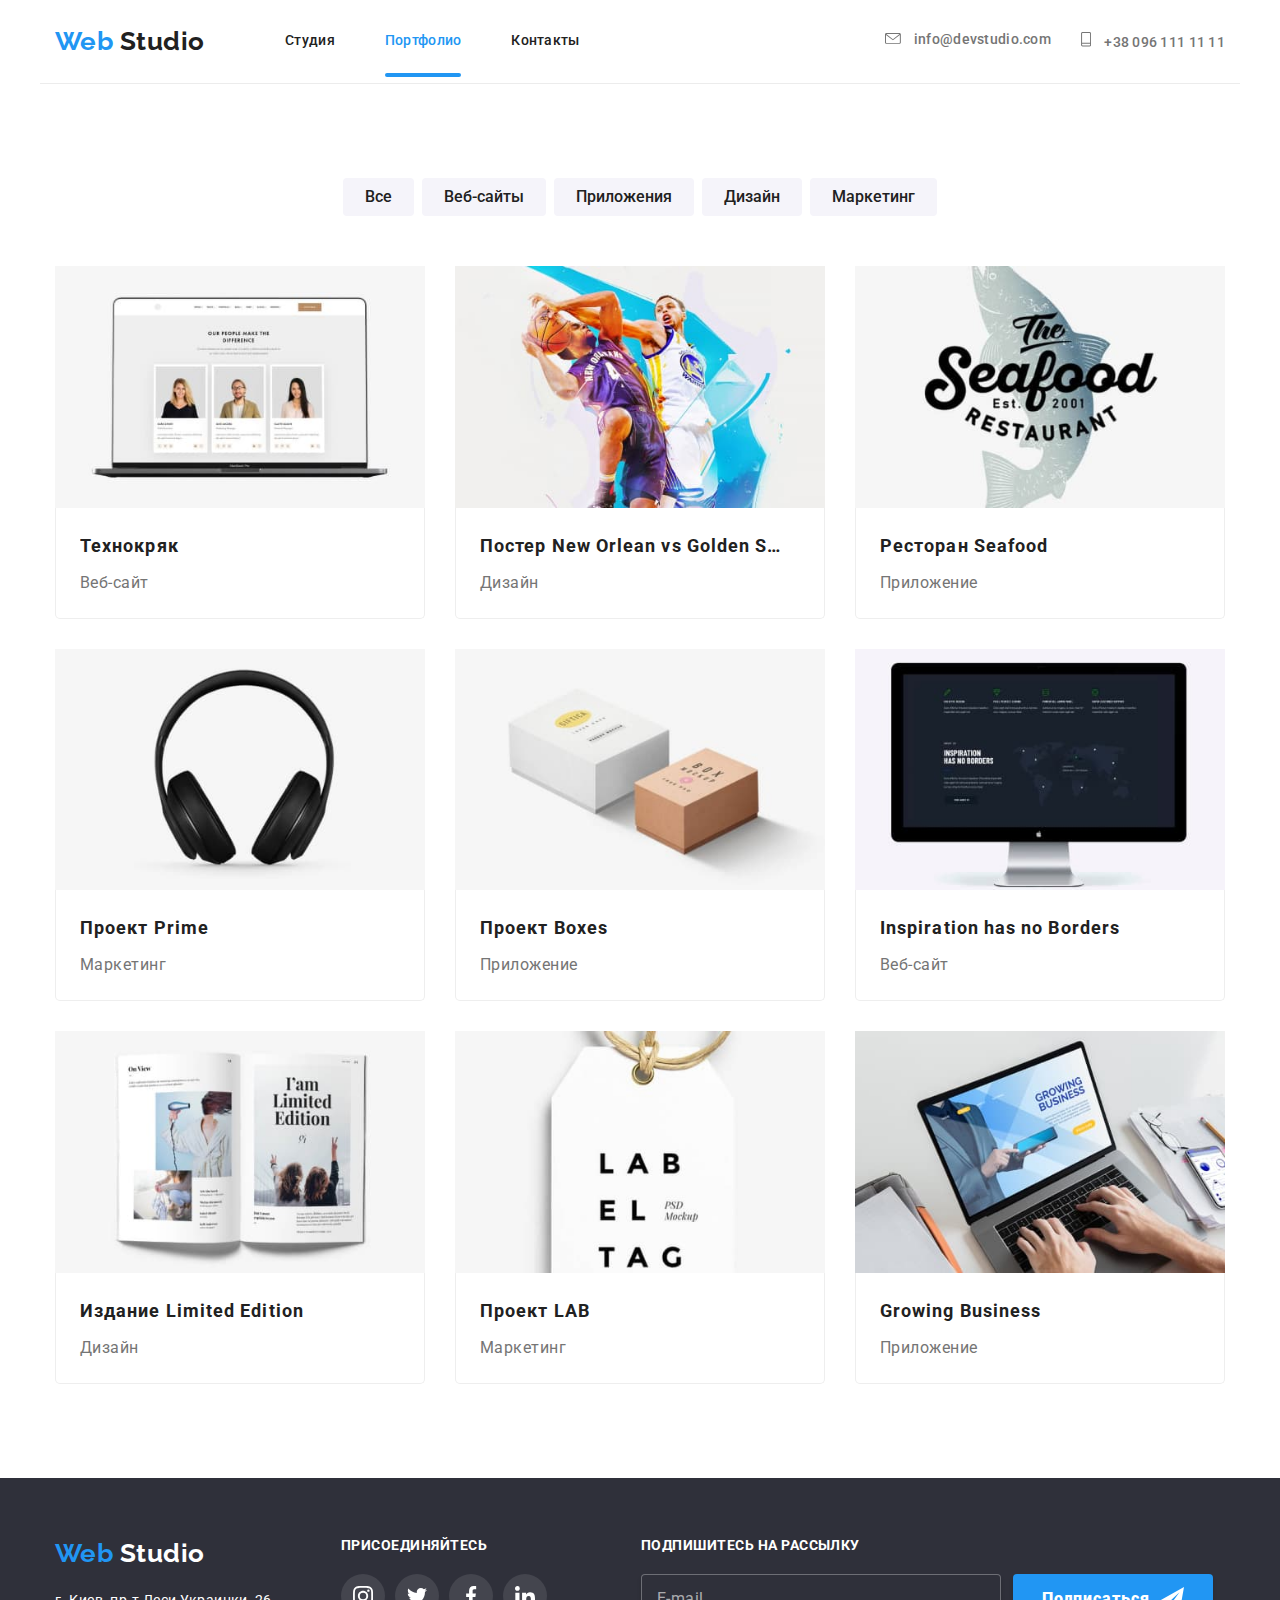
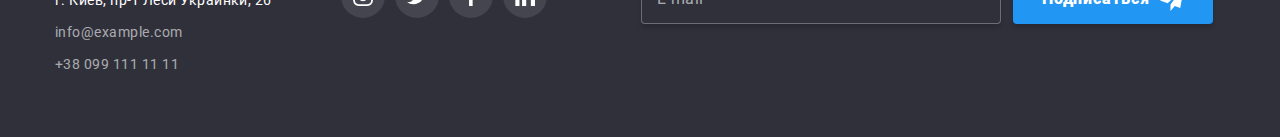
==== commit 2f94c54b: "Добавляет стили для таблетки и десктопа" ====
--- a/portfolio.html
+++ b/portfolio.html
@@ -32,6 +32,7 @@
             width="40"
             height="40"
             aria-label="Переключатель мобильного меню"
+            class="menu-switch-svg"
           >
             <use class="icon-cross" href="./img/sprite-svg.svg#cross"></use>
             <use class="icon-menu" href="./img/sprite-svg.svg#menu"></use>
@@ -104,6 +105,10 @@
                   <img
                     src="./img/portfolio/portfolio-img1.jpg"
                     alt="Первое фото портфолио"
+                    srcset="
+                      ./img/portfolio/portfolio-img1@2x.jpg 2x,
+                      ./img/portfolio/portfolio-img1@3x.jpg 3x
+                    "
                   />
                   <p class="project-description">
                     Технокряк это современная площадка распространения
@@ -124,6 +129,10 @@
                   <img
                     src="./img/portfolio/portfolio-img2.jpg"
                     alt="Второе фото портфолио"
+                    srcset="
+                      ./img/portfolio/portfolio-img2@2x.jpg 2x,
+                      ./img/portfolio/portfolio-img2@3x.jpg 3x
+                    "
                   />
                   <p class="project-description">
                     Технокряк это современная площадка распространения
@@ -146,6 +155,10 @@
                   <img
                     src="./img/portfolio/portfolio-img3.jpg"
                     alt="Третье фото портфолио"
+                    srcset="
+                      ./img/portfolio/portfolio-img3@2x.jpg 2x,
+                      ./img/portfolio/portfolio-img3@3x.jpg 3x
+                    "
                   />
                   <p class="project-description">
                     Технокряк это современная площадка распространения
@@ -166,6 +179,10 @@
                   <img
                     src="./img/portfolio/portfolio-img4.jpg"
                     alt="Четвертое фото портфолио"
+                    srcset="
+                      ./img/portfolio/portfolio-img4@2x.jpg 2x,
+                      ./img/portfolio/portfolio-img4@3x.jpg 3x
+                    "
                   />
                   <p class="project-description">
                     Технокряк это современная площадка распространения
@@ -186,6 +203,10 @@
                   <img
                     src="./img/portfolio/portfolio-img5.jpg"
                     alt="Пятое фото портфолио"
+                    srcset="
+                      ./img/portfolio/portfolio-img5@2x.jpg 2x,
+                      ./img/portfolio/portfolio-img5@3x.jpg 3x
+                    "
                   />
                   <p class="project-description">
                     Технокряк это современная площадка распространения
@@ -206,6 +227,10 @@
                   <img
                     src="./img/portfolio/portfolio-img6.jpg"
                     alt="Шестое фото портфолио"
+                    srcset="
+                      ./img/portfolio/portfolio-img6@2x.jpg 2x,
+                      ./img/portfolio/portfolio-img6@3x.jpg 3x
+                    "
                   />
                   <p class="project-description">
                     Технокряк это современная площадка распространения
@@ -226,6 +251,10 @@
                   <img
                     src="./img/portfolio/portfolio-img7.jpg"
                     alt="Седьмое фото портфолио"
+                    srcset="
+                      ./img/portfolio/portfolio-img7@2x.jpg 2x,
+                      ./img/portfolio/portfolio-img7@3x.jpg 3x
+                    "
                   />
                   <p class="project-description">
                     Технокряк это современная площадка распространения
@@ -246,6 +275,10 @@
                   <img
                     src="./img/portfolio/portfolio-img8.jpg"
                     alt="Восьмое фото портфолио"
+                    srcset="
+                      ./img/portfolio/portfolio-img8@2x.jpg 2x,
+                      ./img/portfolio/portfolio-img8@3x.jpg 3x
+                    "
                   />
                   <p class="project-description">
                     Технокряк это современная площадка распространения
@@ -266,6 +299,10 @@
                   <img
                     src="./img/portfolio/portfolio-img9.jpg"
                     alt="Девятое фото портфолио"
+                    srcset="
+                      ./img/portfolio/portfolio-img9@2x.jpg 2x,
+                      ./img/portfolio/portfolio-img9@3x.jpg 3x
+                    "
                   />
                   <p class="project-description">
                     Технокряк это современная площадка распространения
@@ -288,59 +325,61 @@
     <footer>
       <div class="container">
         <div class="footer-container">
-          <div>
-            <a href="./index.html" class="logo-secondary logo-margin"
-              ><span class="logo-web">Web</span> Studio</a
-            >
-            <address class="footer-address">
-              <a
-                href="https://goo.gl/maps/tPkDzDL7LACH9RPQ9"
-                target="_blank"
-                class="addr-map"
-                >г. Киев, пр-т Леси Украинки, 26</a
+          <div class="footer-container-links">
+            <div>
+              <a href="./index.html" class="logo-secondary logo-margin"
+                ><span class="logo-web">Web</span> Studio</a
               >
-              <a href="mailto:info@example.com" class="addr-email"
-                >info@example.com</a
-              >
-              <a href="tel:+380991111111" class="addr-phone"
-                >+38 099 111 11 11</a
-              >
-            </address>
-          </div>
-          <div>
-            <h3 class="follow-title">присоединяйтесь</h3>
-            <ul class="social-networks">
-              <div class="social-networks-links">
-                <li>
-                  <a href="" aria-label="Ссылка на Instagram">
-                    <svg width="20" height="20">
-                      <use href="./img/sprite-svg.svg#instagram-logo"></use>
-                    </svg>
-                  </a>
-                </li>
-                <li>
-                  <a href="" aria-label="Ссылка на Twitter">
-                    <svg width="20" height="20">
-                      <use href="./img/sprite-svg.svg#twitter-logo"></use>
-                    </svg>
-                  </a>
-                </li>
-                <li>
-                  <a href="" aria-label="Ссылка на Facebook"
-                    ><svg width="20" height="20">
-                      <use href="./img/sprite-svg.svg#facebook-logo"></use>
-                    </svg>
-                  </a>
-                </li>
-                <li>
-                  <a href="" aria-label="Ссылка на LinkedIn"
-                    ><svg width="20" height="20">
-                      <use href="./img/sprite-svg.svg#linkedin-logo"></use>
-                    </svg>
-                  </a>
-                </li>
-              </div>
-            </ul>
+              <address class="footer-address">
+                <a
+                  href="https://goo.gl/maps/tPkDzDL7LACH9RPQ9"
+                  target="_blank"
+                  class="addr-map"
+                  >г. Киев, пр-т Леси Украинки, 26</a
+                >
+                <a href="mailto:info@example.com" class="addr-email"
+                  >info@example.com</a
+                >
+                <a href="tel:+380991111111" class="addr-phone"
+                  >+38 099 111 11 11</a
+                >
+              </address>
+            </div>
+            <div>
+              <h3 class="follow-title">присоединяйтесь</h3>
+              <ul class="social-networks">
+                <div class="social-networks-links">
+                  <li>
+                    <a href="" aria-label="Ссылка на Instagram">
+                      <svg width="20" height="20">
+                        <use href="./img/sprite-svg.svg#instagram-logo"></use>
+                      </svg>
+                    </a>
+                  </li>
+                  <li>
+                    <a href="" aria-label="Ссылка на Twitter">
+                      <svg width="20" height="20">
+                        <use href="./img/sprite-svg.svg#twitter-logo"></use>
+                      </svg>
+                    </a>
+                  </li>
+                  <li>
+                    <a href="" aria-label="Ссылка на Facebook"
+                      ><svg width="20" height="20">
+                        <use href="./img/sprite-svg.svg#facebook-logo"></use>
+                      </svg>
+                    </a>
+                  </li>
+                  <li>
+                    <a href="" aria-label="Ссылка на LinkedIn"
+                      ><svg width="20" height="20">
+                        <use href="./img/sprite-svg.svg#linkedin-logo"></use>
+                      </svg>
+                    </a>
+                  </li>
+                </div>
+              </ul>
+            </div>
           </div>
           <div>
             <h3 class="follow-title">Подпишитесь на рассылку</h3>
--- a/css/main.min.css
+++ b/css/main.min.css
@@ -1,2 +1,2 @@
-.visuallyhidden{position:absolute;overflow:hidden;clip:rect(0 0 0 0);height:1px;width:1px;margin:-1px;padding:0;border:0}.menu-button,.site-nav,.main-addr-list,.form-field-checkbox p,.features-list,.features-paragraph,.our-team-list,.social-networks,.clients-list,.projects-list,.project-type,.button-list,.follow-button{margin:0px;padding:0px}body{background-color:#fff;color:#212121;font-family:Roboto,sans-serif;letter-spacing:0.03em}ul{list-style:none}a{display:block;text-decoration:none;color:#212121}img{display:block;max-width:100%;height:auto}h2{text-align:center;font-weight:700;font-size:36px;line-height:1.17}button{cursor:pointer}footer{background-color:#2f303a}.container{max-width:480px;margin:0px auto;padding:0px 15px}.is-hidden{opacity:0;pointer-events:none}.current::after{content:'';display:block;margin-top:8px;height:4px;background-color:#2196f3;border-radius:2px}.header-links{position:relative;display:-webkit-box;display:-ms-flexbox;display:flex;-webkit-box-pack:justify;-ms-flex-pack:justify;justify-content:space-between;border-bottom:1px solid #ececec}.logo-primery,.logo-secondary{font-family:Raleway,sans-serif;font-weight:700}.logo-primery{display:inline-block;padding:16px 0px;font-size:24px;line-height:1.17}.logo-secondary{font-size:24px;line-height:1.17;color:#fff}.logo-web{color:#2196f3}.logo-margin{display:inline-block;margin-bottom:20px}.menu-button{background-color:transparent;border:none;outline:none}.menu-button>svg{fill:#212121}.menu-button>svg:hover>use:first-child{fill:#2196f3}@media screen and (min-width: 481px){.menu-button>svg:hover{fill:#2196f3}}.menu-button.is-open .icon-menu{display:none}.menu-button.is-open .icon-cross{display:block}.menu-button .icon-cross{display:none}.menu-button.is-open+.menu{display:block}.menu{position:absolute;left:0px;top:61px;z-index:999;display:none;width:100%;background-color:#fff}.site-nav{text-align:center}.site-nav>li{padding:0px;font-weight:500;font-size:18px;line-height:1.17;letter-spacing:0.02em}.site-nav>li:first-child>a{padding:60px 0px 20px}.site-nav>li:nth-child(2)>a{padding:20px 0px}.site-nav>li:last-child>a{padding:20px 0px 60px}.site-nav a{-webkit-transition:color 250ms cubic-bezier(0.4, 0, 0.2, 1);transition:color 250ms cubic-bezier(0.4, 0, 0.2, 1)}.site-nav a:hover,.site-nav a:focus{color:#2196f3}.site-nav>li a{display:inline-block}.site-nav .current{padding-bottom:0px;color:#2196f3}.main-addr{text-align:center}.main-addr a{color:#757575;font-style:normal;font-weight:500;font-size:18px;line-height:1.17;letter-spacing:0.02em;-webkit-transition:color 250ms cubic-bezier(0.4, 0, 0.2, 1);transition:color 250ms cubic-bezier(0.4, 0, 0.2, 1)}.main-addr a:hover,.main-addr a:focus{color:#2196f3}.main-addr svg{margin-right:10px;fill:#757575;-webkit-transition:fill 250ms cubic-bezier(0.4, 0, 0.2, 1);transition:fill 250ms cubic-bezier(0.4, 0, 0.2, 1)}.main-addr a:hover>svg,.main-addr a:focus>svg{color:#2196f3;fill:#2196f3}.main-addr-list>li:not(:last-child){margin-bottom:16px}.main-addr-list>li:last-child{margin-bottom:60px}.hero{display:-webkit-box;display:-ms-flexbox;display:flex;-webkit-box-pack:center;-ms-flex-pack:center;justify-content:center;-webkit-box-align:center;-ms-flex-align:center;align-items:center;max-width:480px;height:400px;margin:0px auto;background-image:-webkit-gradient(linear, left top, left bottom, from(rgba(47,48,58,0.8)), to(rgba(47,48,58,0.8))),url(../img/hero/hero-480.jpg);background-image:linear-gradient(rgba(47,48,58,0.8), rgba(47,48,58,0.8)),url(../img/hero/hero-480.jpg);color:#fff}.hero-container{display:-webkit-box;display:-ms-flexbox;display:flex;-webkit-box-orient:vertical;-webkit-box-direction:normal;-ms-flex-direction:column;flex-direction:column;-webkit-box-align:center;-ms-flex-align:center;align-items:center;padding:0px 45px}.hero-title{margin:0px 0px 30px;font-weight:900;font-size:26px;line-height:1.62;letter-spacing:0.06em;text-transform:uppercase;text-align:center}.hero-button{display:inline-block;min-width:200px;padding:10px 32px;border-style:none;background-color:#2196f3;border-radius:4px;color:#fff;font-weight:700;font-size:16px;line-height:1.87;letter-spacing:0.06em}body.modal-open{overflow:hidden}.backdrop{position:fixed;top:0;left:0;z-index:999;width:100%;height:100%;background:rgba(0,0,0,0.2);overflow-y:scroll;-webkit-transition:opacity 250ms cubic-bezier(0.4, 0, 0.2, 1);transition:opacity 250ms cubic-bezier(0.4, 0, 0.2, 1)}.modal{position:absolute;top:50%;left:50%;-webkit-transform:translate(-50%, -50%) scale(1);transform:translate(-50%, -50%) scale(1);width:calc(100% - 30px);max-width:450px;background:#fff;-webkit-box-shadow:0px 2px 1px rgba(0,0,0,0.2),0px 1px 1px rgba(0,0,0,0.14),0px 1px 3px rgba(0,0,0,0.12);box-shadow:0px 2px 1px rgba(0,0,0,0.2),0px 1px 1px rgba(0,0,0,0.14),0px 1px 3px rgba(0,0,0,0.12);border-radius:4px;font-size:14px;line-height:1.14;letter-spacing:0.01em;color:#757575;-webkit-transition:-webkit-transform 250ms cubic-bezier(0.4, 0, 0.2, 1);transition:-webkit-transform 250ms cubic-bezier(0.4, 0, 0.2, 1);transition:transform 250ms cubic-bezier(0.4, 0, 0.2, 1);transition:transform 250ms cubic-bezier(0.4, 0, 0.2, 1), -webkit-transform 250ms cubic-bezier(0.4, 0, 0.2, 1)}.backdrop.is-hidden .modal{-webkit-transform:translate(-50%, -50%) scale(2);transform:translate(-50%, -50%) scale(2)}.submit-button-container{display:-webkit-box;display:-ms-flexbox;display:flex;-webkit-box-pack:center;-ms-flex-pack:center;justify-content:center}.submit-button-container>button{min-width:200px;height:50px;padding:0px;background-color:#2196f3;border-style:none;-webkit-box-shadow:0px 4px 4px rgba(0,0,0,0.15);box-shadow:0px 4px 4px rgba(0,0,0,0.15);border-radius:4px;font-weight:700;font-size:16px;line-height:1.87;letter-spacing:0.06em;color:#fff;-webkit-transition:background-color 250ms cubic-bezier(0.4, 0, 0.2, 1);transition:background-color 250ms cubic-bezier(0.4, 0, 0.2, 1)}.submit-button-container>button:hover,.submit-button-container>button:focus{background-color:#188ce8}.close{position:absolute;top:8px;right:8px;display:-webkit-box;display:-ms-flexbox;display:flex;-webkit-box-pack:center;-ms-flex-pack:center;justify-content:center;-webkit-box-align:center;-ms-flex-align:center;align-items:center;width:30px;height:30px;background-color:#fff;border:1px solid rgba(0,0,0,0.1);border-radius:50%;cursor:pointer}.close svg{-webkit-transition:fill 250ms cubic-bezier(0.4, 0, 0.2, 1);transition:fill 250ms cubic-bezier(0.4, 0, 0.2, 1)}.close:hover svg,.close:focus svg{fill:#2196f3}.modal-section{padding:40px}.modal-title{margin:0px 0px 30px;font-weight:700;font-size:20px;line-height:30px;text-align:center;letter-spacing:0.03em;color:#212121}.form-field,.form-field-textarea{position:relative;margin-bottom:28px}.form-field input[type='text'],.form-field-textarea input[type='text'],.form-field input[type='tel'],.form-field-textarea input[type='tel'],.form-field input[type='email'],.form-field-textarea input[type='email'],.form-field textarea,.form-field-textarea textarea{width:100%;padding:12px 42px;border:1px solid rgba(33,33,33,0.2);border-radius:4px;outline:none;-webkit-transition:border-color 250ms cubic-bezier(0.4, 0, 0.2, 1);transition:border-color 250ms cubic-bezier(0.4, 0, 0.2, 1)}.form-field textarea,.form-field-textarea textarea{padding:12px 16px;resize:none}.form-field label[for='name'],.form-field-textarea label[for='name'],.form-field label[for='tel'],.form-field-textarea label[for='tel'],.form-field label[for='email'],.form-field-textarea label[for='email']{position:absolute;top:50%;left:42px;-webkit-transform:translateY(-50%);transform:translateY(-50%);-webkit-transition:color 250ms cubic-bezier(0.4, 0, 0.2, 1),font-size 250ms cubic-bezier(0.4, 0, 0.2, 1),line-height 250ms cubic-bezier(0.4, 0, 0.2, 1),-webkit-transform 250ms cubic-bezier(0.4, 0, 0.2, 1);transition:color 250ms cubic-bezier(0.4, 0, 0.2, 1),font-size 250ms cubic-bezier(0.4, 0, 0.2, 1),line-height 250ms cubic-bezier(0.4, 0, 0.2, 1),-webkit-transform 250ms cubic-bezier(0.4, 0, 0.2, 1);transition:transform 250ms cubic-bezier(0.4, 0, 0.2, 1),color 250ms cubic-bezier(0.4, 0, 0.2, 1),font-size 250ms cubic-bezier(0.4, 0, 0.2, 1),line-height 250ms cubic-bezier(0.4, 0, 0.2, 1);transition:transform 250ms cubic-bezier(0.4, 0, 0.2, 1),color 250ms cubic-bezier(0.4, 0, 0.2, 1),font-size 250ms cubic-bezier(0.4, 0, 0.2, 1),line-height 250ms cubic-bezier(0.4, 0, 0.2, 1),-webkit-transform 250ms cubic-bezier(0.4, 0, 0.2, 1);cursor:text}.form-field svg,.form-field-textarea svg{position:absolute;top:50%;left:16px;-webkit-transform:translateY(-50%);transform:translateY(-50%);fill:#212121;-webkit-transition:fill 250ms cubic-bezier(0.4, 0, 0.2, 1);transition:fill 250ms cubic-bezier(0.4, 0, 0.2, 1)}.form-field,.form-field-textarea{position:relative;margin-bottom:28px}.form-field input[type='text'],.form-field-textarea input[type='text'],.form-field input[type='tel'],.form-field-textarea input[type='tel'],.form-field input[type='email'],.form-field-textarea input[type='email'],.form-field textarea,.form-field-textarea textarea{width:100%;padding:12px 42px;border:1px solid rgba(33,33,33,0.2);border-radius:4px;outline:none;-webkit-transition:border-color 250ms cubic-bezier(0.4, 0, 0.2, 1);transition:border-color 250ms cubic-bezier(0.4, 0, 0.2, 1)}.form-field input[type='text']:focus,.form-field-textarea input[type='text']:focus,.form-field input[type='tel']:focus,.form-field-textarea input[type='tel']:focus,.form-field input[type='email']:focus,.form-field-textarea input[type='email']:focus,.form-field textarea:focus,.form-field-textarea textarea:focus{border-color:#2196f3}.form-field textarea,.form-field-textarea textarea{padding:12px 16px;resize:none}.form-field label[for='name'],.form-field-textarea label[for='name'],.form-field label[for='tel'],.form-field-textarea label[for='tel'],.form-field label[for='email'],.form-field-textarea label[for='email']{position:absolute;top:50%;left:42px;-webkit-transform:translateY(-50%);transform:translateY(-50%);-webkit-transition:color 250ms cubic-bezier(0.4, 0, 0.2, 1),font-size 250ms cubic-bezier(0.4, 0, 0.2, 1),line-height 250ms cubic-bezier(0.4, 0, 0.2, 1),-webkit-transform 250ms cubic-bezier(0.4, 0, 0.2, 1);transition:color 250ms cubic-bezier(0.4, 0, 0.2, 1),font-size 250ms cubic-bezier(0.4, 0, 0.2, 1),line-height 250ms cubic-bezier(0.4, 0, 0.2, 1),-webkit-transform 250ms cubic-bezier(0.4, 0, 0.2, 1);transition:transform 250ms cubic-bezier(0.4, 0, 0.2, 1),color 250ms cubic-bezier(0.4, 0, 0.2, 1),font-size 250ms cubic-bezier(0.4, 0, 0.2, 1),line-height 250ms cubic-bezier(0.4, 0, 0.2, 1);transition:transform 250ms cubic-bezier(0.4, 0, 0.2, 1),color 250ms cubic-bezier(0.4, 0, 0.2, 1),font-size 250ms cubic-bezier(0.4, 0, 0.2, 1),line-height 250ms cubic-bezier(0.4, 0, 0.2, 1),-webkit-transform 250ms cubic-bezier(0.4, 0, 0.2, 1);cursor:text}.form-field svg,.form-field-textarea svg{position:absolute;top:50%;left:16px;-webkit-transform:translateY(-50%);transform:translateY(-50%);fill:#212121;-webkit-transition:fill 250ms cubic-bezier(0.4, 0, 0.2, 1);transition:fill 250ms cubic-bezier(0.4, 0, 0.2, 1)}.form-field input:focus+label,.form-field-textarea input:focus+label,.form-field input:not(:placeholder-shown)+label,.form-field-textarea input:not(:placeholder-shown)+label{-webkit-transform:translate(-26px, -40px);transform:translate(-26px, -40px);font-size:12px;line-height:1.17;color:#2196f3;cursor:default}.form-field input:focus ~ svg,.form-field-textarea input:focus ~ svg,.form-field input:not(:placeholder-shown) ~ svg,.form-field-textarea input:not(:placeholder-shown) ~ svg{fill:#2196f3}.form-field-textarea{margin-bottom:20px}.form-field-textarea label{position:absolute;top:10px;left:16px;-webkit-transform:translateY(0px);transform:translateY(0px);-webkit-transition:-webkit-transform 250ms cubic-bezier(0.4, 0, 0.2, 1);transition:-webkit-transform 250ms cubic-bezier(0.4, 0, 0.2, 1);transition:transform 250ms cubic-bezier(0.4, 0, 0.2, 1);transition:transform 250ms cubic-bezier(0.4, 0, 0.2, 1), -webkit-transform 250ms cubic-bezier(0.4, 0, 0.2, 1);cursor:text}.form-field textarea:focus+label,.form-field-textarea textarea:focus+label,.form-field textarea:not(:placeholder-shown)+label,.form-field-textarea textarea:not(:placeholder-shown)+label{-webkit-transform:translateY(-30px);transform:translateY(-30px);font-size:12px;line-height:1.17;color:#2196f3;cursor:default}.form-field.form-field-checkbox label[for='policy'],.form-field-checkbox.form-field-textarea label[for='policy']{-webkit-transform:translate(0px, 0px);transform:translate(0px, 0px);display:-webkit-box;display:-ms-flexbox;display:flex;-webkit-box-align:center;-ms-flex-align:center;align-items:center;font-size:14px;line-height:1.71;letter-spacing:0.03em;color:#757575}.form-field-checkbox a{display:inline;text-decoration:underline;color:#2196f3}.form-field-checkbox span{width:15px;height:15px;margin-right:8px;border:2px solid black;border-radius:2px}.form-field-checkbox input:checked+label>span{background-color:#2196f3;background-image:url(../img/icon-check.svg);background-size:contain;background-origin:border-box;border-color:transparent}.features{padding:60px 0px}.features-title-h3{margin:0px 0px 10px;font-weight:700;font-size:14px;line-height:1.14;text-transform:uppercase}.features-blok{display:-webkit-box;display:-ms-flexbox;display:flex;-webkit-box-pack:center;-ms-flex-pack:center;justify-content:center;-webkit-box-align:center;-ms-flex-align:center;align-items:center;height:120px;margin-bottom:30px;background:#f5f4fa;border-radius:4px}.features-paragraph{margin-bottom:30px;color:#757575;font-size:14px;line-height:1.71}.our-work{padding:60px 0px;display:none}.our-team{margin:0px;padding:60px 0px;background:#f5f4fa}.our-team .our-team-position{color:#757575;font-weight:400}.our-team p{font-weight:500;font-size:16px;line-height:1.19;text-align:center}.our-team-title{margin:0px 0px 30px;padding:0px;font-size:28px;line-height:1.18}.our-team-list>li{padding-bottom:24px;background-color:#fff;-webkit-box-shadow:0px 2px 1px rgba(0,0,0,0.2),0px 1px 1px rgba(0,0,0,0.14),0px 1px 3px rgba(0,0,0,0.12);box-shadow:0px 2px 1px rgba(0,0,0,0.2),0px 1px 1px rgba(0,0,0,0.14),0px 1px 3px rgba(0,0,0,0.12);border-radius:4px;overflow:hidden}.our-team-list>li:not(:last-child){margin-bottom:30px}.our-team-foto{margin-bottom:30px}.our-team-name{margin:0px 0px 10px}.our-team-position{margin:0px 0px 16px}.social-networks{display:-webkit-box;display:-ms-flexbox;display:flex;-webkit-box-pack:center;-ms-flex-pack:center;justify-content:center}.social-networks svg{fill:#afb1b8;-webkit-transition:fill 250ms cubic-bezier(0.4, 0, 0.2, 1);transition:fill 250ms cubic-bezier(0.4, 0, 0.2, 1)}.social-networks a{-webkit-transition:background 250ms cubic-bezier(0.4, 0, 0.2, 1);transition:background 250ms cubic-bezier(0.4, 0, 0.2, 1)}.social-networks a:hover,.social-networks a:focus{background:#2196f3}.social-networks-container{display:-webkit-box;display:-ms-flexbox;display:flex;-webkit-box-pack:center;-ms-flex-pack:center;justify-content:center}.social-networks-container li{margin-right:10px}.social-networks-container a{display:-webkit-box;display:-ms-flexbox;display:flex;-webkit-box-pack:center;-ms-flex-pack:center;justify-content:center;-webkit-box-align:center;-ms-flex-align:center;align-items:center;width:44px;height:44px;background:#fff;border-radius:50%}.social-networks a:hover>svg,.social-networks a:focus>svg{fill:#fff}.clients{margin:0px;padding:60px 0px}.clients-title{margin:0px 0px 30px;font-size:28px;line-height:1.18}.clients-list{display:-webkit-box;display:-ms-flexbox;display:flex;-ms-flex-wrap:wrap;flex-wrap:wrap;margin:-15px}.clients-list li{margin:15px;width:calc((100% - 4 * 15px) / 2)}.clients-list a{display:-webkit-box;display:-ms-flexbox;display:flex;-webkit-box-pack:center;-ms-flex-pack:center;justify-content:center;-webkit-box-align:center;-ms-flex-align:center;align-items:center;height:90px;border:1px solid #afb1b8;border-radius:4px;-webkit-transition:border 250ms cubic-bezier(0.4, 0, 0.2, 1);transition:border 250ms cubic-bezier(0.4, 0, 0.2, 1)}.clients-list a:hover,.clients-list a:focus{border:1px solid #2196f3}.clients-list svg{fill:#afb1b8;-webkit-transition:fill 250ms cubic-bezier(0.4, 0, 0.2, 1);transition:fill 250ms cubic-bezier(0.4, 0, 0.2, 1)}.clients-list a:hover>svg,.clients-list a:focus>svg{fill:#2196f3}.main-portofolio{padding:60px 0px}.projects-list{display:-webkit-box;display:-ms-flexbox;display:flex;-ms-flex-wrap:wrap;flex-wrap:wrap}.projects-list-item{display:-webkit-box;display:-ms-flexbox;display:flex;-webkit-transition:all 250ms cubic-bezier(0.4, 0, 0.2, 1);transition:all 250ms cubic-bezier(0.4, 0, 0.2, 1)}.projects-list-item:hover,.projects-list-item:focus{-webkit-box-shadow:1px 4px 6px rgba(0,0,0,0.16),0px 4px 4px rgba(0,0,0,0.06),0px 1px 1px rgba(0,0,0,0.12);box-shadow:1px 4px 6px rgba(0,0,0,0.16),0px 4px 4px rgba(0,0,0,0.06),0px 1px 1px rgba(0,0,0,0.12);border-bottom-right-radius:5px;border-bottom-left-radius:5px}.projects-list-item:not(:last-child){margin-bottom:30px}.projects-list-content{padding:20px 24px;border:1px solid #eeeeee;border-bottom-right-radius:5px;border-bottom-left-radius:5px;border-top:none}.project-title{margin:0px 0px 4px;font-weight:700;font-size:18px;line-height:2;letter-spacing:0.06em}.project-type{color:#757575;font-weight:400;font-size:16px;line-height:1.87}.overlay{position:relative;overflow:hidden}.project-description{position:absolute;display:-webkit-box;display:-ms-flexbox;display:flex;-webkit-box-pack:center;-ms-flex-pack:center;justify-content:center;-webkit-box-align:center;-ms-flex-align:center;align-items:center;width:100%;height:294px;margin:0px;padding:0px 24px;color:#fff;background:rgba(33,150,243,0.9);font-weight:400;font-size:18px;line-height:1.56;-webkit-transition:-webkit-transform 250ms cubic-bezier(0.4, 0, 0.2, 1);transition:-webkit-transform 250ms cubic-bezier(0.4, 0, 0.2, 1);transition:transform 250ms cubic-bezier(0.4, 0, 0.2, 1);transition:transform 250ms cubic-bezier(0.4, 0, 0.2, 1), -webkit-transform 250ms cubic-bezier(0.4, 0, 0.2, 1)}.projects-list-item:hover .project-description,.projects-list-item:focus .project-description{-webkit-transform:translateY(-100%);transform:translateY(-100%)}.button-list{display:-webkit-box;display:-ms-flexbox;display:flex;-ms-flex-wrap:wrap;flex-wrap:wrap;margin-bottom:40px}.button-list li:not(:last-child){margin-right:8px}.button-list li:nth-child(-n+3){margin-bottom:15px}.portfolio-button{padding:6px 22px;color:#212121;font-weight:500;font-size:16px;line-height:1.63;border-radius:4px;border-width:0px;background-color:#f5f4fa;-webkit-transition:all 250ms cubic-bezier(0.4, 0, 0.2, 1);transition:all 250ms cubic-bezier(0.4, 0, 0.2, 1)}.portfolio-button:hover,.portfolio-button:focus{background-color:#2196f3;color:#fff}.footer-container{padding:60px 0px;text-align:center}.footer-container>div:not(:last-child){margin-bottom:60px}.follow-title{margin:0px 0px 20px;color:#fff;font-weight:700;font-size:14px;line-height:1.14;text-transform:uppercase}.follow-container{position:relative;display:-webkit-box;display:-ms-flexbox;display:flex;-webkit-box-orient:vertical;-webkit-box-direction:normal;-ms-flex-direction:column;flex-direction:column;-webkit-box-align:center;-ms-flex-align:center;align-items:center}.follow-container label{position:absolute;left:16px;top:15px;font-size:16px;line-height:1.25;letter-spacing:0.03em;color:rgba(255,255,255,0.6);cursor:text;-webkit-transition:color 250ms cubic-bezier(0.4, 0, 0.2, 1),-webkit-transform 250ms cubic-bezier(0.4, 0, 0.2, 1);transition:color 250ms cubic-bezier(0.4, 0, 0.2, 1),-webkit-transform 250ms cubic-bezier(0.4, 0, 0.2, 1);transition:transform 250ms cubic-bezier(0.4, 0, 0.2, 1),color 250ms cubic-bezier(0.4, 0, 0.2, 1);transition:transform 250ms cubic-bezier(0.4, 0, 0.2, 1),color 250ms cubic-bezier(0.4, 0, 0.2, 1),-webkit-transform 250ms cubic-bezier(0.4, 0, 0.2, 1)}.follow-container input{width:100%;margin-bottom:20px;-webkit-transition:border-color 250ms cubic-bezier(0.4, 0, 0.2, 1);transition:border-color 250ms cubic-bezier(0.4, 0, 0.2, 1)}.follow-container input:focus{border-color:#2196f3;outline:none}.follow-container input:focus+label,.follow-container input:not(:placeholder-shown)+label{-webkit-transform:translateY(-35px);transform:translateY(-35px);color:#2196f3;cursor:default}.enter-e-mail{display:block;padding:9px 0px 9px 16px;background:#2f303a;border:1px solid rgba(255,255,255,0.3);-webkit-box-shadow:0px 4px 4px rgba(0,0,0,0.15);box-shadow:0px 4px 4px rgba(0,0,0,0.15);border-radius:4px;font-weight:400;font-size:16px;line-height:1.87;color:#fff}.follow-button{display:-webkit-box;display:-ms-flexbox;display:flex;-webkit-box-pack:center;-ms-flex-pack:center;justify-content:center;-webkit-box-align:center;-ms-flex-align:center;align-items:center;width:200px;height:50px;-webkit-box-shadow:0px 4px 4px rgba(0,0,0,0.15);box-shadow:0px 4px 4px rgba(0,0,0,0.15);border-radius:4px;border-width:0px;background-color:#2196f3;color:#fff;font-weight:900;font-size:16px;line-height:1.87;letter-spacing:0.06em}.follow-button-text{margin-right:10px}.social-networks-links{display:-webkit-box;display:-ms-flexbox;display:flex}.social-networks-links svg{fill:#fff}.social-networks-links a{display:-webkit-box;display:-ms-flexbox;display:flex;-webkit-box-pack:center;-ms-flex-pack:center;justify-content:center;-webkit-box-align:center;-ms-flex-align:center;align-items:center;width:44px;height:44px;background:rgba(255,255,255,0.1);border-radius:50%;-webkit-transition:background 250ms cubic-bezier(0.4, 0, 0.2, 1);transition:background 250ms cubic-bezier(0.4, 0, 0.2, 1)}.social-networks-links li:not(:last-child){margin-right:10px}.footer-address>a{font-style:normal;font-size:14px;line-height:1.71;color:rgba(255,255,255,0.6)}.footer-address>a:not(:last-child){margin-bottom:8px}.footer-address>.addr-map{color:#fff}
+.visuallyhidden{position:absolute;overflow:hidden;clip:rect(0 0 0 0);height:1px;width:1px;margin:-1px;padding:0;border:0}.menu-button,.site-nav,.main-addr-list,.form-field-checkbox p,.features-list,.features-paragraph,.our-work-list,.our-work-description p,.our-team-list,.social-networks,.clients-list,.projects-list,.project-type,.button-list,.follow-button{margin:0px;padding:0px}body{background-color:#fff;color:#212121;font-family:Roboto,sans-serif;letter-spacing:0.03em}ul{list-style:none}a{display:block;text-decoration:none;color:#212121}img{display:block;max-width:100%;height:auto}h2{text-align:center;font-weight:700;font-size:36px;line-height:1.17}button{cursor:pointer}footer{background-color:#2f303a}.container{max-width:480px;margin:0px auto;padding:0px 15px}@media screen and (min-width: 768px){.container{max-width:768px}}@media screen and (min-width: 1200px){.container{max-width:1200px}}.is-hidden{opacity:0;pointer-events:none}.current::after{content:'';display:block;margin-top:8px;height:4px;background-color:#2196f3;border-radius:2px}@media screen and (min-width: 768px){.current::after{margin-top:24px}}.header-links{position:relative;display:-webkit-box;display:-ms-flexbox;display:flex;-webkit-box-pack:justify;-ms-flex-pack:justify;justify-content:space-between;border-bottom:1px solid #ececec}@media screen and (min-width: 768px){.header-links{-webkit-box-align:center;-ms-flex-align:center;align-items:center}}.logo-primery,.logo-secondary{font-family:Raleway,sans-serif;font-weight:700}.logo-primery{display:inline-block;padding:16px 0px;font-size:24px;line-height:1.17}@media screen and (min-width: 768px){.logo-primery{padding:26px 0px}}@media screen and (min-width: 1200px){.logo-primery{font-size:26px;line-height:1.19}}.logo-secondary{font-size:24px;line-height:1.17;color:#fff}@media screen and (min-width: 1200px){.logo-secondary{font-size:26px;line-height:1.19}}.logo-web{color:#2196f3}.logo-margin{display:inline-block;margin-bottom:20px}.menu-button{display:none}@media screen and (max-width: 767px){.menu-button{display:block;background-color:transparent;border:none;outline:none}}.menu-button>svg{fill:#212121}.menu-switch-svg:hover>use:first-child{fill:#2196f3}@media screen and (min-width: 1200px){.menu-switch-svg:hover{fill:#2196f3}}.menu-button.is-open .icon-menu{display:none}.menu-button.is-open .icon-cross{display:block}.menu-button .icon-cross{display:none}.menu-button.is-open+.menu{display:block}.menu{display:-webkit-box;display:-ms-flexbox;display:flex;-webkit-box-align:center;-ms-flex-align:center;align-items:center;background-color:#fff}@media screen and (max-width: 767px){.menu{position:absolute;left:0px;top:61px;z-index:999;display:none;width:100%}}.site-nav{display:-webkit-box;display:-ms-flexbox;display:flex;margin-right:84px;font-size:14px;line-height:1.14;font-weight:500;letter-spacing:0.02em;text-align:center}@media screen and (max-width: 767px){.site-nav{display:block;margin-right:0px;font-size:18px;line-height:1.17}}@media screen and (min-width: 1200px){.site-nav{margin-right:305px}}.site-nav>li{padding:0px}.site-nav>li:not(:last-child){margin-right:50px}@media screen and (max-width: 767px){.site-nav>li{padding:20px 0px}.site-nav>li:first-child{padding:60px 0px 20px}.site-nav>li:last-child{padding:20px 0px 60px}.site-nav>li:not(:last-child){margin-right:0px}}.site-nav a{-webkit-transition:color 250ms cubic-bezier(0.4, 0, 0.2, 1);transition:color 250ms cubic-bezier(0.4, 0, 0.2, 1)}.site-nav a:hover,.site-nav a:focus{color:#2196f3}.site-nav>li a{display:inline-block}@media screen and (min-width: 768px){.site-nav>li a{padding:32px 0px}}.site-nav .current{padding-bottom:0px;color:#2196f3}@media screen and (max-width: 767px){.main-addr{text-align:center}}.main-addr a{color:#757575;font-style:normal;font-weight:500;font-size:18px;line-height:1.17;letter-spacing:0.02em;-webkit-transition:color 250ms cubic-bezier(0.4, 0, 0.2, 1);transition:color 250ms cubic-bezier(0.4, 0, 0.2, 1)}.main-addr a:hover,.main-addr a:focus{color:#2196f3}@media screen and (min-width: 768px){.main-addr a{font-size:12px}}@media screen and (min-width: 1200px){.main-addr a{font-size:14px;line-height:1.14}}.main-addr svg{margin-right:10px;fill:#757575;-webkit-transition:fill 250ms cubic-bezier(0.4, 0, 0.2, 1);transition:fill 250ms cubic-bezier(0.4, 0, 0.2, 1)}.main-addr a:hover>svg,.main-addr a:focus>svg{color:#2196f3;fill:#2196f3}@media screen and (min-width: 1200px){.main-addr-list{display:-webkit-box;display:-ms-flexbox;display:flex}}.main-addr-list>li:not(:last-child){margin-bottom:10px}@media screen and (max-width: 767px){.main-addr-list>li:not(:last-child){margin-bottom:16px}.main-addr-list>li:last-child{margin-bottom:60px}}@media screen and (min-width: 1200px){.main-addr-list>li:not(:last-child){margin-bottom:0px;margin-right:30px}}.hero{display:-webkit-box;display:-ms-flexbox;display:flex;-webkit-box-pack:center;-ms-flex-pack:center;justify-content:center;-webkit-box-align:center;-ms-flex-align:center;align-items:center;height:400px;margin:0px auto;background-image:-webkit-gradient(linear, left top, left bottom, from(rgba(47,48,58,0.8)), to(rgba(47,48,58,0.8))),url(../img/hero/hero-480.jpg);background-image:linear-gradient(rgba(47,48,58,0.8), rgba(47,48,58,0.8)),url(../img/hero/hero-480.jpg);background-size:cover;color:#fff}@media screen and (min-device-pixel-ratio: 2), screen and (-webkit-min-device-pixel-ratio: 2), screen and (min-resolution: 192dpi), screen and (min-resolution: 2dppx){.hero{background-image:-webkit-gradient(linear, left top, left bottom, from(rgba(47,48,58,0.8)), to(rgba(47,48,58,0.8))),url(../img/hero/hero-480@2x.jpg);background-image:linear-gradient(rgba(47,48,58,0.8), rgba(47,48,58,0.8)),url(../img/hero/hero-480@2x.jpg)}}@media screen and (min-device-pixel-ratio: 3), screen and (-webkit-min-device-pixel-ratio: 3), screen and (min-resolution: 288dpi), screen and (min-resolution: 3dppx){.hero{background-image:-webkit-gradient(linear, left top, left bottom, from(rgba(47,48,58,0.8)), to(rgba(47,48,58,0.8))),url(../img/hero/hero-480@3x.jpg);background-image:linear-gradient(rgba(47,48,58,0.8), rgba(47,48,58,0.8)),url(../img/hero/hero-480@3x.jpg)}}@media screen and (min-width: 768px){.hero{background-image:-webkit-gradient(linear, left top, left bottom, from(rgba(47,48,58,0.8)), to(rgba(47,48,58,0.8))),url(../img/hero/hero-768.jpg);background-image:linear-gradient(rgba(47,48,58,0.8), rgba(47,48,58,0.8)),url(../img/hero/hero-768.jpg)}}@media screen and (min-width: 768px) and (min-device-pixel-ratio: 2), screen and (min-width: 768px) and (-webkit-min-device-pixel-ratio: 2), screen and (min-width: 768px) and (min-resolution: 192dpi), screen and (min-width: 768px) and (min-resolution: 2dppx){.hero{background-image:-webkit-gradient(linear, left top, left bottom, from(rgba(47,48,58,0.8)), to(rgba(47,48,58,0.8))),url(../img/hero/hero-768@2x.jpg);background-image:linear-gradient(rgba(47,48,58,0.8), rgba(47,48,58,0.8)),url(../img/hero/hero-768@2x.jpg)}}@media screen and (min-width: 768px) and (min-device-pixel-ratio: 3), screen and (min-width: 768px) and (-webkit-min-device-pixel-ratio: 3), screen and (min-width: 768px) and (min-resolution: 288dpi), screen and (min-width: 768px) and (min-resolution: 3dppx){.hero{background-image:-webkit-gradient(linear, left top, left bottom, from(rgba(47,48,58,0.8)), to(rgba(47,48,58,0.8))),url(../img/hero/hero-768@3x.jpg);background-image:linear-gradient(rgba(47,48,58,0.8), rgba(47,48,58,0.8)),url(../img/hero/hero-768@3x.jpg)}}@media screen and (min-width: 1200px){.hero{height:600px;background-image:-webkit-gradient(linear, left top, left bottom, from(rgba(47,48,58,0.8)), to(rgba(47,48,58,0.8))),url(../img/hero/hero-1200.jpg);background-image:linear-gradient(rgba(47,48,58,0.8), rgba(47,48,58,0.8)),url(../img/hero/hero-1200.jpg)}}@media screen and (min-width: 1200px) and (min-device-pixel-ratio: 2), screen and (min-width: 1200px) and (-webkit-min-device-pixel-ratio: 2), screen and (min-width: 1200px) and (min-resolution: 192dpi), screen and (min-width: 1200px) and (min-resolution: 2dppx){.hero{background-image:-webkit-gradient(linear, left top, left bottom, from(rgba(47,48,58,0.8)), to(rgba(47,48,58,0.8))),url(../img/hero/hero-1200@2x.jpg);background-image:linear-gradient(rgba(47,48,58,0.8), rgba(47,48,58,0.8)),url(../img/hero/hero-1200@2x.jpg)}}@media screen and (min-width: 1200px) and (min-device-pixel-ratio: 3), screen and (min-width: 1200px) and (-webkit-min-device-pixel-ratio: 3), screen and (min-width: 1200px) and (min-resolution: 288dpi), screen and (min-width: 1200px) and (min-resolution: 3dppx){.hero{background-image:-webkit-gradient(linear, left top, left bottom, from(rgba(47,48,58,0.8)), to(rgba(47,48,58,0.8))),url(../img/hero/hero-1200@3x.jpg);background-image:linear-gradient(rgba(47,48,58,0.8), rgba(47,48,58,0.8)),url(../img/hero/hero-1200@3x.jpg)}}.hero-container{display:-webkit-box;display:-ms-flexbox;display:flex;-ms-flex-wrap:wrap;flex-wrap:wrap;-webkit-box-pack:center;-ms-flex-pack:center;justify-content:center;max-width:360px}@media screen and (min-width: 1200px){.hero-container{max-width:696px}}.hero-title{margin:0px 0px 30px;font-weight:900;font-size:26px;line-height:1.62;letter-spacing:0.06em;text-transform:uppercase;text-align:center}@media screen and (min-width: 1200px){.hero-title{font-size:44px;line-height:1.36}}.hero-button{display:inline-block;min-width:200px;padding:10px 32px;border-style:none;background-color:#2196f3;border-radius:4px;color:#fff;font-weight:700;font-size:16px;line-height:1.87;letter-spacing:0.06em}body.modal-open{overflow:hidden}.backdrop{position:fixed;top:0;left:0;z-index:999;width:100%;height:100%;background:rgba(0,0,0,0.2);overflow-y:scroll;-webkit-transition:opacity 250ms cubic-bezier(0.4, 0, 0.2, 1);transition:opacity 250ms cubic-bezier(0.4, 0, 0.2, 1)}.modal{position:absolute;top:50%;left:50%;-webkit-transform:translate(-50%, -50%) scale(1);transform:translate(-50%, -50%) scale(1);width:calc(100% - 30px);max-width:450px;background:#fff;-webkit-box-shadow:0px 2px 1px rgba(0,0,0,0.2),0px 1px 1px rgba(0,0,0,0.14),0px 1px 3px rgba(0,0,0,0.12);box-shadow:0px 2px 1px rgba(0,0,0,0.2),0px 1px 1px rgba(0,0,0,0.14),0px 1px 3px rgba(0,0,0,0.12);border-radius:4px;font-size:14px;line-height:1.14;letter-spacing:0.01em;color:#757575;-webkit-transition:-webkit-transform 250ms cubic-bezier(0.4, 0, 0.2, 1);transition:-webkit-transform 250ms cubic-bezier(0.4, 0, 0.2, 1);transition:transform 250ms cubic-bezier(0.4, 0, 0.2, 1);transition:transform 250ms cubic-bezier(0.4, 0, 0.2, 1), -webkit-transform 250ms cubic-bezier(0.4, 0, 0.2, 1)}.backdrop.is-hidden .modal{-webkit-transform:translate(-50%, -50%) scale(2);transform:translate(-50%, -50%) scale(2)}.submit-button-container{display:-webkit-box;display:-ms-flexbox;display:flex;-webkit-box-pack:center;-ms-flex-pack:center;justify-content:center}.submit-button-container>button{min-width:200px;height:50px;padding:0px;background-color:#2196f3;border-style:none;-webkit-box-shadow:0px 4px 4px rgba(0,0,0,0.15);box-shadow:0px 4px 4px rgba(0,0,0,0.15);border-radius:4px;font-weight:700;font-size:16px;line-height:1.87;letter-spacing:0.06em;color:#fff;-webkit-transition:background-color 250ms cubic-bezier(0.4, 0, 0.2, 1);transition:background-color 250ms cubic-bezier(0.4, 0, 0.2, 1)}.submit-button-container>button:hover,.submit-button-container>button:focus{background-color:#188ce8}.close{position:absolute;top:8px;right:8px;display:-webkit-box;display:-ms-flexbox;display:flex;-webkit-box-pack:center;-ms-flex-pack:center;justify-content:center;-webkit-box-align:center;-ms-flex-align:center;align-items:center;width:30px;height:30px;background-color:#fff;border:1px solid rgba(0,0,0,0.1);border-radius:50%;cursor:pointer}.close svg{-webkit-transition:fill 250ms cubic-bezier(0.4, 0, 0.2, 1);transition:fill 250ms cubic-bezier(0.4, 0, 0.2, 1)}.close:hover svg,.close:focus svg{fill:#2196f3}.modal-section{padding:40px}.modal-title{margin:0px 0px 30px;font-weight:700;font-size:20px;line-height:30px;text-align:center;letter-spacing:0.03em;color:#212121}.form-field,.form-field-textarea{position:relative;margin-bottom:28px}.form-field input[type='text'],.form-field-textarea input[type='text'],.form-field input[type='tel'],.form-field-textarea input[type='tel'],.form-field input[type='email'],.form-field-textarea input[type='email'],.form-field textarea,.form-field-textarea textarea{width:100%;padding:12px 42px;border:1px solid rgba(33,33,33,0.2);border-radius:4px;outline:none;-webkit-transition:border-color 250ms cubic-bezier(0.4, 0, 0.2, 1);transition:border-color 250ms cubic-bezier(0.4, 0, 0.2, 1)}.form-field textarea,.form-field-textarea textarea{padding:12px 16px;resize:none}.form-field label[for='name'],.form-field-textarea label[for='name'],.form-field label[for='tel'],.form-field-textarea label[for='tel'],.form-field label[for='email'],.form-field-textarea label[for='email']{position:absolute;top:50%;left:42px;-webkit-transform:translateY(-50%);transform:translateY(-50%);-webkit-transition:color 250ms cubic-bezier(0.4, 0, 0.2, 1),font-size 250ms cubic-bezier(0.4, 0, 0.2, 1),line-height 250ms cubic-bezier(0.4, 0, 0.2, 1),-webkit-transform 250ms cubic-bezier(0.4, 0, 0.2, 1);transition:color 250ms cubic-bezier(0.4, 0, 0.2, 1),font-size 250ms cubic-bezier(0.4, 0, 0.2, 1),line-height 250ms cubic-bezier(0.4, 0, 0.2, 1),-webkit-transform 250ms cubic-bezier(0.4, 0, 0.2, 1);transition:transform 250ms cubic-bezier(0.4, 0, 0.2, 1),color 250ms cubic-bezier(0.4, 0, 0.2, 1),font-size 250ms cubic-bezier(0.4, 0, 0.2, 1),line-height 250ms cubic-bezier(0.4, 0, 0.2, 1);transition:transform 250ms cubic-bezier(0.4, 0, 0.2, 1),color 250ms cubic-bezier(0.4, 0, 0.2, 1),font-size 250ms cubic-bezier(0.4, 0, 0.2, 1),line-height 250ms cubic-bezier(0.4, 0, 0.2, 1),-webkit-transform 250ms cubic-bezier(0.4, 0, 0.2, 1);cursor:text}.form-field svg,.form-field-textarea svg{position:absolute;top:50%;left:16px;-webkit-transform:translateY(-50%);transform:translateY(-50%);fill:#212121;-webkit-transition:fill 250ms cubic-bezier(0.4, 0, 0.2, 1);transition:fill 250ms cubic-bezier(0.4, 0, 0.2, 1)}.form-field,.form-field-textarea{position:relative;margin-bottom:28px}.form-field input[type='text'],.form-field-textarea input[type='text'],.form-field input[type='tel'],.form-field-textarea input[type='tel'],.form-field input[type='email'],.form-field-textarea input[type='email'],.form-field textarea,.form-field-textarea textarea{width:100%;padding:12px 42px;border:1px solid rgba(33,33,33,0.2);border-radius:4px;outline:none;-webkit-transition:border-color 250ms cubic-bezier(0.4, 0, 0.2, 1);transition:border-color 250ms cubic-bezier(0.4, 0, 0.2, 1)}.form-field input[type='text']:focus,.form-field-textarea input[type='text']:focus,.form-field input[type='tel']:focus,.form-field-textarea input[type='tel']:focus,.form-field input[type='email']:focus,.form-field-textarea input[type='email']:focus,.form-field textarea:focus,.form-field-textarea textarea:focus{border-color:#2196f3}.form-field textarea,.form-field-textarea textarea{padding:12px 16px;resize:none}.form-field label[for='name'],.form-field-textarea label[for='name'],.form-field label[for='tel'],.form-field-textarea label[for='tel'],.form-field label[for='email'],.form-field-textarea label[for='email']{position:absolute;top:50%;left:42px;-webkit-transform:translateY(-50%);transform:translateY(-50%);-webkit-transition:color 250ms cubic-bezier(0.4, 0, 0.2, 1),font-size 250ms cubic-bezier(0.4, 0, 0.2, 1),line-height 250ms cubic-bezier(0.4, 0, 0.2, 1),-webkit-transform 250ms cubic-bezier(0.4, 0, 0.2, 1);transition:color 250ms cubic-bezier(0.4, 0, 0.2, 1),font-size 250ms cubic-bezier(0.4, 0, 0.2, 1),line-height 250ms cubic-bezier(0.4, 0, 0.2, 1),-webkit-transform 250ms cubic-bezier(0.4, 0, 0.2, 1);transition:transform 250ms cubic-bezier(0.4, 0, 0.2, 1),color 250ms cubic-bezier(0.4, 0, 0.2, 1),font-size 250ms cubic-bezier(0.4, 0, 0.2, 1),line-height 250ms cubic-bezier(0.4, 0, 0.2, 1);transition:transform 250ms cubic-bezier(0.4, 0, 0.2, 1),color 250ms cubic-bezier(0.4, 0, 0.2, 1),font-size 250ms cubic-bezier(0.4, 0, 0.2, 1),line-height 250ms cubic-bezier(0.4, 0, 0.2, 1),-webkit-transform 250ms cubic-bezier(0.4, 0, 0.2, 1);cursor:text}.form-field svg,.form-field-textarea svg{position:absolute;top:50%;left:16px;-webkit-transform:translateY(-50%);transform:translateY(-50%);fill:#212121;-webkit-transition:fill 250ms cubic-bezier(0.4, 0, 0.2, 1);transition:fill 250ms cubic-bezier(0.4, 0, 0.2, 1)}.form-field input:focus+label,.form-field-textarea input:focus+label,.form-field input:not(:placeholder-shown)+label,.form-field-textarea input:not(:placeholder-shown)+label{-webkit-transform:translate(-26px, -40px);transform:translate(-26px, -40px);font-size:12px;line-height:1.17;color:#2196f3;cursor:default}.form-field input:focus ~ svg,.form-field-textarea input:focus ~ svg,.form-field input:not(:placeholder-shown) ~ svg,.form-field-textarea input:not(:placeholder-shown) ~ svg{fill:#2196f3}.form-field-textarea{margin-bottom:20px}.form-field-textarea label{position:absolute;top:10px;left:16px;-webkit-transform:translateY(0px);transform:translateY(0px);-webkit-transition:-webkit-transform 250ms cubic-bezier(0.4, 0, 0.2, 1);transition:-webkit-transform 250ms cubic-bezier(0.4, 0, 0.2, 1);transition:transform 250ms cubic-bezier(0.4, 0, 0.2, 1);transition:transform 250ms cubic-bezier(0.4, 0, 0.2, 1), -webkit-transform 250ms cubic-bezier(0.4, 0, 0.2, 1);cursor:text}.form-field textarea:focus+label,.form-field-textarea textarea:focus+label,.form-field textarea:not(:placeholder-shown)+label,.form-field-textarea textarea:not(:placeholder-shown)+label{-webkit-transform:translateY(-30px);transform:translateY(-30px);font-size:12px;line-height:1.17;color:#2196f3;cursor:default}.form-field.form-field-checkbox label[for='policy'],.form-field-checkbox.form-field-textarea label[for='policy']{-webkit-transform:translate(0px, 0px);transform:translate(0px, 0px);display:-webkit-box;display:-ms-flexbox;display:flex;-webkit-box-align:center;-ms-flex-align:center;align-items:center;font-size:12px;line-height:1.17;letter-spacing:0.03em;color:#757575}.form-field-checkbox a{display:inline;text-decoration:underline;color:#2196f3}.form-field-checkbox span{width:15px;height:15px;margin-right:8px;border:2px solid black;border-radius:2px}.form-field-checkbox input:checked+label>span{background-color:#2196f3;background-image:url(../img/icon-check.svg);background-size:cover;background-origin:border-box;border-color:transparent}.features{padding:60px 0px}@media screen and (min-width: 1200px){.features{padding:94px 0px}}.features-title-h3{margin:0px 0px 10px;font-weight:700;font-size:14px;line-height:1.14;text-transform:uppercase}@media screen and (max-width: 767px){.features-title-h3{text-align:center}}@media screen and (min-width: 768px){.features-list{display:-webkit-box;display:-ms-flexbox;display:flex;-ms-flex-wrap:wrap;flex-wrap:wrap;margin:-15px}}@media screen and (max-width: 767px){.features-list li:not(:last-child){margin-bottom:30px}}@media screen and (min-width: 768px){.features-list li{width:calc((100% - 4 * 15px) / 2);margin:15px}}@media screen and (min-width: 1200px){.features-list li{width:calc((100% - 8 * 15px) / 4);margin:15px}}.features-blok{display:-webkit-box;display:-ms-flexbox;display:flex;-webkit-box-pack:center;-ms-flex-pack:center;justify-content:center;-webkit-box-align:center;-ms-flex-align:center;align-items:center;height:120px;margin-bottom:30px;background:#f5f4fa;border-radius:4px}.features-paragraph{color:#757575;font-size:14px;line-height:1.71}.our-work{padding:94px 0px;display:none}@media screen and (min-width: 1200px){.our-work{display:block}}.our-work-title{margin:0px 0px 50px}.our-work-list{display:-webkit-box;display:-ms-flexbox;display:flex;margin:-15px}.our-work-list li{width:calc((100% - 6 * 15px) / 3);margin:15px}.our-work-link{position:relative;text-align:center}.our-work-description{position:absolute;bottom:0;display:-webkit-box;display:-ms-flexbox;display:flex;-webkit-box-pack:center;-ms-flex-pack:center;justify-content:center;-webkit-box-align:center;-ms-flex-align:center;align-items:center;width:370px;height:70px;background:rgba(47,48,58,0.8);color:#fff;font-weight:700;font-size:14px;text-transform:uppercase}.our-team{margin:0px;padding:60px 0px;background:#f5f4fa}@media screen and (min-width: 1200px){.our-team{padding:94px 0px}}.our-team .our-team-position{color:#757575;font-weight:400}.our-team p{font-weight:500;font-size:16px;line-height:1.19;text-align:center}.our-team-title{margin:0px 0px 30px;padding:0px;font-size:28px;line-height:1.18}@media screen and (min-width: 1200px){.our-team-title{margin:0px 0px 50px;font-size:36px;line-height:1.17}}@media screen and (min-width: 768px){.our-team-list{display:-webkit-box;display:-ms-flexbox;display:flex;-ms-flex-wrap:wrap;flex-wrap:wrap;margin:-15px}}.our-team-list>li{padding-bottom:24px;width:100%;background-color:#fff;-webkit-box-shadow:0px 2px 1px rgba(0,0,0,0.2),0px 1px 1px rgba(0,0,0,0.14),0px 1px 3px rgba(0,0,0,0.12);box-shadow:0px 2px 1px rgba(0,0,0,0.2),0px 1px 1px rgba(0,0,0,0.14),0px 1px 3px rgba(0,0,0,0.12);border-radius:4px;overflow:hidden}@media screen and (max-width: 767px){.our-team-list>li:not(:last-child){margin-bottom:30px}}@media screen and (min-width: 768px){.our-team-list>li{width:calc((100% - 4 * 15px) / 2);margin:15px}}@media screen and (min-width: 1200px){.our-team-list>li{width:calc((100% - 8 * 15px) / 4);margin:15px}}.our-team-foto{margin-bottom:30px}.our-team-name{margin:0px 0px 10px}.our-team-position{margin:0px 0px 16px}.social-networks{display:-webkit-box;display:-ms-flexbox;display:flex;-webkit-box-pack:center;-ms-flex-pack:center;justify-content:center}.social-networks svg{fill:#afb1b8;-webkit-transition:fill 250ms cubic-bezier(0.4, 0, 0.2, 1);transition:fill 250ms cubic-bezier(0.4, 0, 0.2, 1)}.social-networks a{-webkit-transition:background 250ms cubic-bezier(0.4, 0, 0.2, 1);transition:background 250ms cubic-bezier(0.4, 0, 0.2, 1)}.social-networks a:hover,.social-networks a:focus{background:#2196f3}.social-networks-container{display:-webkit-box;display:-ms-flexbox;display:flex;-webkit-box-pack:center;-ms-flex-pack:center;justify-content:center}.social-networks-container li{margin-right:10px}.social-networks-container a{display:-webkit-box;display:-ms-flexbox;display:flex;-webkit-box-pack:center;-ms-flex-pack:center;justify-content:center;-webkit-box-align:center;-ms-flex-align:center;align-items:center;width:44px;height:44px;background:#fff;border-radius:50%}.social-networks a:hover>svg,.social-networks a:focus>svg{fill:#fff}.clients{margin:0px;padding:60px 0px}@media screen and (min-width: 1200px){.clients{padding:94px 0px}}.clients-title{margin:0px 0px 30px;font-size:28px;line-height:1.18}@media screen and (min-width: 1200px){.clients-title{margin:0px 0px 50px;font-size:36px;line-height:1.17}}.clients-list{display:-webkit-box;display:-ms-flexbox;display:flex;-ms-flex-wrap:wrap;flex-wrap:wrap;margin:-15px}.clients-list li{margin:15px;width:calc((100% - 4 * 15px) / 2)}@media screen and (min-width: 768px){.clients-list li{width:calc((100% - 6 * 15px) / 3)}}@media screen and (min-width: 1200px){.clients-list li{width:calc((100% - 12 * 15px) / 6)}}.clients-list a{display:-webkit-box;display:-ms-flexbox;display:flex;-webkit-box-pack:center;-ms-flex-pack:center;justify-content:center;-webkit-box-align:center;-ms-flex-align:center;align-items:center;height:90px;border:1px solid #afb1b8;border-radius:4px;-webkit-transition:border 250ms cubic-bezier(0.4, 0, 0.2, 1);transition:border 250ms cubic-bezier(0.4, 0, 0.2, 1)}.clients-list a:hover,.clients-list a:focus{border:1px solid #2196f3}.clients-list svg{fill:#afb1b8;-webkit-transition:fill 250ms cubic-bezier(0.4, 0, 0.2, 1);transition:fill 250ms cubic-bezier(0.4, 0, 0.2, 1)}.clients-list a:hover>svg,.clients-list a:focus>svg{fill:#2196f3}.main-portofolio{padding:60px 0px}@media screen and (min-width: 1200px){.main-portofolio{padding:94px 0px}}.projects-list{display:-webkit-box;display:-ms-flexbox;display:flex;-ms-flex-wrap:wrap;flex-wrap:wrap}@media screen and (min-width: 768px){.projects-list{margin:-15px}}.projects-list-item{display:-webkit-box;display:-ms-flexbox;display:flex;-webkit-transition:all 250ms cubic-bezier(0.4, 0, 0.2, 1);transition:all 250ms cubic-bezier(0.4, 0, 0.2, 1)}@media screen and (min-width: 768px){.projects-list-item{width:calc((100% - 4 * 15px) / 2);margin:15px}}@media screen and (min-width: 1200px){.projects-list-item{width:calc((100% - 6 * 15px) / 3)}}.projects-list-item:hover,.projects-list-item:focus{-webkit-box-shadow:1px 4px 6px rgba(0,0,0,0.16),0px 4px 4px rgba(0,0,0,0.06),0px 1px 1px rgba(0,0,0,0.12);box-shadow:1px 4px 6px rgba(0,0,0,0.16),0px 4px 4px rgba(0,0,0,0.06),0px 1px 1px rgba(0,0,0,0.12);border-bottom-right-radius:5px;border-bottom-left-radius:5px}@media screen and (max-width: 767px){.projects-list-item:not(:last-child){margin-bottom:30px}}.projects-list-content{padding:20px 24px;border:1px solid #eeeeee;border-bottom-right-radius:5px;border-bottom-left-radius:5px;border-top:none}.project-title{margin:0px 0px 4px;font-weight:700;font-size:18px;line-height:2;letter-spacing:0.06em}@media screen and (min-width: 768px){.project-title{width:306px;text-overflow:ellipsis;overflow:hidden;white-space:nowrap}}.project-type{color:#757575;font-weight:400;font-size:16px;line-height:1.87}.overlay{position:relative;overflow:hidden}.project-description{position:absolute;display:-webkit-box;display:-ms-flexbox;display:flex;-webkit-box-pack:center;-ms-flex-pack:center;justify-content:center;-webkit-box-align:center;-ms-flex-align:center;align-items:center;width:100%;height:100%;margin:0px;padding:0px 24px;color:#fff;background:rgba(33,150,243,0.9);font-weight:400;font-size:3.75vw;line-height:1.56;-webkit-transition:-webkit-transform 250ms cubic-bezier(0.4, 0, 0.2, 1);transition:-webkit-transform 250ms cubic-bezier(0.4, 0, 0.2, 1);transition:transform 250ms cubic-bezier(0.4, 0, 0.2, 1);transition:transform 250ms cubic-bezier(0.4, 0, 0.2, 1), -webkit-transform 250ms cubic-bezier(0.4, 0, 0.2, 1)}.projects-list-item:hover .project-description,.projects-list-item:focus .project-description{-webkit-transform:translateY(-100%);transform:translateY(-100%)}@media screen and (min-width: 480px){.project-description{font-size:18px}}.button-list{display:-webkit-box;display:-ms-flexbox;display:flex;-ms-flex-wrap:wrap;flex-wrap:wrap;margin-bottom:40px}@media screen and (min-width: 768px){.button-list{-webkit-box-pack:center;-ms-flex-pack:center;justify-content:center;margin-bottom:30px}}@media screen and (min-width: 1200px){.button-list{margin-bottom:50px}}.button-list li{margin-bottom:0px}.button-list li:not(:last-child){margin-right:8px}@media screen and (max-width: 767px){.button-list li:nth-child(-n+3){margin-bottom:15px}}.portfolio-button{padding:6px 22px;color:#212121;font-weight:500;font-size:16px;line-height:1.63;border-radius:4px;border-width:0px;background-color:#f5f4fa;-webkit-transition:all 250ms cubic-bezier(0.4, 0, 0.2, 1);transition:all 250ms cubic-bezier(0.4, 0, 0.2, 1)}.portfolio-button:hover,.portfolio-button:focus{background-color:#2196f3;color:#fff}.footer-container{padding:60px 0px;text-align:center}@media screen and (min-width: 1200px){.footer-container{display:-webkit-box;display:-ms-flexbox;display:flex;text-align:left}}.footer-container>div:not(:last-child){margin-bottom:60px}@media screen and (min-width: 1200px){.footer-container>div:not(:last-child){margin:0px}}@media screen and (min-width: 768px){.footer-container-links{display:-webkit-box;display:-ms-flexbox;display:flex}.footer-container-links>div:first-child{margin-left:60px;margin-right:165px}}@media screen and (min-width: 1200px){.footer-container-links>div:first-child{margin-left:0px;margin-right:69px}.footer-container-links>div:nth-child(2){margin-right:94px}}.follow-title{margin:0px 0px 20px;color:#fff;font-weight:700;font-size:14px;line-height:1.14;text-transform:uppercase}.follow-container{position:relative;display:-webkit-box;display:-ms-flexbox;display:flex;-webkit-box-orient:vertical;-webkit-box-direction:normal;-ms-flex-direction:column;flex-direction:column;-webkit-box-align:center;-ms-flex-align:center;align-items:center}@media screen and (min-width: 1200px){.follow-container{-webkit-box-orient:horizontal;-webkit-box-direction:normal;-ms-flex-direction:row;flex-direction:row;-webkit-box-align:start;-ms-flex-align:start;align-items:start}}.follow-container label{position:absolute;left:16px;top:15px;font-size:16px;line-height:1.25;letter-spacing:0.03em;color:rgba(255,255,255,0.6);cursor:text;-webkit-transition:color 250ms cubic-bezier(0.4, 0, 0.2, 1),-webkit-transform 250ms cubic-bezier(0.4, 0, 0.2, 1);transition:color 250ms cubic-bezier(0.4, 0, 0.2, 1),-webkit-transform 250ms cubic-bezier(0.4, 0, 0.2, 1);transition:transform 250ms cubic-bezier(0.4, 0, 0.2, 1),color 250ms cubic-bezier(0.4, 0, 0.2, 1);transition:transform 250ms cubic-bezier(0.4, 0, 0.2, 1),color 250ms cubic-bezier(0.4, 0, 0.2, 1),-webkit-transform 250ms cubic-bezier(0.4, 0, 0.2, 1)}@media screen and (min-width: 768px) and (max-width: 1199px){.follow-container label{left:160px;top:15px}}.enter-e-mail:focus+label,.enter-e-mail:not(:placeholder-shown)+label{-webkit-transform:translateY(-35px);transform:translateY(-35px);color:#2196f3;cursor:default}.enter-e-mail{display:block;width:100%;max-width:450px;margin-bottom:20px;padding:9px 0px 9px 16px;background:#2f303a;border:1px solid rgba(255,255,255,0.3);-webkit-box-shadow:0px 4px 4px rgba(0,0,0,0.15);box-shadow:0px 4px 4px rgba(0,0,0,0.15);border-radius:4px;font-weight:400;font-size:16px;line-height:1.87;color:#fff;-webkit-transition:border-color 250ms cubic-bezier(0.4, 0, 0.2, 1);transition:border-color 250ms cubic-bezier(0.4, 0, 0.2, 1)}.enter-e-mail:focus{border-color:#2196f3;outline:none}@media screen and (min-width: 768px){.enter-e-mail{width:450px}}@media screen and (min-width: 1200px){.enter-e-mail{width:360px;margin-bottom:0px;margin-right:12px}}.follow-button{display:-webkit-box;display:-ms-flexbox;display:flex;-webkit-box-pack:center;-ms-flex-pack:center;justify-content:center;-webkit-box-align:center;-ms-flex-align:center;align-items:center;width:200px;height:50px;-webkit-box-shadow:0px 4px 4px rgba(0,0,0,0.15);box-shadow:0px 4px 4px rgba(0,0,0,0.15);border-radius:4px;border-width:0px;background-color:#2196f3;color:#fff;font-weight:900;font-size:16px;line-height:1.87;letter-spacing:0.06em}.follow-button-text{margin-right:10px}.social-networks-links{display:-webkit-box;display:-ms-flexbox;display:flex}.social-networks-links svg{fill:#fff}.social-networks-links a{display:-webkit-box;display:-ms-flexbox;display:flex;-webkit-box-pack:center;-ms-flex-pack:center;justify-content:center;-webkit-box-align:center;-ms-flex-align:center;align-items:center;width:44px;height:44px;background:rgba(255,255,255,0.1);border-radius:50%;-webkit-transition:background 250ms cubic-bezier(0.4, 0, 0.2, 1);transition:background 250ms cubic-bezier(0.4, 0, 0.2, 1)}.social-networks-links li:not(:last-child){margin-right:10px}.footer-address{margin-bottom:60px}@media screen and (min-width: 768px){.footer-address{margin-bottom:0px}}.footer-address>a{font-style:normal;font-size:14px;line-height:1.71;color:rgba(255,255,255,0.6)}.footer-address>a:not(:last-child){margin-bottom:8px}.footer-address>.addr-map{color:#fff}
 /*# sourceMappingURL=main.min.css.map */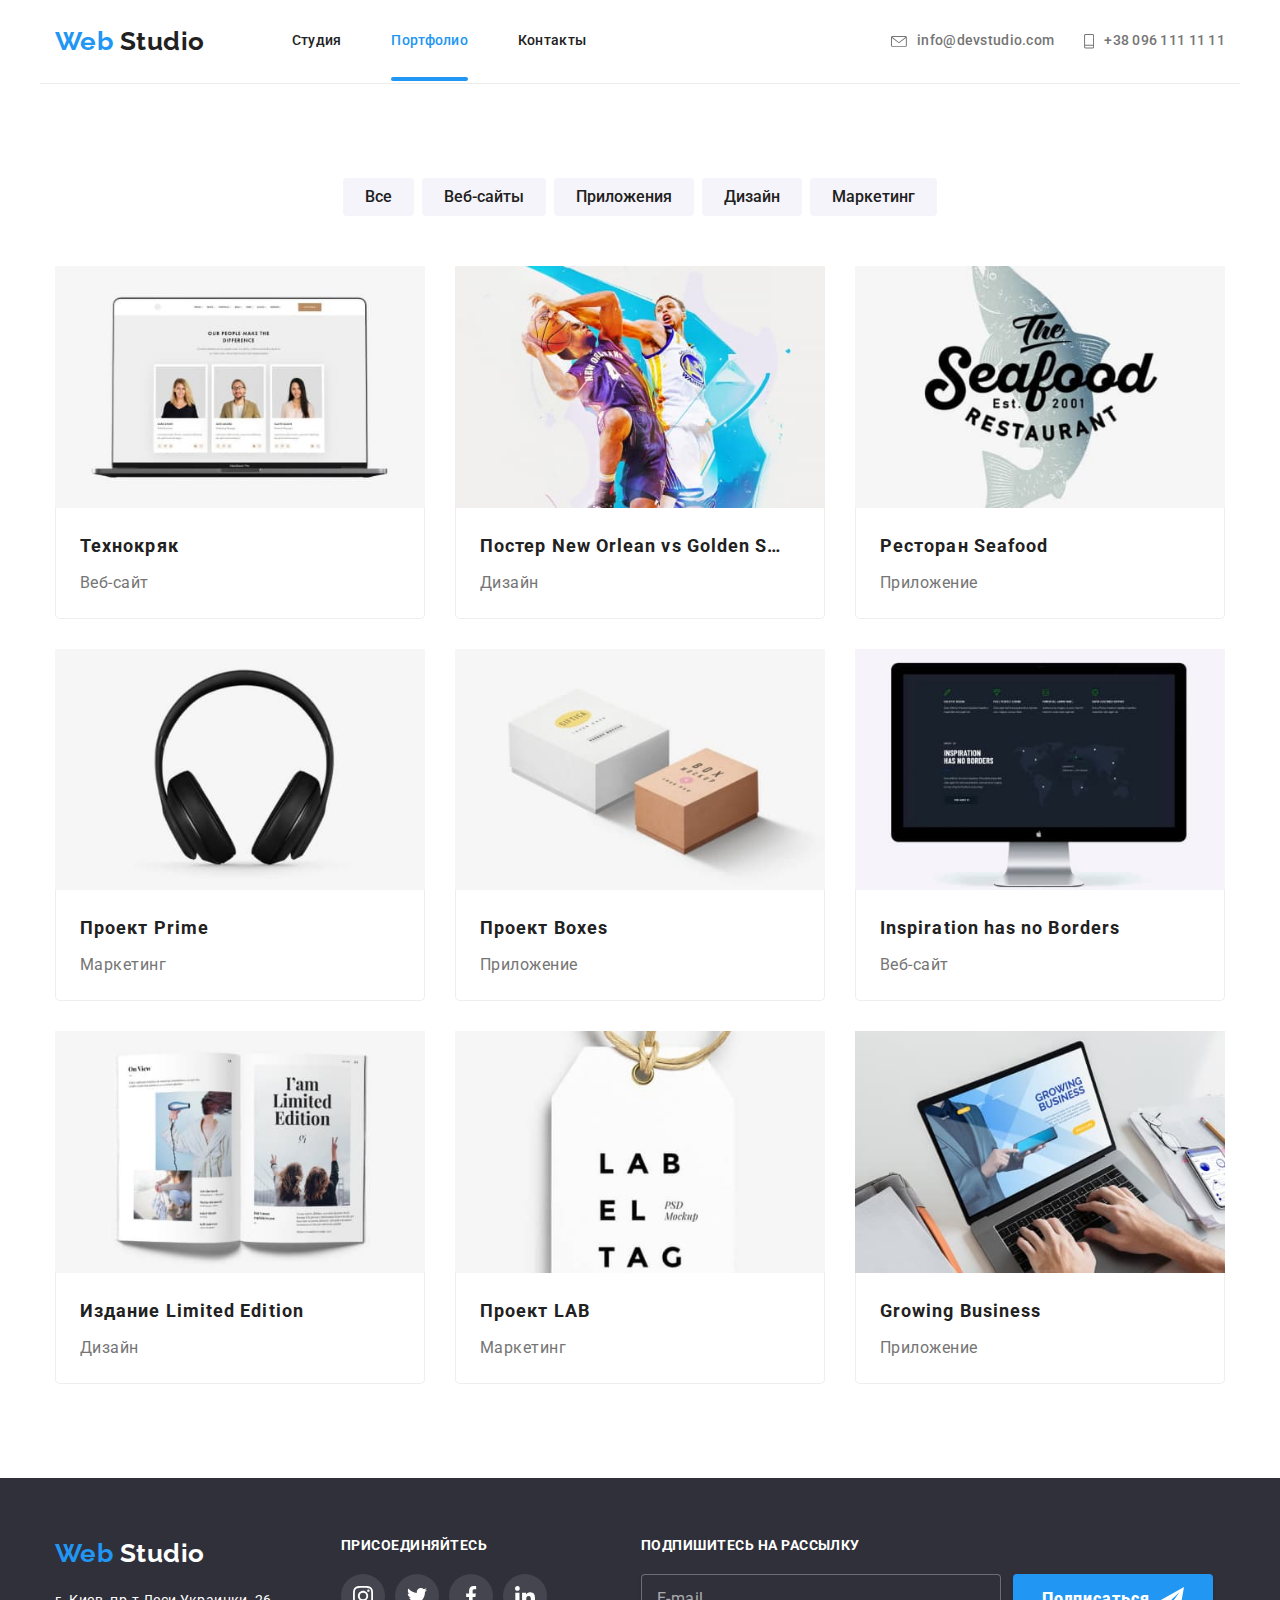
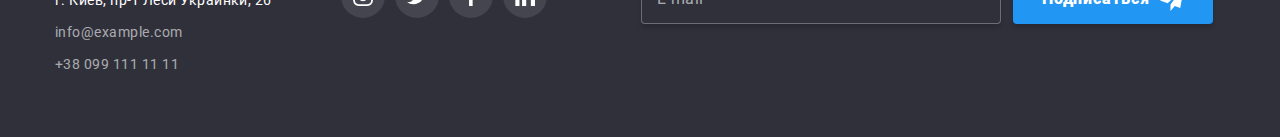
==== commit 0ba46974: "Выравнивает адрес и свг в хедере" ====
--- a/portfolio.html
+++ b/portfolio.html
@@ -21,6 +21,7 @@
         <a href="./index.html" class="logo-primery"
           ><span class="logo-web">Web</span> Studio</a
         >
+        <!-- Кнопка меню для моб версии -->
         <button
           type="button"
           class="menu-button"
@@ -38,8 +39,8 @@
             <use class="icon-menu" href="./img/sprite-svg.svg#menu"></use>
           </svg>
         </button>
+        <!-- Меню -->
         <nav class="menu">
-          <!-- header-links -->
           <ul class="site-nav">
             <li>
               <a href="./index.html">Студия</a>
@@ -58,16 +59,16 @@
                   <svg width="16px" height="11px">
                     <use href="./img/sprite-svg.svg#email"></use>
                   </svg>
-                  info@devstudio.com</a
-                >
+                  info@devstudio.com
+                </a>
               </li>
               <li>
                 <a href="tel:+380961111111">
                   <svg width="10px" height="15px">
                     <use href="./img/sprite-svg.svg#phone"></use>
                   </svg>
-                  +38 096 111 11 11</a
-                >
+                  +38 096 111 11 11
+                </a>
               </li>
             </ul>
           </address>
--- a/css/main.min.css
+++ b/css/main.min.css
@@ -1,2 +1,2 @@
-.visuallyhidden{position:absolute;overflow:hidden;clip:rect(0 0 0 0);height:1px;width:1px;margin:-1px;padding:0;border:0}.menu-button,.site-nav,.main-addr-list,.form-field-checkbox p,.features-list,.features-paragraph,.our-work-list,.our-work-description p,.our-team-list,.social-networks,.clients-list,.projects-list,.project-type,.button-list,.follow-button{margin:0px;padding:0px}body{background-color:#fff;color:#212121;font-family:Roboto,sans-serif;letter-spacing:0.03em}ul{list-style:none}a{display:block;text-decoration:none;color:#212121}img{display:block;max-width:100%;height:auto}h2{text-align:center;font-weight:700;font-size:36px;line-height:1.17}button{cursor:pointer}footer{background-color:#2f303a}.container{max-width:480px;margin:0px auto;padding:0px 15px}@media screen and (min-width: 768px){.container{max-width:768px}}@media screen and (min-width: 1200px){.container{max-width:1200px}}.is-hidden{opacity:0;pointer-events:none}.current::after{content:'';display:block;margin-top:8px;height:4px;background-color:#2196f3;border-radius:2px}@media screen and (min-width: 768px){.current::after{margin-top:24px}}.header-links{position:relative;display:-webkit-box;display:-ms-flexbox;display:flex;-webkit-box-pack:justify;-ms-flex-pack:justify;justify-content:space-between;border-bottom:1px solid #ececec}@media screen and (min-width: 768px){.header-links{-webkit-box-align:center;-ms-flex-align:center;align-items:center}}.logo-primery,.logo-secondary{font-family:Raleway,sans-serif;font-weight:700}.logo-primery{display:inline-block;padding:16px 0px;font-size:24px;line-height:1.17}@media screen and (min-width: 768px){.logo-primery{padding:26px 0px}}@media screen and (min-width: 1200px){.logo-primery{font-size:26px;line-height:1.19}}.logo-secondary{font-size:24px;line-height:1.17;color:#fff}@media screen and (min-width: 1200px){.logo-secondary{font-size:26px;line-height:1.19}}.logo-web{color:#2196f3}.logo-margin{display:inline-block;margin-bottom:20px}.menu-button{display:none}@media screen and (max-width: 767px){.menu-button{display:block;background-color:transparent;border:none;outline:none}}.menu-button>svg{fill:#212121}.menu-switch-svg:hover>use:first-child{fill:#2196f3}@media screen and (min-width: 1200px){.menu-switch-svg:hover{fill:#2196f3}}.menu-button.is-open .icon-menu{display:none}.menu-button.is-open .icon-cross{display:block}.menu-button .icon-cross{display:none}.menu-button.is-open+.menu{display:block}.menu{display:-webkit-box;display:-ms-flexbox;display:flex;-webkit-box-align:center;-ms-flex-align:center;align-items:center;background-color:#fff}@media screen and (max-width: 767px){.menu{position:absolute;left:0px;top:61px;z-index:999;display:none;width:100%}}.site-nav{display:-webkit-box;display:-ms-flexbox;display:flex;margin-right:84px;font-size:14px;line-height:1.14;font-weight:500;letter-spacing:0.02em;text-align:center}@media screen and (max-width: 767px){.site-nav{display:block;margin-right:0px;font-size:18px;line-height:1.17}}@media screen and (min-width: 1200px){.site-nav{margin-right:305px}}.site-nav>li{padding:0px}.site-nav>li:not(:last-child){margin-right:50px}@media screen and (max-width: 767px){.site-nav>li{padding:20px 0px}.site-nav>li:first-child{padding:60px 0px 20px}.site-nav>li:last-child{padding:20px 0px 60px}.site-nav>li:not(:last-child){margin-right:0px}}.site-nav a{-webkit-transition:color 250ms cubic-bezier(0.4, 0, 0.2, 1);transition:color 250ms cubic-bezier(0.4, 0, 0.2, 1)}.site-nav a:hover,.site-nav a:focus{color:#2196f3}.site-nav>li a{display:inline-block}@media screen and (min-width: 768px){.site-nav>li a{padding:32px 0px}}.site-nav .current{padding-bottom:0px;color:#2196f3}@media screen and (max-width: 767px){.main-addr{text-align:center}}.main-addr a{color:#757575;font-style:normal;font-weight:500;font-size:18px;line-height:1.17;letter-spacing:0.02em;-webkit-transition:color 250ms cubic-bezier(0.4, 0, 0.2, 1);transition:color 250ms cubic-bezier(0.4, 0, 0.2, 1)}.main-addr a:hover,.main-addr a:focus{color:#2196f3}@media screen and (min-width: 768px){.main-addr a{font-size:12px}}@media screen and (min-width: 1200px){.main-addr a{font-size:14px;line-height:1.14}}.main-addr svg{margin-right:10px;fill:#757575;-webkit-transition:fill 250ms cubic-bezier(0.4, 0, 0.2, 1);transition:fill 250ms cubic-bezier(0.4, 0, 0.2, 1)}.main-addr a:hover>svg,.main-addr a:focus>svg{color:#2196f3;fill:#2196f3}@media screen and (min-width: 1200px){.main-addr-list{display:-webkit-box;display:-ms-flexbox;display:flex}}.main-addr-list>li:not(:last-child){margin-bottom:10px}@media screen and (max-width: 767px){.main-addr-list>li:not(:last-child){margin-bottom:16px}.main-addr-list>li:last-child{margin-bottom:60px}}@media screen and (min-width: 1200px){.main-addr-list>li:not(:last-child){margin-bottom:0px;margin-right:30px}}.hero{display:-webkit-box;display:-ms-flexbox;display:flex;-webkit-box-pack:center;-ms-flex-pack:center;justify-content:center;-webkit-box-align:center;-ms-flex-align:center;align-items:center;height:400px;margin:0px auto;background-image:-webkit-gradient(linear, left top, left bottom, from(rgba(47,48,58,0.8)), to(rgba(47,48,58,0.8))),url(../img/hero/hero-480.jpg);background-image:linear-gradient(rgba(47,48,58,0.8), rgba(47,48,58,0.8)),url(../img/hero/hero-480.jpg);background-size:cover;color:#fff}@media screen and (min-device-pixel-ratio: 2), screen and (-webkit-min-device-pixel-ratio: 2), screen and (min-resolution: 192dpi), screen and (min-resolution: 2dppx){.hero{background-image:-webkit-gradient(linear, left top, left bottom, from(rgba(47,48,58,0.8)), to(rgba(47,48,58,0.8))),url(../img/hero/hero-480@2x.jpg);background-image:linear-gradient(rgba(47,48,58,0.8), rgba(47,48,58,0.8)),url(../img/hero/hero-480@2x.jpg)}}@media screen and (min-device-pixel-ratio: 3), screen and (-webkit-min-device-pixel-ratio: 3), screen and (min-resolution: 288dpi), screen and (min-resolution: 3dppx){.hero{background-image:-webkit-gradient(linear, left top, left bottom, from(rgba(47,48,58,0.8)), to(rgba(47,48,58,0.8))),url(../img/hero/hero-480@3x.jpg);background-image:linear-gradient(rgba(47,48,58,0.8), rgba(47,48,58,0.8)),url(../img/hero/hero-480@3x.jpg)}}@media screen and (min-width: 768px){.hero{background-image:-webkit-gradient(linear, left top, left bottom, from(rgba(47,48,58,0.8)), to(rgba(47,48,58,0.8))),url(../img/hero/hero-768.jpg);background-image:linear-gradient(rgba(47,48,58,0.8), rgba(47,48,58,0.8)),url(../img/hero/hero-768.jpg)}}@media screen and (min-width: 768px) and (min-device-pixel-ratio: 2), screen and (min-width: 768px) and (-webkit-min-device-pixel-ratio: 2), screen and (min-width: 768px) and (min-resolution: 192dpi), screen and (min-width: 768px) and (min-resolution: 2dppx){.hero{background-image:-webkit-gradient(linear, left top, left bottom, from(rgba(47,48,58,0.8)), to(rgba(47,48,58,0.8))),url(../img/hero/hero-768@2x.jpg);background-image:linear-gradient(rgba(47,48,58,0.8), rgba(47,48,58,0.8)),url(../img/hero/hero-768@2x.jpg)}}@media screen and (min-width: 768px) and (min-device-pixel-ratio: 3), screen and (min-width: 768px) and (-webkit-min-device-pixel-ratio: 3), screen and (min-width: 768px) and (min-resolution: 288dpi), screen and (min-width: 768px) and (min-resolution: 3dppx){.hero{background-image:-webkit-gradient(linear, left top, left bottom, from(rgba(47,48,58,0.8)), to(rgba(47,48,58,0.8))),url(../img/hero/hero-768@3x.jpg);background-image:linear-gradient(rgba(47,48,58,0.8), rgba(47,48,58,0.8)),url(../img/hero/hero-768@3x.jpg)}}@media screen and (min-width: 1200px){.hero{height:600px;background-image:-webkit-gradient(linear, left top, left bottom, from(rgba(47,48,58,0.8)), to(rgba(47,48,58,0.8))),url(../img/hero/hero-1200.jpg);background-image:linear-gradient(rgba(47,48,58,0.8), rgba(47,48,58,0.8)),url(../img/hero/hero-1200.jpg)}}@media screen and (min-width: 1200px) and (min-device-pixel-ratio: 2), screen and (min-width: 1200px) and (-webkit-min-device-pixel-ratio: 2), screen and (min-width: 1200px) and (min-resolution: 192dpi), screen and (min-width: 1200px) and (min-resolution: 2dppx){.hero{background-image:-webkit-gradient(linear, left top, left bottom, from(rgba(47,48,58,0.8)), to(rgba(47,48,58,0.8))),url(../img/hero/hero-1200@2x.jpg);background-image:linear-gradient(rgba(47,48,58,0.8), rgba(47,48,58,0.8)),url(../img/hero/hero-1200@2x.jpg)}}@media screen and (min-width: 1200px) and (min-device-pixel-ratio: 3), screen and (min-width: 1200px) and (-webkit-min-device-pixel-ratio: 3), screen and (min-width: 1200px) and (min-resolution: 288dpi), screen and (min-width: 1200px) and (min-resolution: 3dppx){.hero{background-image:-webkit-gradient(linear, left top, left bottom, from(rgba(47,48,58,0.8)), to(rgba(47,48,58,0.8))),url(../img/hero/hero-1200@3x.jpg);background-image:linear-gradient(rgba(47,48,58,0.8), rgba(47,48,58,0.8)),url(../img/hero/hero-1200@3x.jpg)}}.hero-container{display:-webkit-box;display:-ms-flexbox;display:flex;-ms-flex-wrap:wrap;flex-wrap:wrap;-webkit-box-pack:center;-ms-flex-pack:center;justify-content:center;max-width:360px}@media screen and (min-width: 1200px){.hero-container{max-width:696px}}.hero-title{margin:0px 0px 30px;font-weight:900;font-size:26px;line-height:1.62;letter-spacing:0.06em;text-transform:uppercase;text-align:center}@media screen and (min-width: 1200px){.hero-title{font-size:44px;line-height:1.36}}.hero-button{display:inline-block;min-width:200px;padding:10px 32px;border-style:none;background-color:#2196f3;border-radius:4px;color:#fff;font-weight:700;font-size:16px;line-height:1.87;letter-spacing:0.06em}body.modal-open{overflow:hidden}.backdrop{position:fixed;top:0;left:0;z-index:999;width:100%;height:100%;background:rgba(0,0,0,0.2);overflow-y:scroll;-webkit-transition:opacity 250ms cubic-bezier(0.4, 0, 0.2, 1);transition:opacity 250ms cubic-bezier(0.4, 0, 0.2, 1)}.modal{position:absolute;top:50%;left:50%;-webkit-transform:translate(-50%, -50%) scale(1);transform:translate(-50%, -50%) scale(1);width:calc(100% - 30px);max-width:450px;background:#fff;-webkit-box-shadow:0px 2px 1px rgba(0,0,0,0.2),0px 1px 1px rgba(0,0,0,0.14),0px 1px 3px rgba(0,0,0,0.12);box-shadow:0px 2px 1px rgba(0,0,0,0.2),0px 1px 1px rgba(0,0,0,0.14),0px 1px 3px rgba(0,0,0,0.12);border-radius:4px;font-size:14px;line-height:1.14;letter-spacing:0.01em;color:#757575;-webkit-transition:-webkit-transform 250ms cubic-bezier(0.4, 0, 0.2, 1);transition:-webkit-transform 250ms cubic-bezier(0.4, 0, 0.2, 1);transition:transform 250ms cubic-bezier(0.4, 0, 0.2, 1);transition:transform 250ms cubic-bezier(0.4, 0, 0.2, 1), -webkit-transform 250ms cubic-bezier(0.4, 0, 0.2, 1)}.backdrop.is-hidden .modal{-webkit-transform:translate(-50%, -50%) scale(2);transform:translate(-50%, -50%) scale(2)}.submit-button-container{display:-webkit-box;display:-ms-flexbox;display:flex;-webkit-box-pack:center;-ms-flex-pack:center;justify-content:center}.submit-button-container>button{min-width:200px;height:50px;padding:0px;background-color:#2196f3;border-style:none;-webkit-box-shadow:0px 4px 4px rgba(0,0,0,0.15);box-shadow:0px 4px 4px rgba(0,0,0,0.15);border-radius:4px;font-weight:700;font-size:16px;line-height:1.87;letter-spacing:0.06em;color:#fff;-webkit-transition:background-color 250ms cubic-bezier(0.4, 0, 0.2, 1);transition:background-color 250ms cubic-bezier(0.4, 0, 0.2, 1)}.submit-button-container>button:hover,.submit-button-container>button:focus{background-color:#188ce8}.close{position:absolute;top:8px;right:8px;display:-webkit-box;display:-ms-flexbox;display:flex;-webkit-box-pack:center;-ms-flex-pack:center;justify-content:center;-webkit-box-align:center;-ms-flex-align:center;align-items:center;width:30px;height:30px;background-color:#fff;border:1px solid rgba(0,0,0,0.1);border-radius:50%;cursor:pointer}.close svg{-webkit-transition:fill 250ms cubic-bezier(0.4, 0, 0.2, 1);transition:fill 250ms cubic-bezier(0.4, 0, 0.2, 1)}.close:hover svg,.close:focus svg{fill:#2196f3}.modal-section{padding:40px}.modal-title{margin:0px 0px 30px;font-weight:700;font-size:20px;line-height:30px;text-align:center;letter-spacing:0.03em;color:#212121}.form-field,.form-field-textarea{position:relative;margin-bottom:28px}.form-field input[type='text'],.form-field-textarea input[type='text'],.form-field input[type='tel'],.form-field-textarea input[type='tel'],.form-field input[type='email'],.form-field-textarea input[type='email'],.form-field textarea,.form-field-textarea textarea{width:100%;padding:12px 42px;border:1px solid rgba(33,33,33,0.2);border-radius:4px;outline:none;-webkit-transition:border-color 250ms cubic-bezier(0.4, 0, 0.2, 1);transition:border-color 250ms cubic-bezier(0.4, 0, 0.2, 1)}.form-field textarea,.form-field-textarea textarea{padding:12px 16px;resize:none}.form-field label[for='name'],.form-field-textarea label[for='name'],.form-field label[for='tel'],.form-field-textarea label[for='tel'],.form-field label[for='email'],.form-field-textarea label[for='email']{position:absolute;top:50%;left:42px;-webkit-transform:translateY(-50%);transform:translateY(-50%);-webkit-transition:color 250ms cubic-bezier(0.4, 0, 0.2, 1),font-size 250ms cubic-bezier(0.4, 0, 0.2, 1),line-height 250ms cubic-bezier(0.4, 0, 0.2, 1),-webkit-transform 250ms cubic-bezier(0.4, 0, 0.2, 1);transition:color 250ms cubic-bezier(0.4, 0, 0.2, 1),font-size 250ms cubic-bezier(0.4, 0, 0.2, 1),line-height 250ms cubic-bezier(0.4, 0, 0.2, 1),-webkit-transform 250ms cubic-bezier(0.4, 0, 0.2, 1);transition:transform 250ms cubic-bezier(0.4, 0, 0.2, 1),color 250ms cubic-bezier(0.4, 0, 0.2, 1),font-size 250ms cubic-bezier(0.4, 0, 0.2, 1),line-height 250ms cubic-bezier(0.4, 0, 0.2, 1);transition:transform 250ms cubic-bezier(0.4, 0, 0.2, 1),color 250ms cubic-bezier(0.4, 0, 0.2, 1),font-size 250ms cubic-bezier(0.4, 0, 0.2, 1),line-height 250ms cubic-bezier(0.4, 0, 0.2, 1),-webkit-transform 250ms cubic-bezier(0.4, 0, 0.2, 1);cursor:text}.form-field svg,.form-field-textarea svg{position:absolute;top:50%;left:16px;-webkit-transform:translateY(-50%);transform:translateY(-50%);fill:#212121;-webkit-transition:fill 250ms cubic-bezier(0.4, 0, 0.2, 1);transition:fill 250ms cubic-bezier(0.4, 0, 0.2, 1)}.form-field,.form-field-textarea{position:relative;margin-bottom:28px}.form-field input[type='text'],.form-field-textarea input[type='text'],.form-field input[type='tel'],.form-field-textarea input[type='tel'],.form-field input[type='email'],.form-field-textarea input[type='email'],.form-field textarea,.form-field-textarea textarea{width:100%;padding:12px 42px;border:1px solid rgba(33,33,33,0.2);border-radius:4px;outline:none;-webkit-transition:border-color 250ms cubic-bezier(0.4, 0, 0.2, 1);transition:border-color 250ms cubic-bezier(0.4, 0, 0.2, 1)}.form-field input[type='text']:focus,.form-field-textarea input[type='text']:focus,.form-field input[type='tel']:focus,.form-field-textarea input[type='tel']:focus,.form-field input[type='email']:focus,.form-field-textarea input[type='email']:focus,.form-field textarea:focus,.form-field-textarea textarea:focus{border-color:#2196f3}.form-field textarea,.form-field-textarea textarea{padding:12px 16px;resize:none}.form-field label[for='name'],.form-field-textarea label[for='name'],.form-field label[for='tel'],.form-field-textarea label[for='tel'],.form-field label[for='email'],.form-field-textarea label[for='email']{position:absolute;top:50%;left:42px;-webkit-transform:translateY(-50%);transform:translateY(-50%);-webkit-transition:color 250ms cubic-bezier(0.4, 0, 0.2, 1),font-size 250ms cubic-bezier(0.4, 0, 0.2, 1),line-height 250ms cubic-bezier(0.4, 0, 0.2, 1),-webkit-transform 250ms cubic-bezier(0.4, 0, 0.2, 1);transition:color 250ms cubic-bezier(0.4, 0, 0.2, 1),font-size 250ms cubic-bezier(0.4, 0, 0.2, 1),line-height 250ms cubic-bezier(0.4, 0, 0.2, 1),-webkit-transform 250ms cubic-bezier(0.4, 0, 0.2, 1);transition:transform 250ms cubic-bezier(0.4, 0, 0.2, 1),color 250ms cubic-bezier(0.4, 0, 0.2, 1),font-size 250ms cubic-bezier(0.4, 0, 0.2, 1),line-height 250ms cubic-bezier(0.4, 0, 0.2, 1);transition:transform 250ms cubic-bezier(0.4, 0, 0.2, 1),color 250ms cubic-bezier(0.4, 0, 0.2, 1),font-size 250ms cubic-bezier(0.4, 0, 0.2, 1),line-height 250ms cubic-bezier(0.4, 0, 0.2, 1),-webkit-transform 250ms cubic-bezier(0.4, 0, 0.2, 1);cursor:text}.form-field svg,.form-field-textarea svg{position:absolute;top:50%;left:16px;-webkit-transform:translateY(-50%);transform:translateY(-50%);fill:#212121;-webkit-transition:fill 250ms cubic-bezier(0.4, 0, 0.2, 1);transition:fill 250ms cubic-bezier(0.4, 0, 0.2, 1)}.form-field input:focus+label,.form-field-textarea input:focus+label,.form-field input:not(:placeholder-shown)+label,.form-field-textarea input:not(:placeholder-shown)+label{-webkit-transform:translate(-26px, -40px);transform:translate(-26px, -40px);font-size:12px;line-height:1.17;color:#2196f3;cursor:default}.form-field input:focus ~ svg,.form-field-textarea input:focus ~ svg,.form-field input:not(:placeholder-shown) ~ svg,.form-field-textarea input:not(:placeholder-shown) ~ svg{fill:#2196f3}.form-field-textarea{margin-bottom:20px}.form-field-textarea label{position:absolute;top:10px;left:16px;-webkit-transform:translateY(0px);transform:translateY(0px);-webkit-transition:-webkit-transform 250ms cubic-bezier(0.4, 0, 0.2, 1);transition:-webkit-transform 250ms cubic-bezier(0.4, 0, 0.2, 1);transition:transform 250ms cubic-bezier(0.4, 0, 0.2, 1);transition:transform 250ms cubic-bezier(0.4, 0, 0.2, 1), -webkit-transform 250ms cubic-bezier(0.4, 0, 0.2, 1);cursor:text}.form-field textarea:focus+label,.form-field-textarea textarea:focus+label,.form-field textarea:not(:placeholder-shown)+label,.form-field-textarea textarea:not(:placeholder-shown)+label{-webkit-transform:translateY(-30px);transform:translateY(-30px);font-size:12px;line-height:1.17;color:#2196f3;cursor:default}.form-field.form-field-checkbox label[for='policy'],.form-field-checkbox.form-field-textarea label[for='policy']{-webkit-transform:translate(0px, 0px);transform:translate(0px, 0px);display:-webkit-box;display:-ms-flexbox;display:flex;-webkit-box-align:center;-ms-flex-align:center;align-items:center;font-size:12px;line-height:1.17;letter-spacing:0.03em;color:#757575}.form-field-checkbox a{display:inline;text-decoration:underline;color:#2196f3}.form-field-checkbox span{width:15px;height:15px;margin-right:8px;border:2px solid black;border-radius:2px}.form-field-checkbox input:checked+label>span{background-color:#2196f3;background-image:url(../img/icon-check.svg);background-size:cover;background-origin:border-box;border-color:transparent}.features{padding:60px 0px}@media screen and (min-width: 1200px){.features{padding:94px 0px}}.features-title-h3{margin:0px 0px 10px;font-weight:700;font-size:14px;line-height:1.14;text-transform:uppercase}@media screen and (max-width: 767px){.features-title-h3{text-align:center}}@media screen and (min-width: 768px){.features-list{display:-webkit-box;display:-ms-flexbox;display:flex;-ms-flex-wrap:wrap;flex-wrap:wrap;margin:-15px}}@media screen and (max-width: 767px){.features-list li:not(:last-child){margin-bottom:30px}}@media screen and (min-width: 768px){.features-list li{width:calc((100% - 4 * 15px) / 2);margin:15px}}@media screen and (min-width: 1200px){.features-list li{width:calc((100% - 8 * 15px) / 4);margin:15px}}.features-blok{display:-webkit-box;display:-ms-flexbox;display:flex;-webkit-box-pack:center;-ms-flex-pack:center;justify-content:center;-webkit-box-align:center;-ms-flex-align:center;align-items:center;height:120px;margin-bottom:30px;background:#f5f4fa;border-radius:4px}.features-paragraph{color:#757575;font-size:14px;line-height:1.71}.our-work{padding:94px 0px;display:none}@media screen and (min-width: 1200px){.our-work{display:block}}.our-work-title{margin:0px 0px 50px}.our-work-list{display:-webkit-box;display:-ms-flexbox;display:flex;margin:-15px}.our-work-list li{width:calc((100% - 6 * 15px) / 3);margin:15px}.our-work-link{position:relative;text-align:center}.our-work-description{position:absolute;bottom:0;display:-webkit-box;display:-ms-flexbox;display:flex;-webkit-box-pack:center;-ms-flex-pack:center;justify-content:center;-webkit-box-align:center;-ms-flex-align:center;align-items:center;width:370px;height:70px;background:rgba(47,48,58,0.8);color:#fff;font-weight:700;font-size:14px;text-transform:uppercase}.our-team{margin:0px;padding:60px 0px;background:#f5f4fa}@media screen and (min-width: 1200px){.our-team{padding:94px 0px}}.our-team .our-team-position{color:#757575;font-weight:400}.our-team p{font-weight:500;font-size:16px;line-height:1.19;text-align:center}.our-team-title{margin:0px 0px 30px;padding:0px;font-size:28px;line-height:1.18}@media screen and (min-width: 1200px){.our-team-title{margin:0px 0px 50px;font-size:36px;line-height:1.17}}@media screen and (min-width: 768px){.our-team-list{display:-webkit-box;display:-ms-flexbox;display:flex;-ms-flex-wrap:wrap;flex-wrap:wrap;margin:-15px}}.our-team-list>li{padding-bottom:24px;width:100%;background-color:#fff;-webkit-box-shadow:0px 2px 1px rgba(0,0,0,0.2),0px 1px 1px rgba(0,0,0,0.14),0px 1px 3px rgba(0,0,0,0.12);box-shadow:0px 2px 1px rgba(0,0,0,0.2),0px 1px 1px rgba(0,0,0,0.14),0px 1px 3px rgba(0,0,0,0.12);border-radius:4px;overflow:hidden}@media screen and (max-width: 767px){.our-team-list>li:not(:last-child){margin-bottom:30px}}@media screen and (min-width: 768px){.our-team-list>li{width:calc((100% - 4 * 15px) / 2);margin:15px}}@media screen and (min-width: 1200px){.our-team-list>li{width:calc((100% - 8 * 15px) / 4);margin:15px}}.our-team-foto{margin-bottom:30px}.our-team-name{margin:0px 0px 10px}.our-team-position{margin:0px 0px 16px}.social-networks{display:-webkit-box;display:-ms-flexbox;display:flex;-webkit-box-pack:center;-ms-flex-pack:center;justify-content:center}.social-networks svg{fill:#afb1b8;-webkit-transition:fill 250ms cubic-bezier(0.4, 0, 0.2, 1);transition:fill 250ms cubic-bezier(0.4, 0, 0.2, 1)}.social-networks a{-webkit-transition:background 250ms cubic-bezier(0.4, 0, 0.2, 1);transition:background 250ms cubic-bezier(0.4, 0, 0.2, 1)}.social-networks a:hover,.social-networks a:focus{background:#2196f3}.social-networks-container{display:-webkit-box;display:-ms-flexbox;display:flex;-webkit-box-pack:center;-ms-flex-pack:center;justify-content:center}.social-networks-container li{margin-right:10px}.social-networks-container a{display:-webkit-box;display:-ms-flexbox;display:flex;-webkit-box-pack:center;-ms-flex-pack:center;justify-content:center;-webkit-box-align:center;-ms-flex-align:center;align-items:center;width:44px;height:44px;background:#fff;border-radius:50%}.social-networks a:hover>svg,.social-networks a:focus>svg{fill:#fff}.clients{margin:0px;padding:60px 0px}@media screen and (min-width: 1200px){.clients{padding:94px 0px}}.clients-title{margin:0px 0px 30px;font-size:28px;line-height:1.18}@media screen and (min-width: 1200px){.clients-title{margin:0px 0px 50px;font-size:36px;line-height:1.17}}.clients-list{display:-webkit-box;display:-ms-flexbox;display:flex;-ms-flex-wrap:wrap;flex-wrap:wrap;margin:-15px}.clients-list li{margin:15px;width:calc((100% - 4 * 15px) / 2)}@media screen and (min-width: 768px){.clients-list li{width:calc((100% - 6 * 15px) / 3)}}@media screen and (min-width: 1200px){.clients-list li{width:calc((100% - 12 * 15px) / 6)}}.clients-list a{display:-webkit-box;display:-ms-flexbox;display:flex;-webkit-box-pack:center;-ms-flex-pack:center;justify-content:center;-webkit-box-align:center;-ms-flex-align:center;align-items:center;height:90px;border:1px solid #afb1b8;border-radius:4px;-webkit-transition:border 250ms cubic-bezier(0.4, 0, 0.2, 1);transition:border 250ms cubic-bezier(0.4, 0, 0.2, 1)}.clients-list a:hover,.clients-list a:focus{border:1px solid #2196f3}.clients-list svg{fill:#afb1b8;-webkit-transition:fill 250ms cubic-bezier(0.4, 0, 0.2, 1);transition:fill 250ms cubic-bezier(0.4, 0, 0.2, 1)}.clients-list a:hover>svg,.clients-list a:focus>svg{fill:#2196f3}.main-portofolio{padding:60px 0px}@media screen and (min-width: 1200px){.main-portofolio{padding:94px 0px}}.projects-list{display:-webkit-box;display:-ms-flexbox;display:flex;-ms-flex-wrap:wrap;flex-wrap:wrap}@media screen and (min-width: 768px){.projects-list{margin:-15px}}.projects-list-item{display:-webkit-box;display:-ms-flexbox;display:flex;-webkit-transition:all 250ms cubic-bezier(0.4, 0, 0.2, 1);transition:all 250ms cubic-bezier(0.4, 0, 0.2, 1)}@media screen and (min-width: 768px){.projects-list-item{width:calc((100% - 4 * 15px) / 2);margin:15px}}@media screen and (min-width: 1200px){.projects-list-item{width:calc((100% - 6 * 15px) / 3)}}.projects-list-item:hover,.projects-list-item:focus{-webkit-box-shadow:1px 4px 6px rgba(0,0,0,0.16),0px 4px 4px rgba(0,0,0,0.06),0px 1px 1px rgba(0,0,0,0.12);box-shadow:1px 4px 6px rgba(0,0,0,0.16),0px 4px 4px rgba(0,0,0,0.06),0px 1px 1px rgba(0,0,0,0.12);border-bottom-right-radius:5px;border-bottom-left-radius:5px}@media screen and (max-width: 767px){.projects-list-item:not(:last-child){margin-bottom:30px}}.projects-list-content{padding:20px 24px;border:1px solid #eeeeee;border-bottom-right-radius:5px;border-bottom-left-radius:5px;border-top:none}.project-title{margin:0px 0px 4px;font-weight:700;font-size:18px;line-height:2;letter-spacing:0.06em}@media screen and (min-width: 768px){.project-title{width:306px;text-overflow:ellipsis;overflow:hidden;white-space:nowrap}}.project-type{color:#757575;font-weight:400;font-size:16px;line-height:1.87}.overlay{position:relative;overflow:hidden}.project-description{position:absolute;display:-webkit-box;display:-ms-flexbox;display:flex;-webkit-box-pack:center;-ms-flex-pack:center;justify-content:center;-webkit-box-align:center;-ms-flex-align:center;align-items:center;width:100%;height:100%;margin:0px;padding:0px 24px;color:#fff;background:rgba(33,150,243,0.9);font-weight:400;font-size:3.75vw;line-height:1.56;-webkit-transition:-webkit-transform 250ms cubic-bezier(0.4, 0, 0.2, 1);transition:-webkit-transform 250ms cubic-bezier(0.4, 0, 0.2, 1);transition:transform 250ms cubic-bezier(0.4, 0, 0.2, 1);transition:transform 250ms cubic-bezier(0.4, 0, 0.2, 1), -webkit-transform 250ms cubic-bezier(0.4, 0, 0.2, 1)}.projects-list-item:hover .project-description,.projects-list-item:focus .project-description{-webkit-transform:translateY(-100%);transform:translateY(-100%)}@media screen and (min-width: 480px){.project-description{font-size:18px}}.button-list{display:-webkit-box;display:-ms-flexbox;display:flex;-ms-flex-wrap:wrap;flex-wrap:wrap;margin-bottom:40px}@media screen and (min-width: 768px){.button-list{-webkit-box-pack:center;-ms-flex-pack:center;justify-content:center;margin-bottom:30px}}@media screen and (min-width: 1200px){.button-list{margin-bottom:50px}}.button-list li{margin-bottom:0px}.button-list li:not(:last-child){margin-right:8px}@media screen and (max-width: 767px){.button-list li:nth-child(-n+3){margin-bottom:15px}}.portfolio-button{padding:6px 22px;color:#212121;font-weight:500;font-size:16px;line-height:1.63;border-radius:4px;border-width:0px;background-color:#f5f4fa;-webkit-transition:all 250ms cubic-bezier(0.4, 0, 0.2, 1);transition:all 250ms cubic-bezier(0.4, 0, 0.2, 1)}.portfolio-button:hover,.portfolio-button:focus{background-color:#2196f3;color:#fff}.footer-container{padding:60px 0px;text-align:center}@media screen and (min-width: 1200px){.footer-container{display:-webkit-box;display:-ms-flexbox;display:flex;text-align:left}}.footer-container>div:not(:last-child){margin-bottom:60px}@media screen and (min-width: 1200px){.footer-container>div:not(:last-child){margin:0px}}@media screen and (min-width: 768px){.footer-container-links{display:-webkit-box;display:-ms-flexbox;display:flex}.footer-container-links>div:first-child{margin-left:60px;margin-right:165px}}@media screen and (min-width: 1200px){.footer-container-links>div:first-child{margin-left:0px;margin-right:69px}.footer-container-links>div:nth-child(2){margin-right:94px}}.follow-title{margin:0px 0px 20px;color:#fff;font-weight:700;font-size:14px;line-height:1.14;text-transform:uppercase}.follow-container{position:relative;display:-webkit-box;display:-ms-flexbox;display:flex;-webkit-box-orient:vertical;-webkit-box-direction:normal;-ms-flex-direction:column;flex-direction:column;-webkit-box-align:center;-ms-flex-align:center;align-items:center}@media screen and (min-width: 1200px){.follow-container{-webkit-box-orient:horizontal;-webkit-box-direction:normal;-ms-flex-direction:row;flex-direction:row;-webkit-box-align:start;-ms-flex-align:start;align-items:start}}.follow-container label{position:absolute;left:16px;top:15px;font-size:16px;line-height:1.25;letter-spacing:0.03em;color:rgba(255,255,255,0.6);cursor:text;-webkit-transition:color 250ms cubic-bezier(0.4, 0, 0.2, 1),-webkit-transform 250ms cubic-bezier(0.4, 0, 0.2, 1);transition:color 250ms cubic-bezier(0.4, 0, 0.2, 1),-webkit-transform 250ms cubic-bezier(0.4, 0, 0.2, 1);transition:transform 250ms cubic-bezier(0.4, 0, 0.2, 1),color 250ms cubic-bezier(0.4, 0, 0.2, 1);transition:transform 250ms cubic-bezier(0.4, 0, 0.2, 1),color 250ms cubic-bezier(0.4, 0, 0.2, 1),-webkit-transform 250ms cubic-bezier(0.4, 0, 0.2, 1)}@media screen and (min-width: 768px) and (max-width: 1199px){.follow-container label{left:160px;top:15px}}.enter-e-mail:focus+label,.enter-e-mail:not(:placeholder-shown)+label{-webkit-transform:translateY(-35px);transform:translateY(-35px);color:#2196f3;cursor:default}.enter-e-mail{display:block;width:100%;max-width:450px;margin-bottom:20px;padding:9px 0px 9px 16px;background:#2f303a;border:1px solid rgba(255,255,255,0.3);-webkit-box-shadow:0px 4px 4px rgba(0,0,0,0.15);box-shadow:0px 4px 4px rgba(0,0,0,0.15);border-radius:4px;font-weight:400;font-size:16px;line-height:1.87;color:#fff;-webkit-transition:border-color 250ms cubic-bezier(0.4, 0, 0.2, 1);transition:border-color 250ms cubic-bezier(0.4, 0, 0.2, 1)}.enter-e-mail:focus{border-color:#2196f3;outline:none}@media screen and (min-width: 768px){.enter-e-mail{width:450px}}@media screen and (min-width: 1200px){.enter-e-mail{width:360px;margin-bottom:0px;margin-right:12px}}.follow-button{display:-webkit-box;display:-ms-flexbox;display:flex;-webkit-box-pack:center;-ms-flex-pack:center;justify-content:center;-webkit-box-align:center;-ms-flex-align:center;align-items:center;width:200px;height:50px;-webkit-box-shadow:0px 4px 4px rgba(0,0,0,0.15);box-shadow:0px 4px 4px rgba(0,0,0,0.15);border-radius:4px;border-width:0px;background-color:#2196f3;color:#fff;font-weight:900;font-size:16px;line-height:1.87;letter-spacing:0.06em}.follow-button-text{margin-right:10px}.social-networks-links{display:-webkit-box;display:-ms-flexbox;display:flex}.social-networks-links svg{fill:#fff}.social-networks-links a{display:-webkit-box;display:-ms-flexbox;display:flex;-webkit-box-pack:center;-ms-flex-pack:center;justify-content:center;-webkit-box-align:center;-ms-flex-align:center;align-items:center;width:44px;height:44px;background:rgba(255,255,255,0.1);border-radius:50%;-webkit-transition:background 250ms cubic-bezier(0.4, 0, 0.2, 1);transition:background 250ms cubic-bezier(0.4, 0, 0.2, 1)}.social-networks-links li:not(:last-child){margin-right:10px}.footer-address{margin-bottom:60px}@media screen and (min-width: 768px){.footer-address{margin-bottom:0px}}.footer-address>a{font-style:normal;font-size:14px;line-height:1.71;color:rgba(255,255,255,0.6)}.footer-address>a:not(:last-child){margin-bottom:8px}.footer-address>.addr-map{color:#fff}
+.visuallyhidden{position:absolute;overflow:hidden;clip:rect(0 0 0 0);height:1px;width:1px;margin:-1px;padding:0;border:0}.menu-button,.site-nav,.main-addr-list,.form-field-checkbox p,.features-list,.features-paragraph,.our-work-list,.our-work-description p,.our-team-list,.social-networks,.clients-list,.projects-list,.project-type,.button-list,.follow-button{margin:0px;padding:0px}body{background-color:#fff;color:#212121;font-family:Roboto,sans-serif;letter-spacing:0.03em}ul{list-style:none}a{display:block;text-decoration:none;color:#212121}img{display:block;max-width:100%;height:auto}h2{text-align:center;font-weight:700;font-size:36px;line-height:1.17}button{cursor:pointer}footer{background-color:#2f303a}.container{max-width:480px;margin:0px auto;padding:0px 15px}@media screen and (min-width: 768px){.container{max-width:768px}}@media screen and (min-width: 1200px){.container{max-width:1200px}}.is-hidden{opacity:0;pointer-events:none}.current::after{content:'';display:block;margin-top:8px;height:4px;background-color:#2196f3;border-radius:2px}@media screen and (min-width: 768px){.current::after{margin-top:28px}}.header-links{position:relative;display:-webkit-box;display:-ms-flexbox;display:flex;-webkit-box-pack:justify;-ms-flex-pack:justify;justify-content:space-between;border-bottom:1px solid #ececec}@media screen and (min-width: 768px){.header-links{-webkit-box-align:center;-ms-flex-align:center;align-items:center}}.logo-primery,.logo-secondary{font-family:Raleway,sans-serif;font-weight:700}.logo-primery{display:inline-block;padding:16px 0px;font-size:24px;line-height:1.17}@media screen and (min-width: 768px){.logo-primery{padding:26px 0px}}@media screen and (min-width: 1200px){.logo-primery{font-size:26px;line-height:1.19}}.logo-secondary{font-size:24px;line-height:1.17;color:#fff}@media screen and (min-width: 1200px){.logo-secondary{font-size:26px;line-height:1.19}}.logo-web{color:#2196f3}.logo-margin{display:inline-block;margin-bottom:20px}.menu-button{display:none}@media screen and (max-width: 767px){.menu-button{display:block;background-color:transparent;border:none;outline:none}}.menu-button>svg{fill:#212121}.menu-switch-svg:hover>use:first-child{fill:#2196f3}@media screen and (min-width: 1200px){.menu-switch-svg:hover{fill:#2196f3}}.menu-button.is-open .icon-menu{display:none}.menu-button.is-open .icon-cross{display:block}.menu-button .icon-cross{display:none}.menu-button.is-open+.menu{display:block}.menu{display:-webkit-box;display:-ms-flexbox;display:flex;-webkit-box-align:center;-ms-flex-align:center;align-items:center;background-color:#fff}@media screen and (max-width: 767px){.menu{position:absolute;left:0px;top:61px;z-index:999;display:none;width:100%}}.site-nav{display:-webkit-box;display:-ms-flexbox;display:flex;margin-right:84px;font-size:14px;line-height:1.14;font-weight:500;letter-spacing:0.02em;text-align:center}@media screen and (max-width: 767px){.site-nav{display:block;margin-right:0px;font-size:18px;line-height:1.17}}@media screen and (min-width: 1200px){.site-nav{margin-right:305px}}.site-nav>li{padding:0px}.site-nav>li:not(:last-child){margin-right:50px}@media screen and (max-width: 767px){.site-nav>li{padding:20px 0px}.site-nav>li:first-child{padding:60px 0px 20px}.site-nav>li:last-child{padding:20px 0px 60px}.site-nav>li:not(:last-child){margin-right:0px}}.site-nav a{-webkit-transition:color 250ms cubic-bezier(0.4, 0, 0.2, 1);transition:color 250ms cubic-bezier(0.4, 0, 0.2, 1)}.site-nav a:hover,.site-nav a:focus{color:#2196f3}.site-nav>li a{display:inline-block}@media screen and (min-width: 768px){.site-nav>li a{padding:32px 0px}}.site-nav .current{padding-bottom:0px;color:#2196f3}@media screen and (max-width: 767px){.main-addr{text-align:center}}.main-addr a{color:#757575;font-style:normal;font-weight:500;font-size:18px;line-height:1.17;letter-spacing:0.02em;-webkit-transition:color 250ms cubic-bezier(0.4, 0, 0.2, 1);transition:color 250ms cubic-bezier(0.4, 0, 0.2, 1)}.main-addr a:hover,.main-addr a:focus{color:#2196f3}@media screen and (min-width: 768px){.main-addr a{display:-webkit-box;display:-ms-flexbox;display:flex;-webkit-box-align:center;-ms-flex-align:center;align-items:center;font-size:12px}}@media screen and (min-width: 1200px){.main-addr a{font-size:14px;line-height:1.14}}.main-addr svg{margin-right:10px;fill:#757575;-webkit-transition:fill 250ms cubic-bezier(0.4, 0, 0.2, 1);transition:fill 250ms cubic-bezier(0.4, 0, 0.2, 1)}.main-addr a:hover>svg,.main-addr a:focus>svg{color:#2196f3;fill:#2196f3}@media screen and (min-width: 1200px){.main-addr-list{display:-webkit-box;display:-ms-flexbox;display:flex}}.main-addr-list>li:not(:last-child){margin-bottom:10px}@media screen and (max-width: 767px){.main-addr-list>li:not(:last-child){margin-bottom:16px}.main-addr-list>li:last-child{margin-bottom:60px}}@media screen and (min-width: 1200px){.main-addr-list>li:not(:last-child){margin-bottom:0px;margin-right:30px}}.hero{display:-webkit-box;display:-ms-flexbox;display:flex;-webkit-box-pack:center;-ms-flex-pack:center;justify-content:center;-webkit-box-align:center;-ms-flex-align:center;align-items:center;height:400px;margin:0px auto;background-image:-webkit-gradient(linear, left top, left bottom, from(rgba(47,48,58,0.8)), to(rgba(47,48,58,0.8))),url(../img/hero/hero-480.jpg);background-image:linear-gradient(rgba(47,48,58,0.8), rgba(47,48,58,0.8)),url(../img/hero/hero-480.jpg);background-size:cover;color:#fff}@media screen and (min-device-pixel-ratio: 2), screen and (-webkit-min-device-pixel-ratio: 2), screen and (min-resolution: 192dpi), screen and (min-resolution: 2dppx){.hero{background-image:-webkit-gradient(linear, left top, left bottom, from(rgba(47,48,58,0.8)), to(rgba(47,48,58,0.8))),url(../img/hero/hero-480@2x.jpg);background-image:linear-gradient(rgba(47,48,58,0.8), rgba(47,48,58,0.8)),url(../img/hero/hero-480@2x.jpg)}}@media screen and (min-device-pixel-ratio: 3), screen and (-webkit-min-device-pixel-ratio: 3), screen and (min-resolution: 288dpi), screen and (min-resolution: 3dppx){.hero{background-image:-webkit-gradient(linear, left top, left bottom, from(rgba(47,48,58,0.8)), to(rgba(47,48,58,0.8))),url(../img/hero/hero-480@3x.jpg);background-image:linear-gradient(rgba(47,48,58,0.8), rgba(47,48,58,0.8)),url(../img/hero/hero-480@3x.jpg)}}@media screen and (min-width: 768px){.hero{background-image:-webkit-gradient(linear, left top, left bottom, from(rgba(47,48,58,0.8)), to(rgba(47,48,58,0.8))),url(../img/hero/hero-768.jpg);background-image:linear-gradient(rgba(47,48,58,0.8), rgba(47,48,58,0.8)),url(../img/hero/hero-768.jpg)}}@media screen and (min-width: 768px) and (min-device-pixel-ratio: 2), screen and (min-width: 768px) and (-webkit-min-device-pixel-ratio: 2), screen and (min-width: 768px) and (min-resolution: 192dpi), screen and (min-width: 768px) and (min-resolution: 2dppx){.hero{background-image:-webkit-gradient(linear, left top, left bottom, from(rgba(47,48,58,0.8)), to(rgba(47,48,58,0.8))),url(../img/hero/hero-768@2x.jpg);background-image:linear-gradient(rgba(47,48,58,0.8), rgba(47,48,58,0.8)),url(../img/hero/hero-768@2x.jpg)}}@media screen and (min-width: 768px) and (min-device-pixel-ratio: 3), screen and (min-width: 768px) and (-webkit-min-device-pixel-ratio: 3), screen and (min-width: 768px) and (min-resolution: 288dpi), screen and (min-width: 768px) and (min-resolution: 3dppx){.hero{background-image:-webkit-gradient(linear, left top, left bottom, from(rgba(47,48,58,0.8)), to(rgba(47,48,58,0.8))),url(../img/hero/hero-768@3x.jpg);background-image:linear-gradient(rgba(47,48,58,0.8), rgba(47,48,58,0.8)),url(../img/hero/hero-768@3x.jpg)}}@media screen and (min-width: 1200px){.hero{height:600px;background-image:-webkit-gradient(linear, left top, left bottom, from(rgba(47,48,58,0.8)), to(rgba(47,48,58,0.8))),url(../img/hero/hero-1200.jpg);background-image:linear-gradient(rgba(47,48,58,0.8), rgba(47,48,58,0.8)),url(../img/hero/hero-1200.jpg)}}@media screen and (min-width: 1200px) and (min-device-pixel-ratio: 2), screen and (min-width: 1200px) and (-webkit-min-device-pixel-ratio: 2), screen and (min-width: 1200px) and (min-resolution: 192dpi), screen and (min-width: 1200px) and (min-resolution: 2dppx){.hero{background-image:-webkit-gradient(linear, left top, left bottom, from(rgba(47,48,58,0.8)), to(rgba(47,48,58,0.8))),url(../img/hero/hero-1200@2x.jpg);background-image:linear-gradient(rgba(47,48,58,0.8), rgba(47,48,58,0.8)),url(../img/hero/hero-1200@2x.jpg)}}@media screen and (min-width: 1200px) and (min-device-pixel-ratio: 3), screen and (min-width: 1200px) and (-webkit-min-device-pixel-ratio: 3), screen and (min-width: 1200px) and (min-resolution: 288dpi), screen and (min-width: 1200px) and (min-resolution: 3dppx){.hero{background-image:-webkit-gradient(linear, left top, left bottom, from(rgba(47,48,58,0.8)), to(rgba(47,48,58,0.8))),url(../img/hero/hero-1200@3x.jpg);background-image:linear-gradient(rgba(47,48,58,0.8), rgba(47,48,58,0.8)),url(../img/hero/hero-1200@3x.jpg)}}.hero-container{display:-webkit-box;display:-ms-flexbox;display:flex;-ms-flex-wrap:wrap;flex-wrap:wrap;-webkit-box-pack:center;-ms-flex-pack:center;justify-content:center;max-width:360px}@media screen and (min-width: 1200px){.hero-container{max-width:696px}}.hero-title{margin:0px 0px 30px;font-weight:900;font-size:26px;line-height:1.62;letter-spacing:0.06em;text-transform:uppercase;text-align:center}@media screen and (min-width: 1200px){.hero-title{font-size:44px;line-height:1.36}}.hero-button{display:inline-block;min-width:200px;padding:10px 32px;border-style:none;background-color:#2196f3;border-radius:4px;color:#fff;font-weight:700;font-size:16px;line-height:1.87;letter-spacing:0.06em}body.modal-open{overflow:hidden}.backdrop{position:fixed;top:0;left:0;z-index:999;width:100%;height:100%;background:rgba(0,0,0,0.2);overflow-y:scroll;-webkit-transition:opacity 250ms cubic-bezier(0.4, 0, 0.2, 1);transition:opacity 250ms cubic-bezier(0.4, 0, 0.2, 1)}.modal{position:absolute;top:50%;left:50%;-webkit-transform:translate(-50%, -50%) scale(1);transform:translate(-50%, -50%) scale(1);width:calc(100% - 30px);max-width:450px;background:#fff;-webkit-box-shadow:0px 2px 1px rgba(0,0,0,0.2),0px 1px 1px rgba(0,0,0,0.14),0px 1px 3px rgba(0,0,0,0.12);box-shadow:0px 2px 1px rgba(0,0,0,0.2),0px 1px 1px rgba(0,0,0,0.14),0px 1px 3px rgba(0,0,0,0.12);border-radius:4px;font-size:14px;line-height:1.14;letter-spacing:0.01em;color:#757575;-webkit-transition:-webkit-transform 250ms cubic-bezier(0.4, 0, 0.2, 1);transition:-webkit-transform 250ms cubic-bezier(0.4, 0, 0.2, 1);transition:transform 250ms cubic-bezier(0.4, 0, 0.2, 1);transition:transform 250ms cubic-bezier(0.4, 0, 0.2, 1), -webkit-transform 250ms cubic-bezier(0.4, 0, 0.2, 1)}@media screen and (min-width: 1200px){.modal{max-width:528px}}.backdrop.is-hidden .modal{-webkit-transform:translate(-50%, -50%) scale(2);transform:translate(-50%, -50%) scale(2)}.submit-button-container{display:-webkit-box;display:-ms-flexbox;display:flex;-webkit-box-pack:center;-ms-flex-pack:center;justify-content:center}.submit-button-container>button{min-width:200px;height:50px;padding:0px;background-color:#2196f3;border-style:none;-webkit-box-shadow:0px 4px 4px rgba(0,0,0,0.15);box-shadow:0px 4px 4px rgba(0,0,0,0.15);border-radius:4px;font-weight:700;font-size:16px;line-height:1.87;letter-spacing:0.06em;color:#fff;-webkit-transition:background-color 250ms cubic-bezier(0.4, 0, 0.2, 1);transition:background-color 250ms cubic-bezier(0.4, 0, 0.2, 1)}.submit-button-container>button:hover,.submit-button-container>button:focus{background-color:#188ce8}.close{position:absolute;top:8px;right:8px;display:-webkit-box;display:-ms-flexbox;display:flex;-webkit-box-pack:center;-ms-flex-pack:center;justify-content:center;-webkit-box-align:center;-ms-flex-align:center;align-items:center;width:30px;height:30px;background-color:#fff;border:1px solid rgba(0,0,0,0.1);border-radius:50%;cursor:pointer}.close svg{-webkit-transition:fill 250ms cubic-bezier(0.4, 0, 0.2, 1);transition:fill 250ms cubic-bezier(0.4, 0, 0.2, 1)}.close:hover svg,.close:focus svg{fill:#2196f3}.modal-section{padding:40px}.modal-title{margin:0px 0px 30px;font-weight:700;font-size:20px;line-height:30px;text-align:center;letter-spacing:0.03em;color:#212121}@media screen and (min-width: 1200px){.modal-title{line-height:23px}}.form-field,.form-field-textarea{position:relative;margin-bottom:28px}.form-field input[type='text'],.form-field-textarea input[type='text'],.form-field input[type='tel'],.form-field-textarea input[type='tel'],.form-field input[type='email'],.form-field-textarea input[type='email'],.form-field textarea,.form-field-textarea textarea{width:100%;padding:12px 42px;border:1px solid rgba(33,33,33,0.2);border-radius:4px;outline:none;-webkit-transition:border-color 250ms cubic-bezier(0.4, 0, 0.2, 1);transition:border-color 250ms cubic-bezier(0.4, 0, 0.2, 1)}.form-field textarea,.form-field-textarea textarea{padding:12px 16px;resize:none}.form-field label[for='name'],.form-field-textarea label[for='name'],.form-field label[for='tel'],.form-field-textarea label[for='tel'],.form-field label[for='email'],.form-field-textarea label[for='email']{position:absolute;top:50%;left:42px;-webkit-transform:translateY(-50%);transform:translateY(-50%);-webkit-transition:color 250ms cubic-bezier(0.4, 0, 0.2, 1),font-size 250ms cubic-bezier(0.4, 0, 0.2, 1),line-height 250ms cubic-bezier(0.4, 0, 0.2, 1),-webkit-transform 250ms cubic-bezier(0.4, 0, 0.2, 1);transition:color 250ms cubic-bezier(0.4, 0, 0.2, 1),font-size 250ms cubic-bezier(0.4, 0, 0.2, 1),line-height 250ms cubic-bezier(0.4, 0, 0.2, 1),-webkit-transform 250ms cubic-bezier(0.4, 0, 0.2, 1);transition:transform 250ms cubic-bezier(0.4, 0, 0.2, 1),color 250ms cubic-bezier(0.4, 0, 0.2, 1),font-size 250ms cubic-bezier(0.4, 0, 0.2, 1),line-height 250ms cubic-bezier(0.4, 0, 0.2, 1);transition:transform 250ms cubic-bezier(0.4, 0, 0.2, 1),color 250ms cubic-bezier(0.4, 0, 0.2, 1),font-size 250ms cubic-bezier(0.4, 0, 0.2, 1),line-height 250ms cubic-bezier(0.4, 0, 0.2, 1),-webkit-transform 250ms cubic-bezier(0.4, 0, 0.2, 1);cursor:text}.form-field svg,.form-field-textarea svg{position:absolute;top:50%;left:16px;-webkit-transform:translateY(-50%);transform:translateY(-50%);fill:#212121;-webkit-transition:fill 250ms cubic-bezier(0.4, 0, 0.2, 1);transition:fill 250ms cubic-bezier(0.4, 0, 0.2, 1)}.form-field,.form-field-textarea{position:relative;margin-bottom:28px}.form-field input[type='text'],.form-field-textarea input[type='text'],.form-field input[type='tel'],.form-field-textarea input[type='tel'],.form-field input[type='email'],.form-field-textarea input[type='email'],.form-field textarea,.form-field-textarea textarea{width:100%;padding:12px 42px;border:1px solid rgba(33,33,33,0.2);border-radius:4px;outline:none;-webkit-transition:border-color 250ms cubic-bezier(0.4, 0, 0.2, 1);transition:border-color 250ms cubic-bezier(0.4, 0, 0.2, 1)}.form-field input[type='text']:focus,.form-field-textarea input[type='text']:focus,.form-field input[type='tel']:focus,.form-field-textarea input[type='tel']:focus,.form-field input[type='email']:focus,.form-field-textarea input[type='email']:focus,.form-field textarea:focus,.form-field-textarea textarea:focus{border-color:#2196f3}.form-field textarea,.form-field-textarea textarea{padding:12px 16px;resize:none}.form-field label[for='name'],.form-field-textarea label[for='name'],.form-field label[for='tel'],.form-field-textarea label[for='tel'],.form-field label[for='email'],.form-field-textarea label[for='email']{position:absolute;top:50%;left:42px;-webkit-transform:translateY(-50%);transform:translateY(-50%);-webkit-transition:color 250ms cubic-bezier(0.4, 0, 0.2, 1),font-size 250ms cubic-bezier(0.4, 0, 0.2, 1),line-height 250ms cubic-bezier(0.4, 0, 0.2, 1),-webkit-transform 250ms cubic-bezier(0.4, 0, 0.2, 1);transition:color 250ms cubic-bezier(0.4, 0, 0.2, 1),font-size 250ms cubic-bezier(0.4, 0, 0.2, 1),line-height 250ms cubic-bezier(0.4, 0, 0.2, 1),-webkit-transform 250ms cubic-bezier(0.4, 0, 0.2, 1);transition:transform 250ms cubic-bezier(0.4, 0, 0.2, 1),color 250ms cubic-bezier(0.4, 0, 0.2, 1),font-size 250ms cubic-bezier(0.4, 0, 0.2, 1),line-height 250ms cubic-bezier(0.4, 0, 0.2, 1);transition:transform 250ms cubic-bezier(0.4, 0, 0.2, 1),color 250ms cubic-bezier(0.4, 0, 0.2, 1),font-size 250ms cubic-bezier(0.4, 0, 0.2, 1),line-height 250ms cubic-bezier(0.4, 0, 0.2, 1),-webkit-transform 250ms cubic-bezier(0.4, 0, 0.2, 1);cursor:text}.form-field svg,.form-field-textarea svg{position:absolute;top:50%;left:16px;-webkit-transform:translateY(-50%);transform:translateY(-50%);fill:#212121;-webkit-transition:fill 250ms cubic-bezier(0.4, 0, 0.2, 1);transition:fill 250ms cubic-bezier(0.4, 0, 0.2, 1)}.form-field input:focus+label,.form-field-textarea input:focus+label,.form-field input:not(:placeholder-shown)+label,.form-field-textarea input:not(:placeholder-shown)+label{-webkit-transform:translate(-26px, -40px);transform:translate(-26px, -40px);font-size:12px;line-height:1.17;color:#2196f3;cursor:default}.form-field input:focus ~ svg,.form-field-textarea input:focus ~ svg,.form-field input:not(:placeholder-shown) ~ svg,.form-field-textarea input:not(:placeholder-shown) ~ svg{fill:#2196f3}.form-field-textarea{margin-bottom:20px}.form-field-textarea label{position:absolute;top:10px;left:16px;-webkit-transform:translateY(0px);transform:translateY(0px);-webkit-transition:-webkit-transform 250ms cubic-bezier(0.4, 0, 0.2, 1);transition:-webkit-transform 250ms cubic-bezier(0.4, 0, 0.2, 1);transition:transform 250ms cubic-bezier(0.4, 0, 0.2, 1);transition:transform 250ms cubic-bezier(0.4, 0, 0.2, 1), -webkit-transform 250ms cubic-bezier(0.4, 0, 0.2, 1);cursor:text}.form-field textarea:focus+label,.form-field-textarea textarea:focus+label,.form-field textarea:not(:placeholder-shown)+label,.form-field-textarea textarea:not(:placeholder-shown)+label{-webkit-transform:translateY(-30px);transform:translateY(-30px);font-size:12px;line-height:1.17;color:#2196f3;cursor:default}.form-field.form-field-checkbox label[for='policy'],.form-field-checkbox.form-field-textarea label[for='policy']{-webkit-transform:translate(0px, 0px);transform:translate(0px, 0px);display:-webkit-box;display:-ms-flexbox;display:flex;-webkit-box-align:center;-ms-flex-align:center;align-items:center;font-size:12px;line-height:1.17;letter-spacing:0.03em;color:#757575}@media screen and (min-width: 1200px){.form-field.form-field-checkbox label[for='policy'],.form-field-checkbox.form-field-textarea label[for='policy']{font-size:14px;line-height:1.71}}.form-field-checkbox a{display:inline;text-decoration:underline;color:#2196f3}.form-field-checkbox span{width:15px;height:15px;margin-right:8px;border:2px solid black;border-radius:2px}.form-field-checkbox input:checked+label>span{background-color:#2196f3;background-image:url(../img/icon-check.svg);background-size:cover;background-origin:border-box;border-color:transparent}.features{padding:60px 0px}@media screen and (min-width: 1200px){.features{padding:94px 0px}}.features-title-h3{margin:0px 0px 10px;font-weight:700;font-size:14px;line-height:1.14;text-transform:uppercase}@media screen and (max-width: 767px){.features-title-h3{text-align:center}}@media screen and (min-width: 768px){.features-list{display:-webkit-box;display:-ms-flexbox;display:flex;-ms-flex-wrap:wrap;flex-wrap:wrap;margin:-15px}}@media screen and (max-width: 767px){.features-list li:not(:last-child){margin-bottom:30px}}@media screen and (min-width: 768px){.features-list li{width:calc((100% - 4 * 15px) / 2);margin:15px}}@media screen and (min-width: 1200px){.features-list li{width:calc((100% - 8 * 15px) / 4);margin:15px}}.features-blok{display:-webkit-box;display:-ms-flexbox;display:flex;-webkit-box-pack:center;-ms-flex-pack:center;justify-content:center;-webkit-box-align:center;-ms-flex-align:center;align-items:center;height:120px;margin-bottom:30px;background:#f5f4fa;border-radius:4px}.features-paragraph{color:#757575;font-size:14px;line-height:1.71}.our-work{padding:94px 0px;display:none}@media screen and (min-width: 1200px){.our-work{display:block}}.our-work-title{margin:0px 0px 50px}.our-work-list{display:-webkit-box;display:-ms-flexbox;display:flex;margin:-15px}.our-work-list li{width:calc((100% - 6 * 15px) / 3);margin:15px}.our-work-link{position:relative;text-align:center}.our-work-description{position:absolute;bottom:0;display:-webkit-box;display:-ms-flexbox;display:flex;-webkit-box-pack:center;-ms-flex-pack:center;justify-content:center;-webkit-box-align:center;-ms-flex-align:center;align-items:center;width:370px;height:70px;background:rgba(47,48,58,0.8);color:#fff;font-weight:700;font-size:14px;text-transform:uppercase}.our-team{margin:0px;padding:60px 0px;background:#f5f4fa}@media screen and (min-width: 1200px){.our-team{padding:94px 0px}}.our-team .our-team-position{color:#757575;font-weight:400}.our-team p{font-weight:500;font-size:16px;line-height:1.19;text-align:center}.our-team-title{margin:0px 0px 30px;padding:0px;font-size:28px;line-height:1.18}@media screen and (min-width: 1200px){.our-team-title{margin:0px 0px 50px;font-size:36px;line-height:1.17}}@media screen and (min-width: 768px){.our-team-list{display:-webkit-box;display:-ms-flexbox;display:flex;-ms-flex-wrap:wrap;flex-wrap:wrap;margin:-15px}}.our-team-list>li{padding-bottom:24px;width:100%;background-color:#fff;-webkit-box-shadow:0px 2px 1px rgba(0,0,0,0.2),0px 1px 1px rgba(0,0,0,0.14),0px 1px 3px rgba(0,0,0,0.12);box-shadow:0px 2px 1px rgba(0,0,0,0.2),0px 1px 1px rgba(0,0,0,0.14),0px 1px 3px rgba(0,0,0,0.12);border-radius:4px;overflow:hidden}@media screen and (max-width: 767px){.our-team-list>li:not(:last-child){margin-bottom:30px}}@media screen and (min-width: 768px){.our-team-list>li{width:calc((100% - 4 * 15px) / 2);margin:15px}}@media screen and (min-width: 1200px){.our-team-list>li{width:calc((100% - 8 * 15px) / 4);margin:15px}}.our-team-foto{margin-bottom:30px}.our-team-name{margin:0px 0px 10px}.our-team-position{margin:0px 0px 16px}.social-networks{display:-webkit-box;display:-ms-flexbox;display:flex;-webkit-box-pack:center;-ms-flex-pack:center;justify-content:center}.social-networks svg{fill:#afb1b8;-webkit-transition:fill 250ms cubic-bezier(0.4, 0, 0.2, 1);transition:fill 250ms cubic-bezier(0.4, 0, 0.2, 1)}.social-networks a{-webkit-transition:background 250ms cubic-bezier(0.4, 0, 0.2, 1);transition:background 250ms cubic-bezier(0.4, 0, 0.2, 1)}.social-networks a:hover,.social-networks a:focus{background:#2196f3}.social-networks-container{display:-webkit-box;display:-ms-flexbox;display:flex;-webkit-box-pack:center;-ms-flex-pack:center;justify-content:center}.social-networks-container li{margin-right:10px}.social-networks-container a{display:-webkit-box;display:-ms-flexbox;display:flex;-webkit-box-pack:center;-ms-flex-pack:center;justify-content:center;-webkit-box-align:center;-ms-flex-align:center;align-items:center;width:44px;height:44px;background:#fff;border-radius:50%}.social-networks a:hover>svg,.social-networks a:focus>svg{fill:#fff}.clients{margin:0px;padding:60px 0px}@media screen and (min-width: 1200px){.clients{padding:94px 0px}}.clients-title{margin:0px 0px 30px;font-size:28px;line-height:1.18}@media screen and (min-width: 1200px){.clients-title{margin:0px 0px 50px;font-size:36px;line-height:1.17}}.clients-list{display:-webkit-box;display:-ms-flexbox;display:flex;-ms-flex-wrap:wrap;flex-wrap:wrap;margin:-15px}.clients-list li{margin:15px;width:calc((100% - 4 * 15px) / 2)}@media screen and (min-width: 768px){.clients-list li{width:calc((100% - 6 * 15px) / 3)}}@media screen and (min-width: 1200px){.clients-list li{width:calc((100% - 12 * 15px) / 6)}}.clients-list a{display:-webkit-box;display:-ms-flexbox;display:flex;-webkit-box-pack:center;-ms-flex-pack:center;justify-content:center;-webkit-box-align:center;-ms-flex-align:center;align-items:center;height:90px;border:1px solid #afb1b8;border-radius:4px;-webkit-transition:border 250ms cubic-bezier(0.4, 0, 0.2, 1);transition:border 250ms cubic-bezier(0.4, 0, 0.2, 1)}.clients-list a:hover,.clients-list a:focus{border:1px solid #2196f3}.clients-list svg{fill:#afb1b8;-webkit-transition:fill 250ms cubic-bezier(0.4, 0, 0.2, 1);transition:fill 250ms cubic-bezier(0.4, 0, 0.2, 1)}.clients-list a:hover>svg,.clients-list a:focus>svg{fill:#2196f3}.main-portofolio{padding:60px 0px}@media screen and (min-width: 1200px){.main-portofolio{padding:94px 0px}}.projects-list{display:-webkit-box;display:-ms-flexbox;display:flex;-ms-flex-wrap:wrap;flex-wrap:wrap}@media screen and (min-width: 768px){.projects-list{margin:-15px}}.projects-list-item{display:-webkit-box;display:-ms-flexbox;display:flex;-webkit-transition:all 250ms cubic-bezier(0.4, 0, 0.2, 1);transition:all 250ms cubic-bezier(0.4, 0, 0.2, 1)}@media screen and (min-width: 768px){.projects-list-item{width:calc((100% - 4 * 15px) / 2);margin:15px}}@media screen and (min-width: 1200px){.projects-list-item{width:calc((100% - 6 * 15px) / 3)}}.projects-list-item:hover,.projects-list-item:focus{-webkit-box-shadow:1px 4px 6px rgba(0,0,0,0.16),0px 4px 4px rgba(0,0,0,0.06),0px 1px 1px rgba(0,0,0,0.12);box-shadow:1px 4px 6px rgba(0,0,0,0.16),0px 4px 4px rgba(0,0,0,0.06),0px 1px 1px rgba(0,0,0,0.12);border-bottom-right-radius:5px;border-bottom-left-radius:5px}@media screen and (max-width: 767px){.projects-list-item:not(:last-child){margin-bottom:30px}}.projects-list-content{padding:20px 24px;border:1px solid #eeeeee;border-bottom-right-radius:5px;border-bottom-left-radius:5px;border-top:none}.project-title{margin:0px 0px 4px;font-weight:700;font-size:18px;line-height:2;letter-spacing:0.06em}@media screen and (min-width: 768px){.project-title{width:306px;text-overflow:ellipsis;overflow:hidden;white-space:nowrap}}.project-type{color:#757575;font-weight:400;font-size:16px;line-height:1.87}.overlay{position:relative;overflow:hidden}.project-description{position:absolute;display:-webkit-box;display:-ms-flexbox;display:flex;-webkit-box-pack:center;-ms-flex-pack:center;justify-content:center;-webkit-box-align:center;-ms-flex-align:center;align-items:center;width:100%;height:100%;margin:0px;padding:0px 24px;color:#fff;background:rgba(33,150,243,0.9);font-weight:400;font-size:3.75vw;line-height:1.56;-webkit-transition:-webkit-transform 250ms cubic-bezier(0.4, 0, 0.2, 1);transition:-webkit-transform 250ms cubic-bezier(0.4, 0, 0.2, 1);transition:transform 250ms cubic-bezier(0.4, 0, 0.2, 1);transition:transform 250ms cubic-bezier(0.4, 0, 0.2, 1), -webkit-transform 250ms cubic-bezier(0.4, 0, 0.2, 1)}.projects-list-item:hover .project-description,.projects-list-item:focus .project-description{-webkit-transform:translateY(-100%);transform:translateY(-100%)}@media screen and (min-width: 480px){.project-description{font-size:18px}}.button-list{display:-webkit-box;display:-ms-flexbox;display:flex;-ms-flex-wrap:wrap;flex-wrap:wrap;margin-bottom:40px}@media screen and (min-width: 768px){.button-list{-webkit-box-pack:center;-ms-flex-pack:center;justify-content:center;margin-bottom:30px}}@media screen and (min-width: 1200px){.button-list{margin-bottom:50px}}.button-list li{margin-bottom:0px}.button-list li:not(:last-child){margin-right:8px}@media screen and (max-width: 767px){.button-list li:nth-child(-n+3){margin-bottom:15px}}.portfolio-button{padding:6px 22px;color:#212121;font-weight:500;font-size:16px;line-height:1.63;border-radius:4px;border-width:0px;background-color:#f5f4fa;-webkit-transition:all 250ms cubic-bezier(0.4, 0, 0.2, 1);transition:all 250ms cubic-bezier(0.4, 0, 0.2, 1)}.portfolio-button:hover,.portfolio-button:focus{background-color:#2196f3;color:#fff}.footer-container{padding:60px 0px;text-align:center}@media screen and (min-width: 1200px){.footer-container{display:-webkit-box;display:-ms-flexbox;display:flex;text-align:left}}.footer-container>div:not(:last-child){margin-bottom:60px}@media screen and (min-width: 1200px){.footer-container>div:not(:last-child){margin:0px}}@media screen and (min-width: 768px){.footer-container-links{display:-webkit-box;display:-ms-flexbox;display:flex}.footer-container-links>div:first-child{margin-left:60px;margin-right:165px}}@media screen and (min-width: 1200px){.footer-container-links>div:first-child{margin-left:0px;margin-right:69px}.footer-container-links>div:nth-child(2){margin-right:94px}}.follow-title{margin:0px 0px 20px;color:#fff;font-weight:700;font-size:14px;line-height:1.14;text-transform:uppercase}.follow-container{position:relative;display:-webkit-box;display:-ms-flexbox;display:flex;-webkit-box-orient:vertical;-webkit-box-direction:normal;-ms-flex-direction:column;flex-direction:column;-webkit-box-align:center;-ms-flex-align:center;align-items:center}@media screen and (min-width: 1200px){.follow-container{-webkit-box-orient:horizontal;-webkit-box-direction:normal;-ms-flex-direction:row;flex-direction:row;-webkit-box-align:start;-ms-flex-align:start;align-items:start}}.follow-container label{position:absolute;left:16px;top:15px;font-size:16px;line-height:1.25;letter-spacing:0.03em;color:rgba(255,255,255,0.6);cursor:text;-webkit-transition:color 250ms cubic-bezier(0.4, 0, 0.2, 1),-webkit-transform 250ms cubic-bezier(0.4, 0, 0.2, 1);transition:color 250ms cubic-bezier(0.4, 0, 0.2, 1),-webkit-transform 250ms cubic-bezier(0.4, 0, 0.2, 1);transition:transform 250ms cubic-bezier(0.4, 0, 0.2, 1),color 250ms cubic-bezier(0.4, 0, 0.2, 1);transition:transform 250ms cubic-bezier(0.4, 0, 0.2, 1),color 250ms cubic-bezier(0.4, 0, 0.2, 1),-webkit-transform 250ms cubic-bezier(0.4, 0, 0.2, 1)}@media screen and (min-width: 768px) and (max-width: 1199px){.follow-container label{left:160px;top:15px}}.enter-e-mail:focus+label,.enter-e-mail:not(:placeholder-shown)+label{-webkit-transform:translateY(-35px);transform:translateY(-35px);color:#2196f3;cursor:default}.enter-e-mail{display:block;width:100%;max-width:450px;margin-bottom:20px;padding:9px 0px 9px 16px;background:#2f303a;border:1px solid rgba(255,255,255,0.3);-webkit-box-shadow:0px 4px 4px rgba(0,0,0,0.15);box-shadow:0px 4px 4px rgba(0,0,0,0.15);border-radius:4px;font-weight:400;font-size:16px;line-height:1.87;color:#fff;-webkit-transition:border-color 250ms cubic-bezier(0.4, 0, 0.2, 1);transition:border-color 250ms cubic-bezier(0.4, 0, 0.2, 1)}.enter-e-mail:focus{border-color:#2196f3;outline:none}@media screen and (min-width: 768px){.enter-e-mail{width:450px}}@media screen and (min-width: 1200px){.enter-e-mail{width:360px;margin-bottom:0px;margin-right:12px}}.follow-button{display:-webkit-box;display:-ms-flexbox;display:flex;-webkit-box-pack:center;-ms-flex-pack:center;justify-content:center;-webkit-box-align:center;-ms-flex-align:center;align-items:center;width:200px;height:50px;-webkit-box-shadow:0px 4px 4px rgba(0,0,0,0.15);box-shadow:0px 4px 4px rgba(0,0,0,0.15);border-radius:4px;border-width:0px;background-color:#2196f3;color:#fff;font-weight:900;font-size:16px;line-height:1.87;letter-spacing:0.06em}.follow-button-text{margin-right:10px}.social-networks-links{display:-webkit-box;display:-ms-flexbox;display:flex}.social-networks-links svg{fill:#fff}.social-networks-links a{display:-webkit-box;display:-ms-flexbox;display:flex;-webkit-box-pack:center;-ms-flex-pack:center;justify-content:center;-webkit-box-align:center;-ms-flex-align:center;align-items:center;width:44px;height:44px;background:rgba(255,255,255,0.1);border-radius:50%;-webkit-transition:background 250ms cubic-bezier(0.4, 0, 0.2, 1);transition:background 250ms cubic-bezier(0.4, 0, 0.2, 1)}.social-networks-links li:not(:last-child){margin-right:10px}.footer-address{margin-bottom:60px}@media screen and (min-width: 768px){.footer-address{margin-bottom:0px}}.footer-address>a{font-style:normal;font-size:14px;line-height:1.71;color:rgba(255,255,255,0.6)}.footer-address>a:not(:last-child){margin-bottom:8px}.footer-address>.addr-map{color:#fff}
 /*# sourceMappingURL=main.min.css.map */